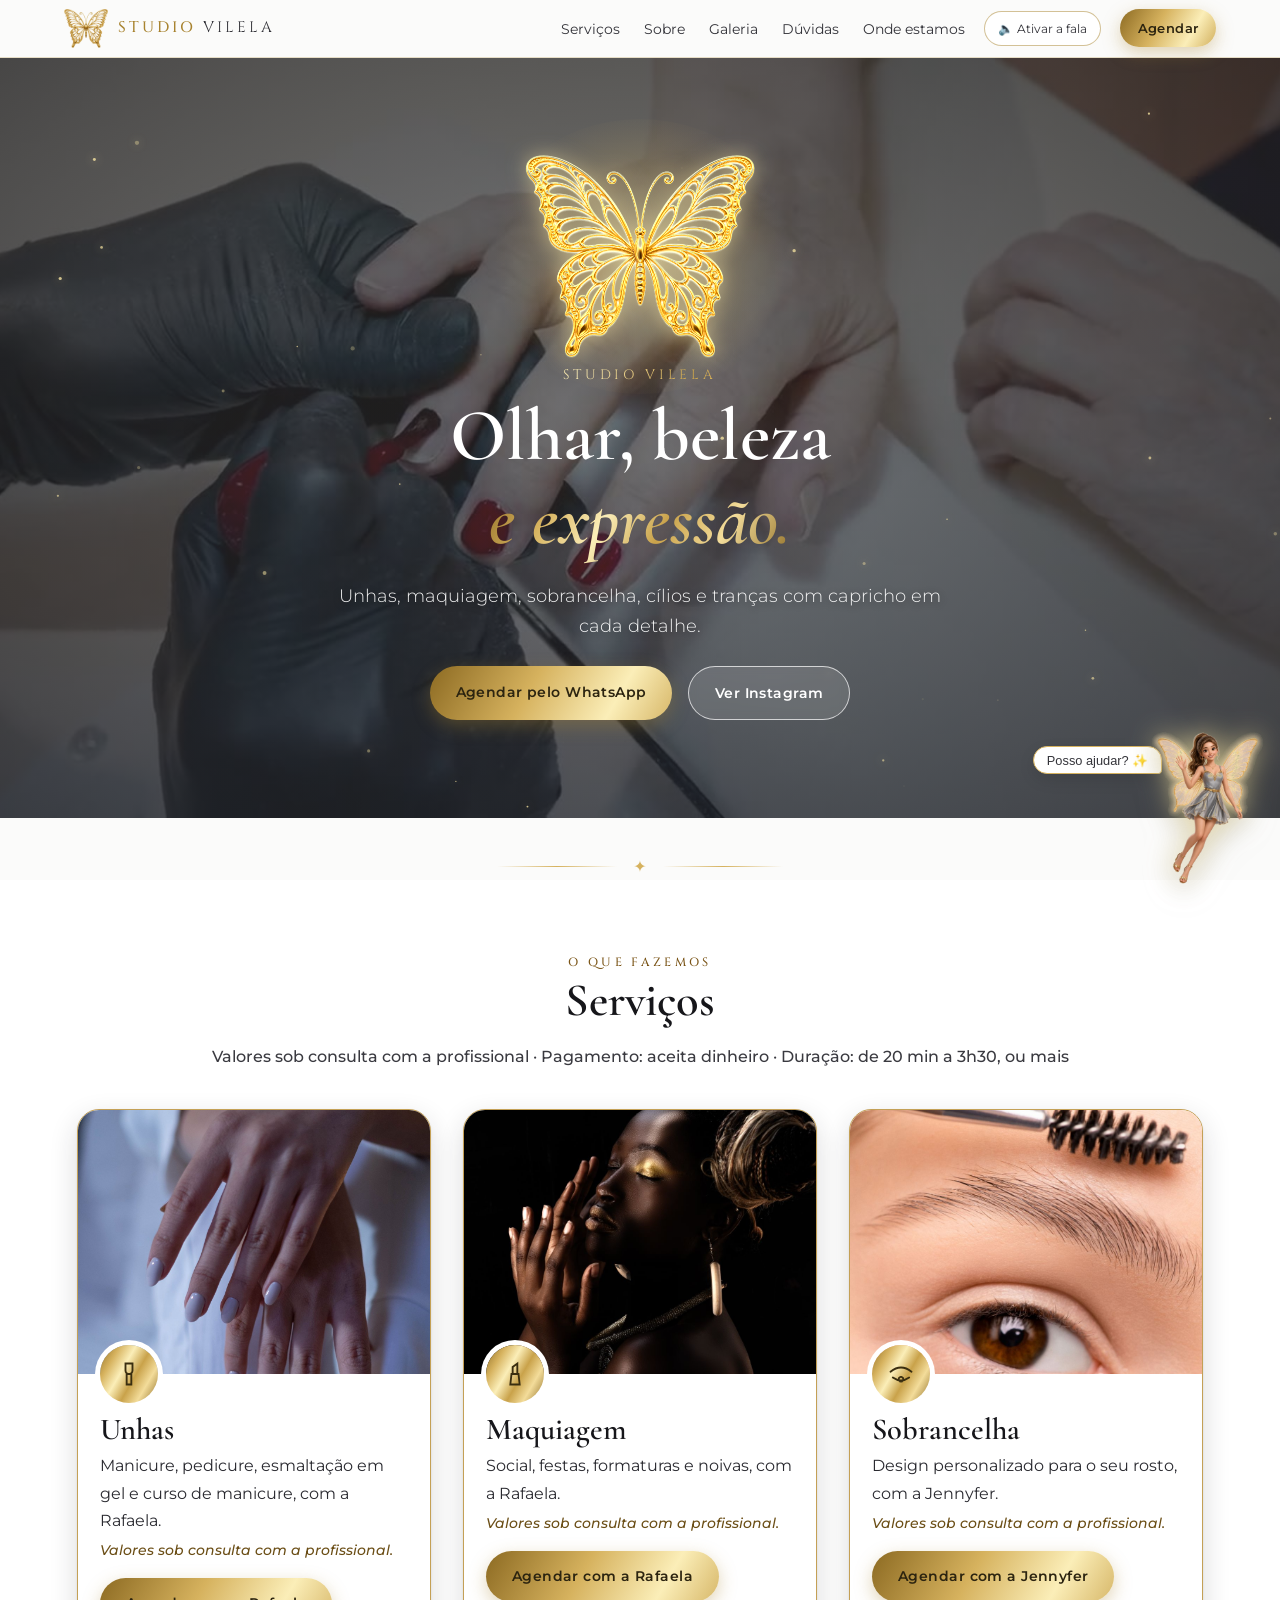
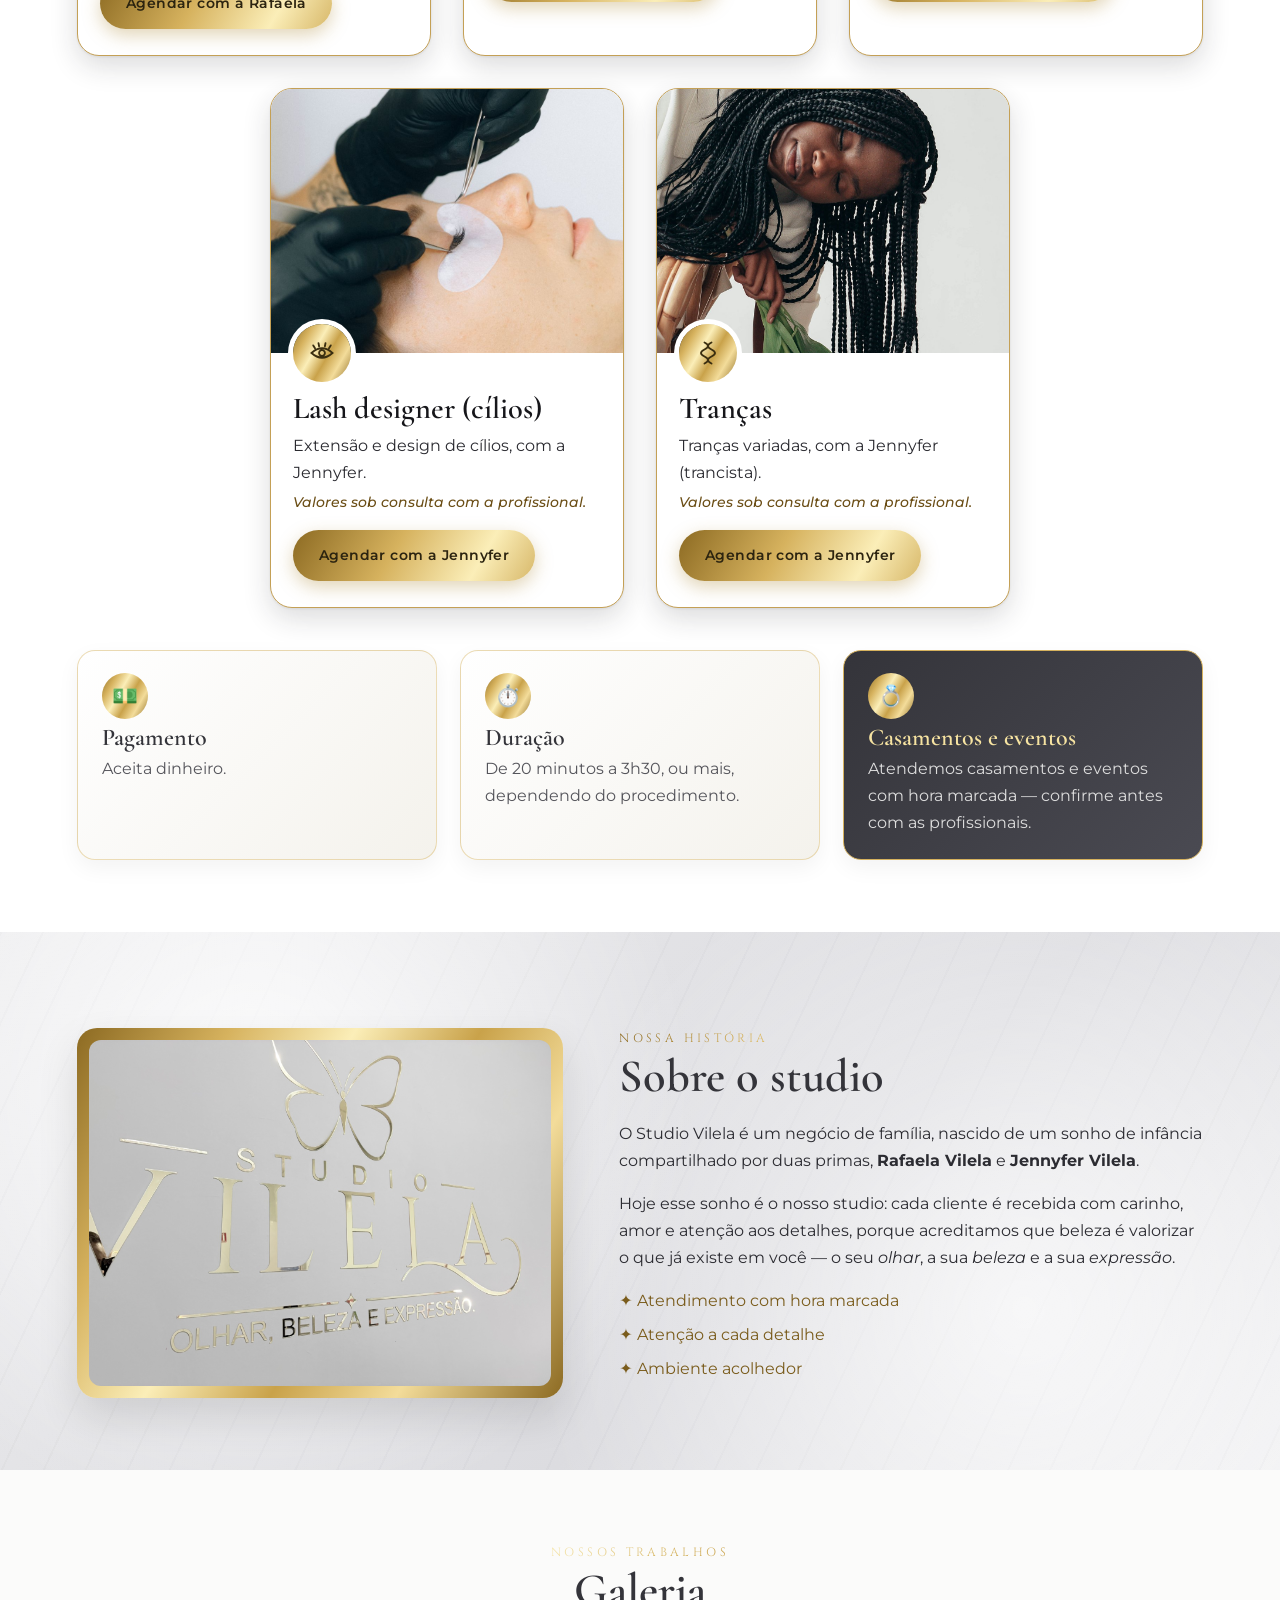
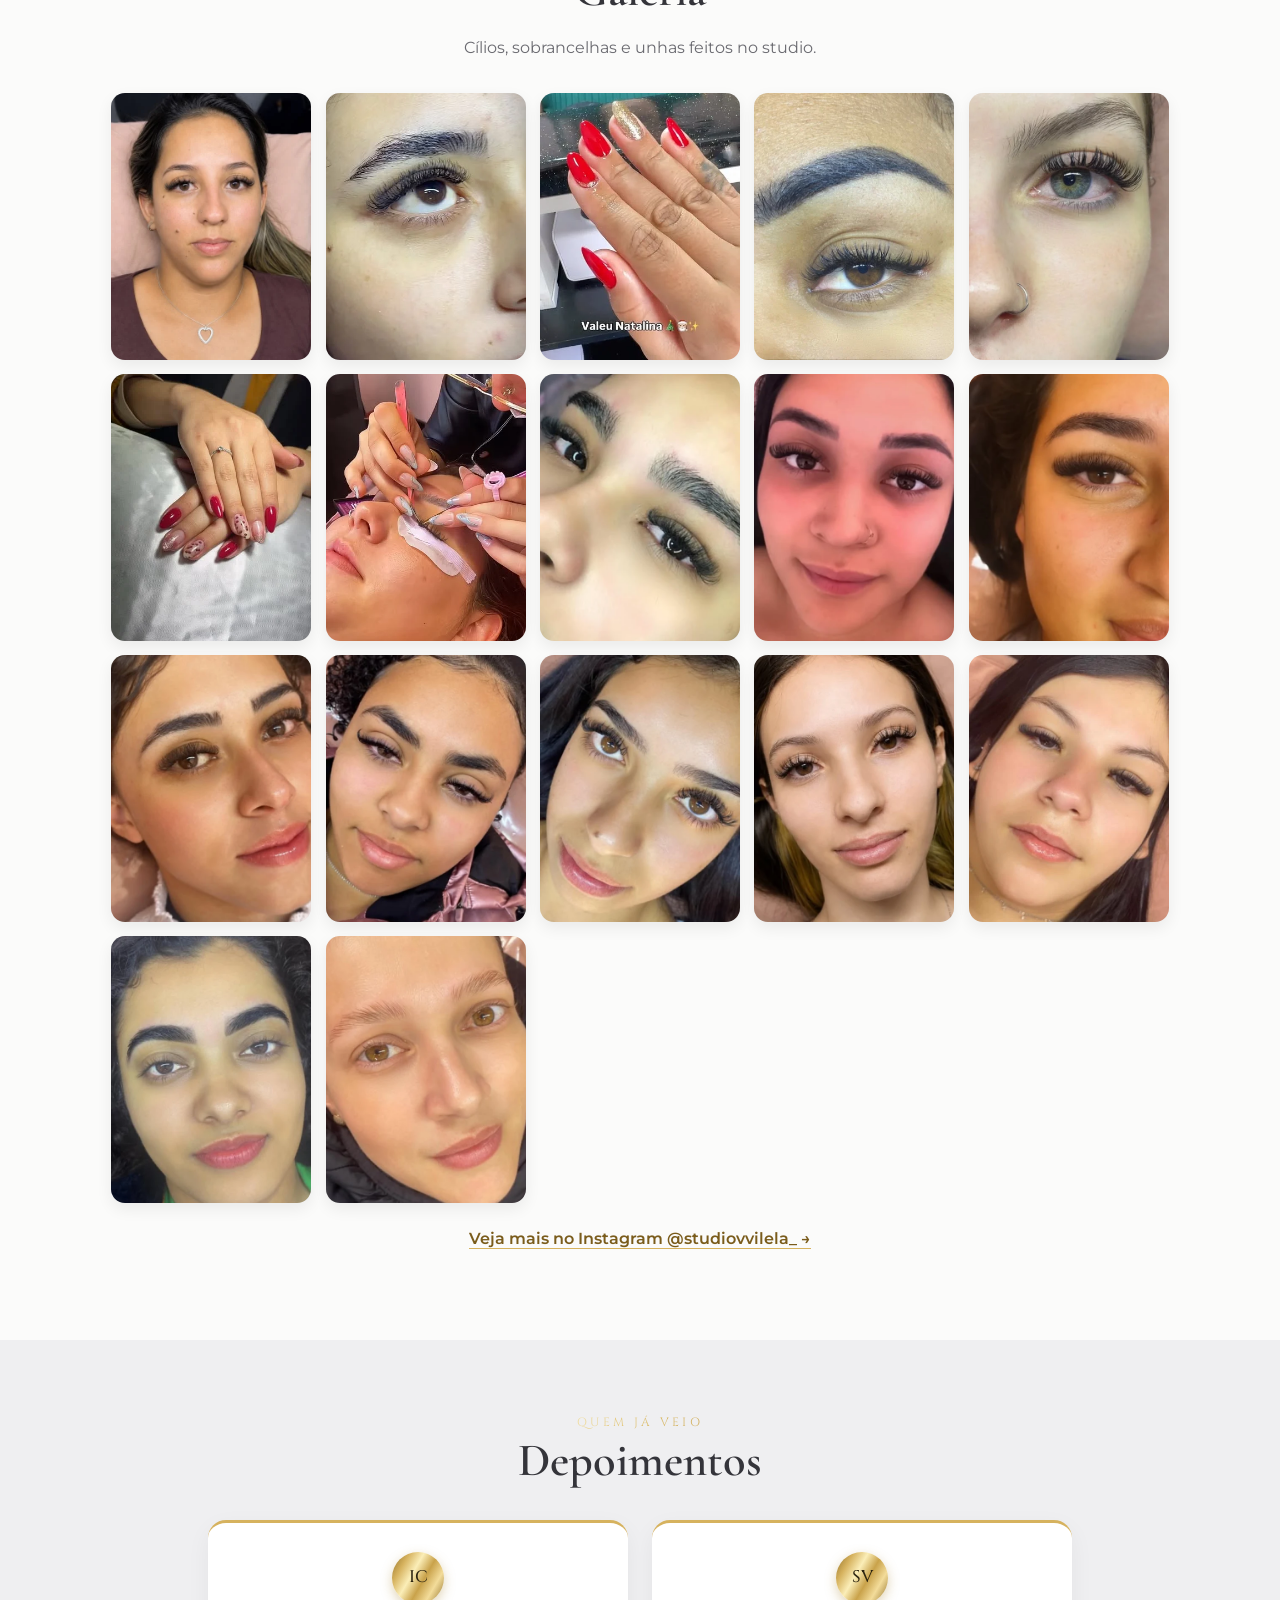
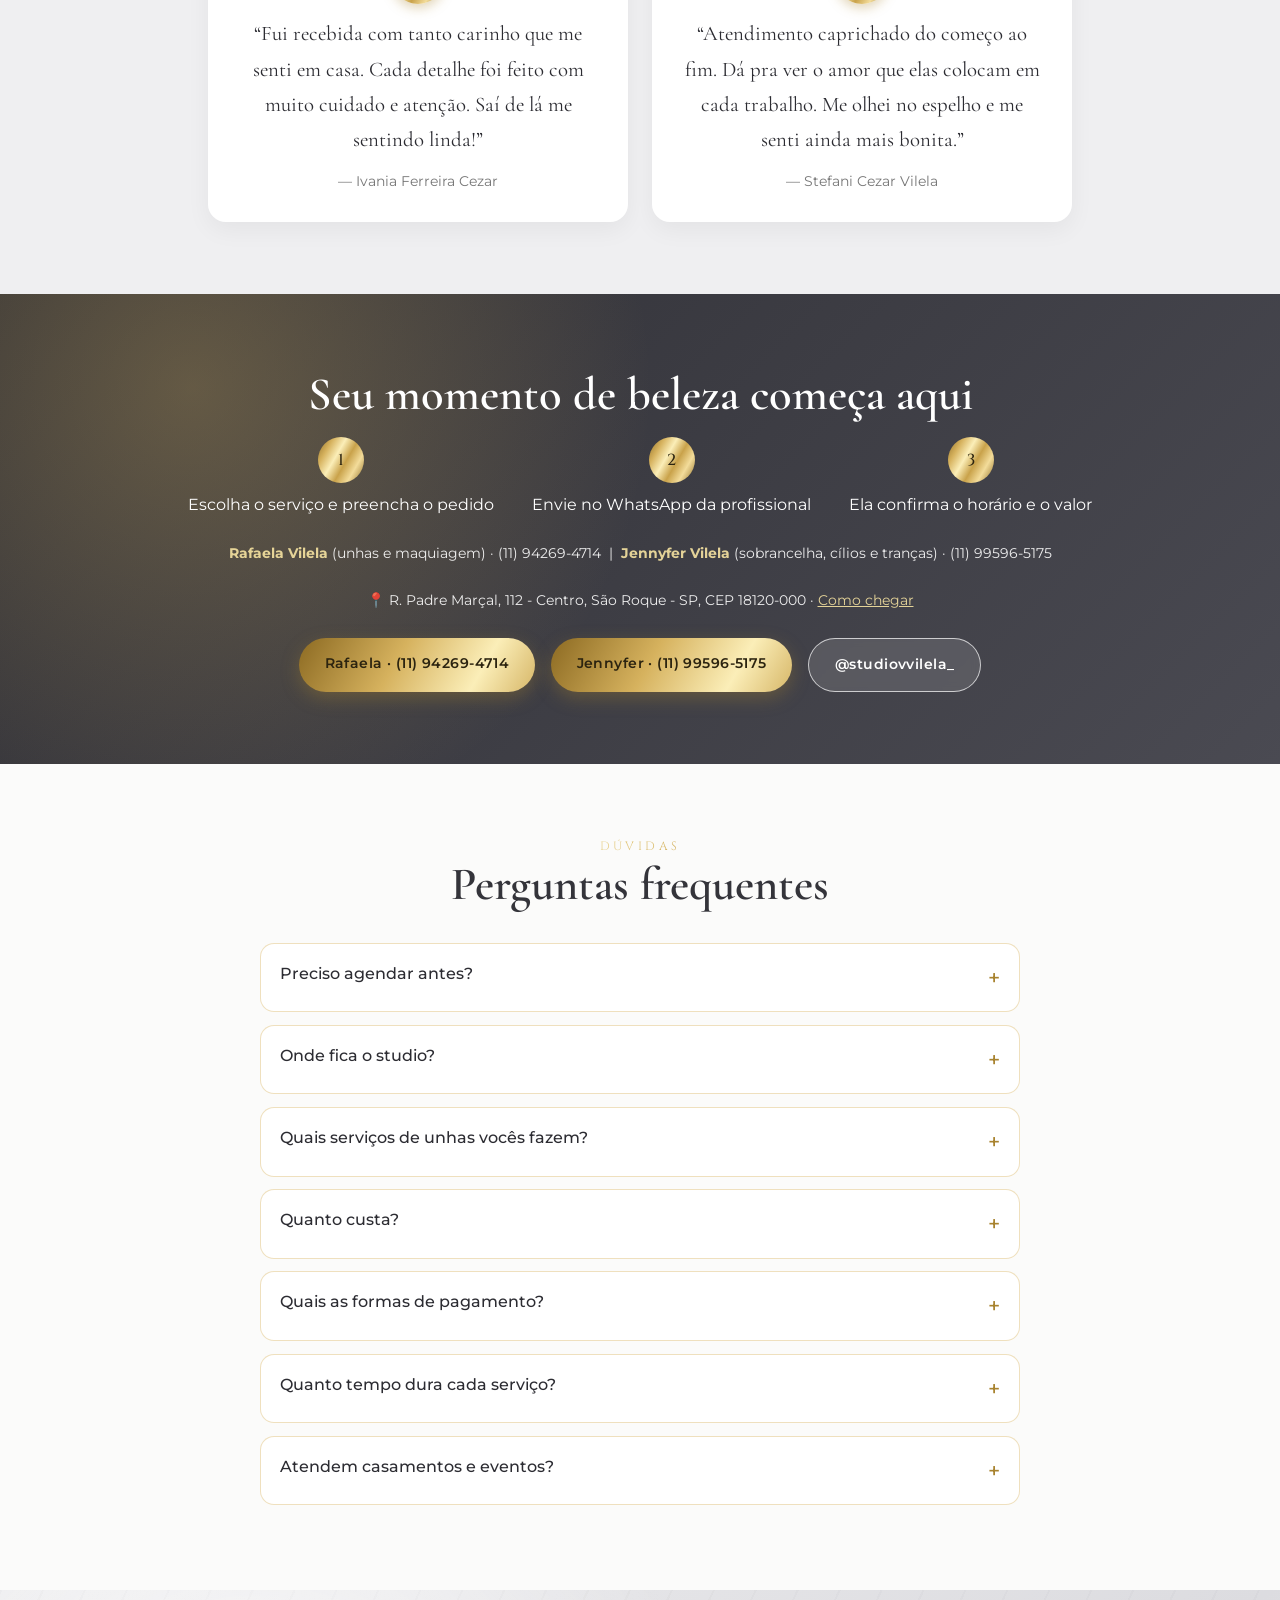
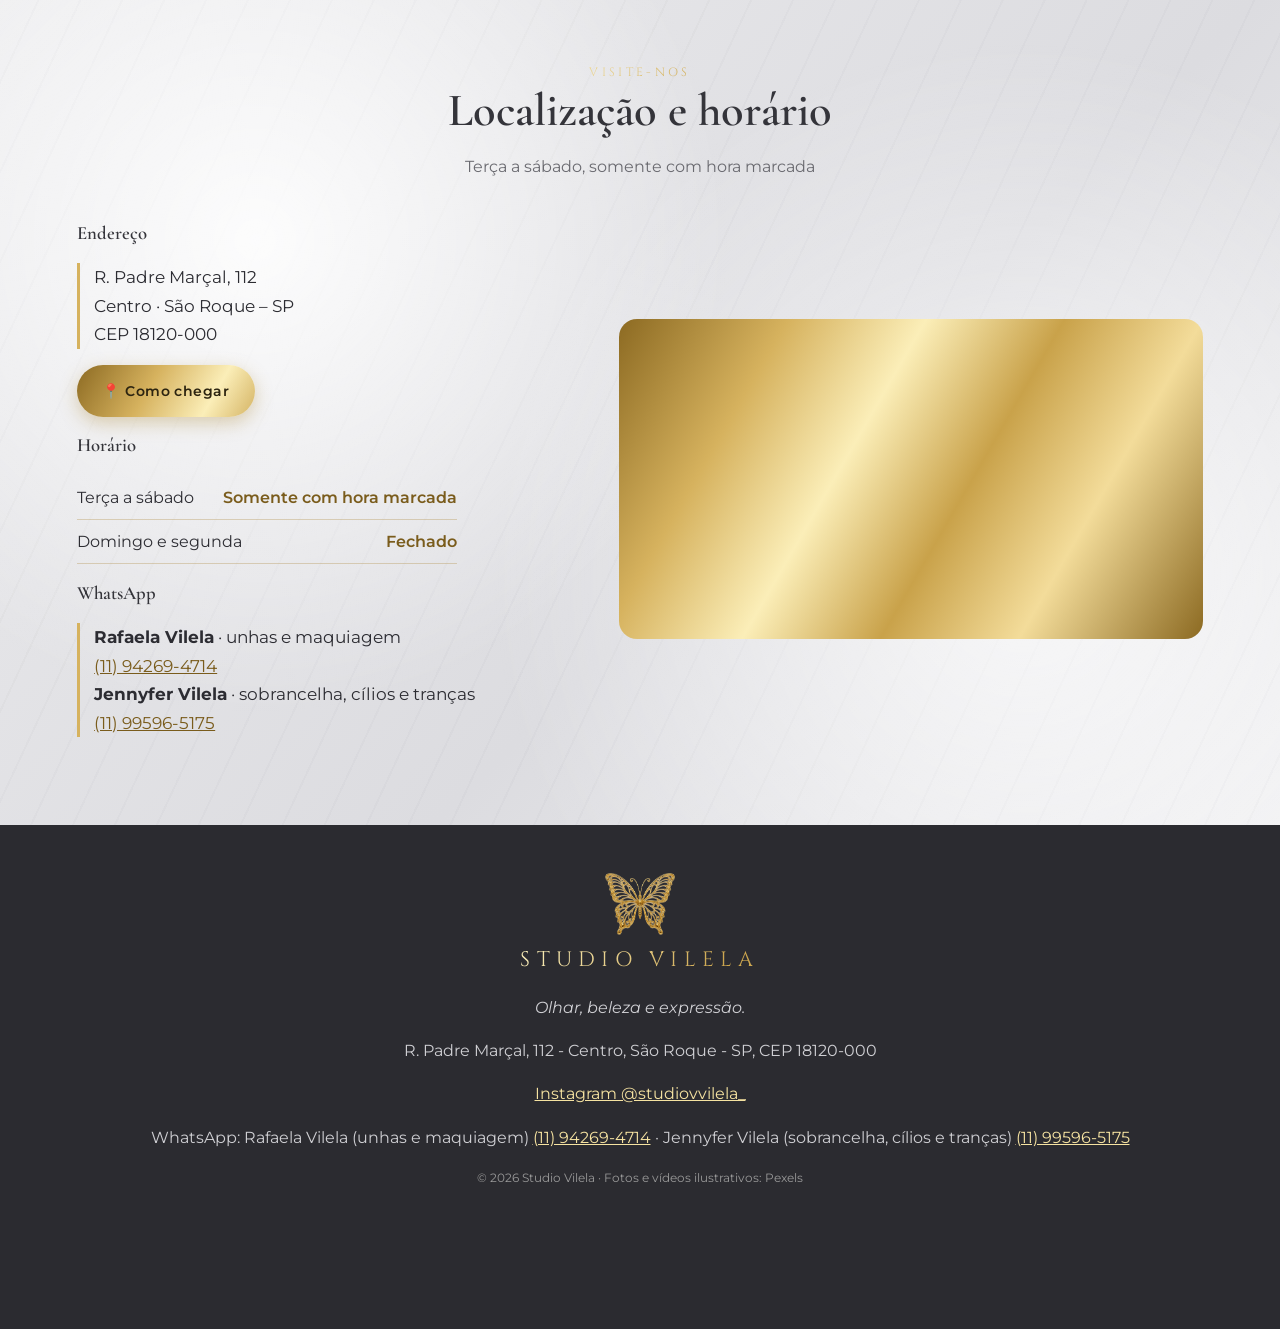
==== index.html @ 2284654c "Troca a foto do card de Tranças para um cabelão de box braids A foto anterior quase mostrava as tran" ====
<!doctype html><html lang="pt-BR"><head><meta charset="utf-8"><meta name="viewport" content="width=device-width,initial-scale=1"><title>Studio Vilela · Unhas, Maquiagem, Sobrancelha, Cílios e Tranças</title><meta name="description" content="Studio Vilela: unhas, maquiagem e design de sobrancelha. Olhar, beleza e expressão."><meta name="theme-color" content="#3a3a40"><link rel="icon" href="favicon.svg"><link rel="preconnect" href="https://fonts.googleapis.com"><link href="https://fonts.googleapis.com/css2?family=Cinzel:wght@400;500&family=Cormorant+Garamond:ital,wght@0,500;0,600;1,500&family=Montserrat:wght@300;400;500;600&display=swap" rel="stylesheet"><link rel="stylesheet" href="style.css?v=20261122-10"></head><body>
<a class="pular" href="#conteudo">Pular para o conteúdo</a>
<header class="topo"><a href="#inicio" class="marca" aria-label="Studio Vilela, início"><img src="img/borboleta.webp" alt="" width="44" height="39"><span><b>STUDIO</b> VILELA</span></a>
<nav aria-label="Principal"><button class="menu-btn" aria-expanded="false" aria-controls="menu">Menu</button><ul id="menu"><li><a href="#servicos">Serviços</a></li><li><a href="#sobre">Sobre</a></li><li><a href="#galeria">Galeria</a></li><li><a href="#faq">Dúvidas</a></li><li><a href="#local">Onde estamos</a></li></ul></nav>
<button id="fala-btn" class="fala-btn" aria-pressed="false" title="Liga a voz da Vily, que lê e guia você pelo site">🔈 <span>Ativar a fala</span></button>
<a class="btn ouro mini-cta" href="#agendar">Agendar</a></header>
<div id="voz-bar" class="voz-bar" hidden role="region" aria-label="Guia por voz"><div class="voz-in"><div class="voz-linha"><button type="button" id="voz-off" aria-label="Primeiro botão, em cima à esquerda. Desativar a fala.">1. Desativar a fala</button><button type="button" id="voz-rep" class="voz-sec" aria-label="Ao lado do primeiro, em cima à direita. Ouvir de novo.">🔁 Ouvir de novo</button></div><button type="button" id="voz-ant" class="voz-sec" aria-label="Segundo botão, embaixo dos dois de cima. Anterior.">2. ◀ Anterior</button><button type="button" id="voz-prox" aria-label="Terceiro botão, embaixo do Anterior. Próximo.">3. Próximo ▶</button><p id="voz-txt" aria-live="polite">Toque em Próximo para começar.</p><p id="voz-aviso" class="voz-aviso" hidden>Não está saindo som? Tire o iPhone do modo silencioso e aumente o volume.</p></div></div>
<div id="guia-seta" class="guia-seta" hidden aria-hidden="true"></div>
<main id="conteudo">
<section id="inicio" class="hero" data-fala><video class="hero-vid" autoplay muted loop playsinline preload="metadata" poster="video/hero-poster.jpg" aria-hidden="true"><source src="video/hero.mp4" type="video/mp4"></video><div class="hero-veu"></div><canvas class="brilhos" aria-hidden="true"></canvas>
<div class="hero-txt"><div class="borb" aria-hidden="true"><span class="borb-glow"></span><span class="asa asa-e"></span><span class="asa asa-d"></span></div><p class="kicker">Studio Vilela</p><h1>Olhar, beleza<br><em>e expressão.</em></h1><p class="lead">Unhas, maquiagem, sobrancelha, cílios e tranças com capricho em cada detalhe.</p><div class="botoes"><a class="btn ouro" href="#agendar">Agendar pelo WhatsApp</a><a class="btn vidro" href="https://www.instagram.com/studiovvilela_/" target="_blank" rel="noopener">Ver Instagram</a></div></div></section>
<div class="orn" aria-hidden="true"><span></span>✦<span></span></div>
<section id="servicos" class="sec" data-fala><p class="kicker rev">O que fazemos</p><h2 class="rev">Serviços</h2><p class="sub rev">Valores sob consulta com a profissional · Pagamento: aceita dinheiro · Duração: de 20 min a 3h30, ou mais</p><div class="cards">
<article class="card rev"><div class="card-img"><img src="img/unhas-gel.jpg" alt="Mãos com esmaltação em gel milky, unhas ovais médias e bem feitas (foto ilustrativa)" loading="lazy"></div><div class="ico" aria-hidden="true"><svg viewBox="0 0 24 24"><path d="M9 3h6v6a3 3 0 0 1-6 0Z M10 11v10h4V11"/></svg></div><h3>Unhas</h3><p>Manicure, pedicure, esmaltação em gel e curso de manicure, com a Rafaela. <span class="valor">Valores sob consulta com a profissional.</span></p><a class="btn ouro js-wa" data-servico="unhas" data-msg="Olá, Rafaela! Tudo bem? Vim pelo site do Studio Vilela e gostaria de agendar unhas, por favor." href="#fada-agendar">Agendar com a Rafaela</a></article>
<article class="card rev"><div class="card-img"><img src="img/make.jpg" alt="Maquiagem com tons dourados (foto ilustrativa)" loading="lazy"></div><div class="ico" aria-hidden="true"><svg viewBox="0 0 24 24"><path d="M8 21h8l-1-9H9Z M10 12V6l4-3v9"/></svg></div><h3>Maquiagem</h3><p>Social, festas, formaturas e noivas, com a Rafaela. <span class="valor">Valores sob consulta com a profissional.</span></p><a class="btn ouro js-wa" data-servico="make" data-msg="Olá, Rafaela! Tudo bem? Vim pelo site do Studio Vilela e gostaria de agendar maquiagem, por favor." href="#fada-agendar">Agendar com a Rafaela</a></article>
<article class="card rev"><div class="card-img"><img src="img/sobrancelha-design.jpg" alt="Sobrancelha natural bem desenhada sendo penteada com escovinha (foto ilustrativa)" loading="lazy"></div><div class="ico" aria-hidden="true"><svg viewBox="0 0 24 24"><path d="M3 10q9-7 18 0 M5 15q7 5 14 0 M12 14.5a2 2 0 1 0 .01 0"/></svg></div><h3>Sobrancelha</h3><p>Design personalizado para o seu rosto, com a Jennyfer. <span class="valor">Valores sob consulta com a profissional.</span></p><a class="btn ouro js-wa" data-servico="sobr" data-quem="jen" data-msg="Olá, Jennyfer! Tudo bem? Vim pelo site do Studio Vilela e gostaria de agendar design de sobrancelha, por favor." href="#fada-agendar">Agendar com a Jennyfer</a></article>
<article class="card rev"><div class="card-img"><img src="img/cilios.jpg" alt="Aplicação de extensão de cílios (foto ilustrativa)" loading="lazy"></div><div class="ico" aria-hidden="true"><svg viewBox="0 0 24 24"><path d="M3 12q9-8 18 0q-9 8-18 0Z M12 9.5a2.5 2.5 0 1 0 .01 0 M6 8 4.5 5.5M9.5 6.2 9 3.5M14.5 6.2 15 3.5M18 8l1.5-2.5"/></svg></div><h3>Lash designer (cílios)</h3><p>Extensão e design de cílios, com a Jennyfer. <span class="valor">Valores sob consulta com a profissional.</span></p><a class="btn ouro js-wa" data-servico="cilios" data-quem="jen" data-msg="Olá, Jennyfer! Tudo bem? Vim pelo site do Studio Vilela e gostaria de agendar cílios (lash), por favor." href="#fada-agendar">Agendar com a Jennyfer</a></article>
<article class="card rev"><div class="card-img"><img src="img/trancas-box.jpg" alt="Cabelão de tranças longas e volumosas, tipo box braids (foto ilustrativa)" loading="lazy"></div><div class="ico" aria-hidden="true"><svg viewBox="0 0 24 24"><path d="M9 3q6 3 0 6q-6 3 0 6q6 3 0 6 M15 3q-6 3 0 6q6 3 0 6q-6 3 0 6"/></svg></div><h3>Tranças</h3><p>Tranças variadas, com a Jennyfer (trancista). <span class="valor">Valores sob consulta com a profissional.</span></p><a class="btn ouro js-wa" data-servico="trancas" data-quem="jen" data-msg="Olá, Jennyfer! Tudo bem? Vim pelo site do Studio Vilela e gostaria de agendar tranças, por favor." href="#fada-agendar">Agendar com a Jennyfer</a></article></div><div class="infos" id="infos"><div class="info rev"><span class="info-ico" aria-hidden="true">💵</span><h3>Pagamento</h3><p>Aceita dinheiro.</p></div><div class="info rev"><span class="info-ico" aria-hidden="true">⏱️</span><h3>Duração</h3><p>De 20 minutos a 3h30, ou mais, dependendo do procedimento.</p></div><div class="info rev destaque"><span class="info-ico" aria-hidden="true">💍</span><h3>Casamentos e eventos</h3><p>Atendemos casamentos e eventos com hora marcada — confirme antes com as profissionais.</p></div></div></section>
<section id="sobre" class="sec marmore" data-fala><div class="duo"><figure class="rev moldura"><img src="logo-foto.jpg" alt="Logo do Studio Vilela em acrílico espelhado dourado na parede do studio" loading="lazy"></figure><div class="rev"><p class="kicker">Nossa história</p><h2>Sobre o studio</h2><p>O Studio Vilela é um negócio de família, nascido de um sonho de infância compartilhado por duas primas, <b>Rafaela Vilela</b> e <b>Jennyfer Vilela</b>.</p><p>Hoje esse sonho é o nosso studio: cada cliente é recebida com carinho, amor e atenção aos detalhes, porque acreditamos que beleza é valorizar o que já existe em você — o seu <em>olhar</em>, a sua <em>beleza</em> e a sua <em>expressão</em>.</p><ul class="selos"><li>✦ Atendimento com hora marcada</li><li>✦ Atenção a cada detalhe</li><li>✦ Ambiente acolhedor</li></ul></div></div></section>
<section id="galeria" class="sec" data-fala><p class="kicker rev">Nossos trabalhos</p><h2 class="rev">Galeria</h2><p class="sub rev">Cílios, sobrancelhas e unhas feitos no studio.</p><div class="galeria2"><button class="g2 rev" data-src="img/trabalhos/01.webp"><img src="img/trabalhos/01.webp" alt="Cliente com extensão de cílios feita no Studio Vilela" loading="lazy" width="480" height="640"></button><button class="g2 rev" data-src="img/trabalhos/02.webp"><img src="img/trabalhos/02.webp" alt="Sobrancelha desenhada e cílios, trabalho do Studio Vilela" loading="lazy" width="360" height="640"></button><button class="g2 rev" data-src="img/trabalhos/03.webp"><img src="img/trabalhos/03.webp" alt="Unhas longas vermelhas com detalhe decorado, trabalho do Studio Vilela" loading="lazy" width="360" height="640"></button><button class="g2 rev" data-src="img/trabalhos/04.webp"><img src="img/trabalhos/04.webp" alt="Design de sobrancelha e cílios em close, trabalho do Studio Vilela" loading="lazy" width="535" height="640"></button><button class="g2 rev" data-src="img/trabalhos/05.webp"><img src="img/trabalhos/05.webp" alt="Close de olho com extensão de cílios, trabalho do Studio Vilela" loading="lazy" width="480" height="640"></button><button class="g2 rev" data-src="img/trabalhos/06.webp"><img src="img/trabalhos/06.webp" alt="Unhas vermelhas e decoradas em tom nude, trabalho do Studio Vilela" loading="lazy" width="361" height="640"></button><button class="g2 rev" data-src="img/trabalhos/07.webp"><img src="img/trabalhos/07.webp" alt="Aplicação de extensão de cílios no Studio Vilela" loading="lazy" width="361" height="640"></button><button class="g2 rev" data-src="img/trabalhos/08.webp"><img src="img/trabalhos/08.webp" alt="Close de sobrancelha e cílios, trabalho do Studio Vilela" loading="lazy" width="472" height="635"></button><button class="g2 rev" data-src="img/trabalhos/09.webp"><img src="img/trabalhos/09.webp" alt="Cliente com cílios e sobrancelha feitos no studio" loading="lazy" width="476" height="635"></button><button class="g2 rev" data-src="img/trabalhos/10.webp"><img src="img/trabalhos/10.webp" alt="Close de extensão de cílios, trabalho do Studio Vilela" loading="lazy" width="472" height="638"></button><button class="g2 rev" data-src="img/trabalhos/11.webp"><img src="img/trabalhos/11.webp" alt="Cliente com sobrancelha e cílios feitos no studio" loading="lazy" width="472" height="637"></button><button class="g2 rev" data-src="img/trabalhos/12.webp"><img src="img/trabalhos/12.webp" alt="Cliente com extensão de cílios feita no studio" loading="lazy" width="472" height="638"></button><button class="g2 rev" data-src="img/trabalhos/13.webp"><img src="img/trabalhos/13.webp" alt="Cliente com cílios e sobrancelha, resultado do studio" loading="lazy" width="472" height="638"></button><button class="g2 rev" data-src="img/trabalhos/14.webp"><img src="img/trabalhos/14.webp" alt="Cliente com extensão de cílios, resultado do studio" loading="lazy" width="476" height="631"></button><button class="g2 rev" data-src="img/trabalhos/15.webp"><img src="img/trabalhos/15.webp" alt="Cliente com cílios feitos no Studio Vilela" loading="lazy" width="472" height="638"></button><button class="g2 rev" data-src="img/trabalhos/16.webp"><img src="img/trabalhos/16.webp" alt="Cliente com design de sobrancelha feito no studio" loading="lazy" width="472" height="638"></button><button class="g2 rev" data-src="img/trabalhos/17.webp"><img src="img/trabalhos/17.webp" alt="Cliente com sobrancelha e cílios naturais feitos no studio" loading="lazy" width="472" height="638"></button></div><p class="rev ver-mais"><a href="https://www.instagram.com/studiovvilela_/" target="_blank" rel="noopener">Veja mais no Instagram @studiovvilela_ →</a></p></section>
<dialog id="lightbox" aria-label="Foto ampliada"><button class="lb-x" aria-label="Fechar">×</button><img alt=""></dialog>
<section id="depoimentos" class="sec cinza" data-fala><p class="kicker rev">Quem já veio</p><h2 class="rev">Depoimentos</h2><div class="depo depo2"><blockquote class="rev"><span class="ini" aria-hidden="true">IC</span>“Fui recebida com tanto carinho que me senti em casa. Cada detalhe foi feito com muito cuidado e atenção. Saí de lá me sentindo linda!”<cite>— Ivania Ferreira Cezar</cite></blockquote><blockquote class="rev"><span class="ini" aria-hidden="true">SV</span>“Atendimento caprichado do começo ao fim. Dá pra ver o amor que elas colocam em cada trabalho. Me olhei no espelho e me senti ainda mais bonita.”<cite>— Stefani Cezar Vilela</cite></blockquote></div></section>
<section id="agendar" class="cta" data-fala><div class="rev"><h2>Seu momento de beleza começa aqui</h2><ol class="passos"><li>Escolha o serviço e preencha o pedido</li><li>Envie no WhatsApp da profissional</li><li>Ela confirma o horário e o valor</li></ol><p class="cta-end"><b>Rafaela Vilela</b> (unhas e maquiagem) · (11) 94269-4714 &nbsp;|&nbsp; <b>Jennyfer Vilela</b> (sobrancelha, cílios e tranças) · (11) 99596-5175</p><p class="cta-end">📍 R. Padre Marçal, 112 - Centro, São Roque - SP, CEP 18120-000 · <a href="https://www.google.com/maps/search/?api=1&query=R.%20Padre%20Mar%C3%A7al%2C%20112%20-%20Centro%2C%20S%C3%A3o%20Roque%20-%20SP%2C%2018120-000%2C%20Brasil" target="_blank" rel="noopener">Como chegar</a></p><div class="botoes"><a class="btn ouro js-wa" data-quem="raf" data-msg="Olá, Rafaela! Tudo bem? Vim pelo site do Studio Vilela e gostaria de agendar um horário, por favor." href="#fada-agendar">Rafaela · (11) 94269-4714</a><a class="btn ouro js-wa" data-quem="jen" data-msg="Olá, Jennyfer! Tudo bem? Vim pelo site do Studio Vilela e gostaria de agendar um horário, por favor." href="#fada-agendar">Jennyfer · (11) 99596-5175</a><a class="btn vidro" href="https://www.instagram.com/studiovvilela_/" target="_blank" rel="noopener">@studiovvilela_</a></div></div></section>
<section id="faq" class="sec" data-fala><p class="kicker rev">Dúvidas</p><h2 class="rev">Perguntas frequentes</h2><div class="faq rev">
<details><summary>Preciso agendar antes?</summary><p>Sim. De terça a sábado, somente com hora marcada (domingo e segunda fechado). Chame no WhatsApp: Rafaela (11) 94269-4714 para unhas e maquiagem, ou Jennyfer (11) 99596-5175 para sobrancelha, cílios e tranças. Ou pelo Instagram.</p></details>
<details><summary>Onde fica o studio?</summary><p>R. Padre Marçal, 112 - Centro, São Roque - SP, CEP 18120-000. <a href="https://www.google.com/maps/search/?api=1&query=R.%20Padre%20Mar%C3%A7al%2C%20112%20-%20Centro%2C%20S%C3%A3o%20Roque%20-%20SP%2C%2018120-000%2C%20Brasil" target="_blank" rel="noopener">Como chegar</a></p></details><details><summary>Quais serviços de unhas vocês fazem?</summary><p>A Rafaela faz manicure, pedicure, esmaltação em gel e curso de manicure. Valores sob consulta com a profissional. WhatsApp: (11) 94269-4714.</p></details><details><summary>Quanto custa?</summary><p>Valores sob consulta com a profissional. Rafaela (11) 94269-4714 para unhas e maquiagem; Jennyfer (11) 99596-5175 para sobrancelha, cílios e tranças.</p></details><details><summary>Quais as formas de pagamento?</summary><p>Aceita dinheiro (pagamento somente em dinheiro).</p></details>
<details><summary>Quanto tempo dura cada serviço?</summary><p>Varia de 20 minutos a 3h30, ou mais, dependendo do procedimento.</p></details>
<details><summary>Atendem casamentos e eventos?</summary><p>Atendemos casamentos e eventos com hora marcada — confirme antes com as profissionais. Rafaela (11) 94269-4714 para unhas e maquiagem; Jennyfer (11) 99596-5175 para sobrancelha, cílios e tranças.</p></details></div></section>
<section id="local" class="sec marmore" data-fala><p class="kicker rev">Visite-nos</p><h2 class="rev">Localização e horário</h2><p class="sub rev">Terça a sábado, somente com hora marcada</p><div class="duo"><div class="rev"><h3>Endereço</h3><address class="end">R. Padre Marçal, 112<br>Centro · São Roque – SP<br>CEP 18120-000</address><a class="btn ouro" href="https://www.google.com/maps/search/?api=1&query=R.%20Padre%20Mar%C3%A7al%2C%20112%20-%20Centro%2C%20S%C3%A3o%20Roque%20-%20SP%2C%2018120-000%2C%20Brasil" target="_blank" rel="noopener">📍 Como chegar</a><h3>Horário</h3><ul class="horas"><li><span>Terça a sábado</span><b>Somente com hora marcada</b></li><li><span>Domingo e segunda</span><b>Fechado</b></li></ul><h3>WhatsApp</h3><p class="end"><b>Rafaela Vilela</b> · unhas e maquiagem<br><a href="https://wa.me/5511942694714" target="_blank" rel="noopener">(11) 94269-4714</a><br><b>Jennyfer Vilela</b> · sobrancelha, cílios e tranças<br><a href="https://wa.me/5511995965175" target="_blank" rel="noopener">(11) 99596-5175</a></p></div><div class="mapa rev"><iframe title="Mapa: Studio Vilela, R. Padre Marçal, 112 - Centro, São Roque - SP" src="https://www.google.com/maps?q=R.%20Padre%20Mar%C3%A7al%2C%20112%20-%20Centro%2C%20S%C3%A3o%20Roque%20-%20SP%2C%2018120-000%2C%20Brasil&output=embed" loading="lazy" referrerpolicy="no-referrer-when-downgrade" allowfullscreen></iframe></div></div></section>
</main>
<footer data-fala><img src="img/borboleta.webp" alt="" width="70"><p class="f-marca">STUDIO VILELA</p><p><em>Olhar, beleza e expressão.</em></p><p>R. Padre Marçal, 112 - Centro, São Roque - SP, CEP 18120-000</p><p><a href="https://www.instagram.com/studiovvilela_/" target="_blank" rel="noopener">Instagram @studiovvilela_</a> </p><p>WhatsApp: Rafaela Vilela (unhas e maquiagem) <a href="https://wa.me/5511942694714" target="_blank" rel="noopener">(11) 94269-4714</a> · Jennyfer Vilela (sobrancelha, cílios e tranças) <a href="https://wa.me/5511995965175" target="_blank" rel="noopener">(11) 99596-5175</a></p><p class="mini">© 2026 Studio Vilela · Fotos e vídeos ilustrativos: Pexels</p></footer>
<div class="fada" id="fada"><div class="fada-painel" id="fada-painel" role="dialog" aria-label="Assistente Vily" hidden><div class="fp-topo"><img src="img/fada-avatar.webp" alt="" width="40" height="40"><strong>Oi! Eu sou a Vily</strong><button id="fada-fechar" aria-label="Fechar assistente">×</button></div><p id="fada-txt" aria-live="polite">Como posso te ajudar?</p><div class="fp-botoes" id="fada-botoes"></div></div><button class="fada-btn" id="fada-btn" aria-expanded="false" aria-controls="fada-painel"><span class="balao">Posso ajudar? ✨</span><img src="img/fada.webp" alt="" width="120" height="162"><span class="sr">Abrir assistente Vily</span></button></div>
<div id="voos" class="voos" hidden aria-hidden="true"></div>
<script src="app.js?v=20261122-10"></script></body></html>
---- style.css ----
:root{--o1:#f6e3a1;--o2:#d6b25e;--o3:#a8832f;--o4:#7a5c1c;--foil:linear-gradient(120deg,#8c6a22 0%,#d6b25e 22%,#fbeeb8 40%,#c9a24a 58%,#f3dc9a 76%,#8c6a22 100%);--esc:#34343a;--cinza:#efeff1;--txt:#2c2c32}
*{box-sizing:border-box}html{scroll-behavior:smooth}body{margin:0;font-family:Montserrat,system-ui,sans-serif;font-weight:400;color:var(--txt);background:#fbfbfa;line-height:1.7}
h1,h2,h3{font-family:"Cormorant Garamond",Georgia,serif;font-weight:600;color:var(--esc);line-height:1.15}h2{font-size:clamp(2rem,4vw,2.9rem);margin:.1rem 0 .4rem}
.kicker{font-family:Cinzel,serif;letter-spacing:.28em;text-transform:uppercase;font-size:.75rem;margin:0;background:var(--foil);-webkit-background-clip:text;background-clip:text;color:transparent}
img{max-width:100%;display:block}a{color:var(--o4)}.ph{background:#fff6dc;border:1px dashed var(--o3);padding:0 .3em;border-radius:4px;color:#6b5420}
.pular{position:absolute;left:-999px}.pular:focus{left:1rem;top:1rem;background:#fff;padding:.5rem;z-index:99}.sr{position:absolute;width:1px;height:1px;overflow:hidden;clip:rect(0 0 0 0)}
:focus-visible{outline:3px solid var(--o2);outline-offset:3px}
.topo{position:sticky;top:0;z-index:30;display:flex;align-items:center;gap:1.2rem;padding:.55rem 5%;background:rgba(251,251,250,.88);backdrop-filter:blur(10px);border-bottom:1px solid rgba(168,131,47,.25)}
.marca{display:flex;align-items:center;gap:.6rem;text-decoration:none;margin-right:auto;font-family:Cinzel,serif;letter-spacing:.2em;color:var(--esc);font-size:.95rem}.marca b{font-weight:500;color:var(--o3)}
.topo ul{display:flex;gap:1.5rem;list-style:none;margin:0;padding:0}.topo nav a{text-decoration:none;color:var(--esc);font-size:.88rem;position:relative}.topo nav a::after{content:"";position:absolute;left:0;bottom:-3px;height:1px;width:0;background:var(--o2);transition:.3s}.topo nav a:hover::after{width:100%}.menu-btn{display:none}
.fala-btn{font:inherit;font-size:.78rem;border:1px solid rgba(168,131,47,.5);background:#fff;border-radius:30px;padding:.35rem .8rem;cursor:pointer;color:var(--esc)}.fala-btn[aria-pressed=true]{background:var(--foil);color:#2c2410;border-color:transparent}
.btn{display:inline-block;padding:.85rem 1.6rem;border-radius:40px;text-decoration:none;font-weight:600;font-size:.9rem;letter-spacing:.03em;transition:transform .25s,box-shadow .25s,filter .25s}.btn:hover{transform:translateY(-2px)}
.ouro{background:var(--foil);background-size:200% 100%;color:#2c2410;box-shadow:0 6px 18px rgba(168,131,47,.35)}.ouro:hover{background-position:100% 0;box-shadow:0 10px 26px rgba(168,131,47,.5)}.mini-cta{padding:.5rem 1.1rem;font-size:.82rem}
.vidro{border:1px solid rgba(255,255,255,.7);color:#fff;background:rgba(255,255,255,.12);backdrop-filter:blur(4px)}
.hero{position:relative;min-height:88vh;display:grid;place-items:center;text-align:center;overflow:hidden;color:#fff;background:#3a3a40 url(video/hero-poster.jpg) center/cover}
.hero-vid,.hero-veu,.brilhos{position:absolute;inset:0;width:100%;height:100%}.hero-vid{object-fit:cover}.hero-veu{background:radial-gradient(ellipse at center,rgba(40,40,46,.55),rgba(30,30,34,.82)),linear-gradient(180deg,rgba(168,131,47,.18),rgba(60,60,66,.35))}
.hero-txt{position:relative;padding:2rem 5%;max-width:760px}.hero-borb{width:min(230px,52vw);margin:0 auto .4rem;filter:drop-shadow(0 6px 22px rgba(246,227,161,.45));animation:flutua 6s ease-in-out infinite}
.hero h1{color:#fff;font-size:clamp(2.6rem,6.5vw,4.6rem);margin:.4rem 0}.hero h1 em{background:var(--foil);-webkit-background-clip:text;background-clip:text;color:transparent}.lead{font-size:1.1rem;font-weight:300;opacity:.92}.hero .kicker{font-size:.85rem}
.botoes{display:flex;gap:1rem;flex-wrap:wrap;justify-content:center;margin-top:1.6rem}
.orn{display:flex;align-items:center;justify-content:center;gap:1rem;color:var(--o2);padding:2.2rem 0 0}.orn span{height:1px;width:120px;background:linear-gradient(90deg,transparent,var(--o2),transparent)}
.sec{padding:4.5rem 6%;text-align:center}.sub{color:#6a6a70}.cinza{background:var(--cinza)}
.marmore{background:radial-gradient(circle at 20% 30%,rgba(255,255,255,.9),transparent 40%),radial-gradient(circle at 80% 70%,rgba(255,255,255,.7),transparent 45%),repeating-linear-gradient(115deg,rgba(150,150,158,.06) 0 2px,transparent 2px 38px),linear-gradient(135deg,#ececee,#dcdce0 60%,#efeff1)}
.cards{display:grid;grid-template-columns:repeat(3,1fr);gap:2rem;margin-top:2.4rem;text-align:left}
.card{position:relative;background:#fff;border-radius:22px;overflow:hidden;padding-bottom:1.6rem;box-shadow:0 10px 30px rgba(40,40,50,.07);border:1px solid rgba(214,178,94,.35);transition:transform .35s,box-shadow .35s}.card:hover{transform:translateY(-6px);box-shadow:0 20px 44px rgba(168,131,47,.22)}
.card-img{overflow:hidden;aspect-ratio:4/3}.card-img img{width:100%;height:100%;object-fit:cover;transition:transform .6s}.card:hover .card-img img{transform:scale(1.07)}
.ico{width:58px;height:58px;border-radius:50%;background:var(--foil);display:grid;place-items:center;margin:-29px 0 0 1.4rem;position:relative;box-shadow:0 0 0 5px #fff}.ico svg{width:28px;height:28px;fill:none;stroke:#3a2e10;stroke-width:1.6;stroke-linecap:round}
.card h3{font-size:1.9rem;margin:.6rem 1.4rem 0}.card p{margin:.3rem 1.4rem 1rem;color:#55555b}.card .btn{margin-left:1.4rem}
.duo{display:grid;grid-template-columns:1fr 1.2fr;gap:3.5rem;align-items:center;text-align:left;margin-top:1.5rem}
.moldura{margin:0;padding:12px;background:var(--foil);border-radius:20px;box-shadow:0 18px 40px rgba(0,0,0,.12)}.moldura img{border-radius:12px}
.selos{list-style:none;padding:0;display:grid;gap:.4rem;color:var(--o4)}
.galeria{display:grid;grid-template-columns:repeat(4,1fr);grid-auto-rows:220px;gap:1rem;margin-top:2rem}.g{padding:0;border:0;border-radius:16px;overflow:hidden;cursor:zoom-in;position:relative}.g.alta{grid-row:span 2}.g:first-child{grid-column:span 2}.g img{width:100%;height:100%;object-fit:cover;transition:transform .6s,filter .4s}.g:hover img{transform:scale(1.06);filter:brightness(1.08)}.g::after{content:"";position:absolute;inset:0;border:2px solid transparent;border-radius:16px;transition:.3s}.g:hover::after{border-color:var(--o1)}
dialog{border:0;padding:0;background:transparent;max-width:92vw}dialog::backdrop{background:rgba(25,25,28,.88)}dialog img{max-height:86vh;border-radius:12px;border:3px solid var(--o2)}.lb-x{position:absolute;top:8px;right:8px;width:40px;height:40px;border-radius:50%;border:0;background:#fff;font-size:1.4rem;cursor:pointer}
.depo{display:grid;grid-template-columns:repeat(3,1fr);gap:1.5rem;margin-top:2rem}blockquote{margin:0;background:#fff;border-radius:18px;padding:1.8rem;font-family:"Cormorant Garamond",serif;font-size:1.3rem;border-top:3px solid var(--o2);box-shadow:0 8px 24px rgba(0,0,0,.05)}cite{display:block;margin-top:.8rem;font-family:Montserrat;font-size:.85rem;font-style:normal;color:#777}
.cta{padding:4.5rem 6%;text-align:center;color:#fff;background:radial-gradient(circle at 15% 20%,rgba(214,178,94,.3),transparent 40%),linear-gradient(135deg,#2f2f35,#4a4a52)}.cta h2{color:#fff}
.passos{display:flex;justify-content:center;gap:2.4rem;padding:0;list-style:none;counter-reset:p;flex-wrap:wrap}.passos li{counter-increment:p}.passos li::before{content:counter(p);display:block;margin:0 auto .5rem;width:46px;height:46px;line-height:46px;border-radius:50%;background:var(--foil);color:#2c2410;font-family:Cinzel;font-weight:500}
.faq{max-width:760px;margin:2rem auto 0;text-align:left}details{background:#fff;border:1px solid rgba(214,178,94,.4);border-radius:14px;margin-bottom:.8rem;padding:0 1.2rem}summary{cursor:pointer;padding:1rem 0;font-weight:500;list-style:none;display:flex;justify-content:space-between}summary::after{content:"+";color:var(--o3);font-size:1.3rem;transition:.3s}details[open] summary::after{transform:rotate(45deg)}
.mapa{min-height:240px;border-radius:18px;background:repeating-linear-gradient(45deg,#e6e6e9 0 12px,#f2f2f4 12px 24px);display:grid;place-items:center;color:#777;border:1px solid rgba(214,178,94,.5)}
footer{background:#2b2b30;color:#cfcfd3;text-align:center;padding:3rem 5% 8rem}footer img{margin:0 auto}.f-marca{font-family:Cinzel;letter-spacing:.3em;background:var(--foil);-webkit-background-clip:text;background-clip:text;color:transparent;font-size:1.3rem;margin:.5rem 0 0}footer a{color:var(--o1)}.mini{font-size:.78rem;color:#999}
.rev{opacity:1;transform:none}.rev.aguarda{opacity:0;transform:translateY(26px);transition:opacity .7s ease,transform .7s ease}.rev.vis{opacity:1;transform:none}
@keyframes flutua{50%{transform:translateY(-10px) rotate(-1.5deg)}}
.fada{position:fixed;right:14px;bottom:10px;z-index:50;display:flex;align-items:flex-end;gap:8px}
.fada-btn{background:none;border:0;cursor:pointer;position:relative;padding:0}.fada-btn img{width:120px;height:auto;filter:drop-shadow(0 0 14px rgba(246,227,161,.8)) drop-shadow(0 8px 12px rgba(0,0,0,.18));animation:flutua 4s ease-in-out infinite}
.balao{position:absolute;right:104px;top:18px;background:#fff;border:1px solid var(--o2);border-radius:16px 16px 4px 16px;padding:.35rem .8rem;font-size:.8rem;white-space:nowrap;color:var(--esc);box-shadow:0 6px 16px rgba(0,0,0,.1)}.fada-btn[aria-expanded=true] .balao{display:none}
.fada-painel{width:310px;background:rgba(255,255,255,.97);border:1px solid var(--o2);border-radius:20px;padding:1rem;box-shadow:0 16px 40px rgba(0,0,0,.2);margin-bottom:30px}.fp-topo{display:flex;align-items:center;gap:.6rem;color:var(--esc)}.fp-topo img{border-radius:50%}.fp-topo strong{flex:1;font-family:"Cormorant Garamond";font-size:1.25rem}.fp-topo button{border:0;background:var(--cinza);width:30px;height:30px;border-radius:50%;font-size:1.2rem;cursor:pointer}
#fada-txt{font-size:.9rem;margin:.6rem 0 .8rem}.fp-botoes{display:grid;gap:.45rem}.fp-botoes button,.fp-botoes a{font:inherit;font-size:.86rem;text-align:left;padding:.55rem .85rem;border-radius:12px;border:1px solid #e6dbbd;background:#fcfaf3;color:var(--esc);cursor:pointer;text-decoration:none;transition:.2s}.fp-botoes button:hover,.fp-botoes a:hover{border-color:var(--o3);background:#fff7e2}.fp-botoes .wa{background:var(--foil);color:#2c2410;border:0;text-align:center;font-weight:600}
.falando{outline:2px dashed var(--o2);outline-offset:4px}
@media(max-width:900px){.cards,.depo,.duo{grid-template-columns:1fr}.galeria{grid-template-columns:1fr 1fr;grid-auto-rows:160px}.topo nav{order:3}.menu-btn{display:block;background:none;border:1px solid var(--o3);border-radius:20px;padding:.35rem .8rem;font:inherit;font-size:.8rem}.topo ul{display:none;position:absolute;right:5%;top:100%;flex-direction:column;background:#fff;padding:1rem 1.4rem;border:1px solid #e5e2da;border-radius:14px;gap:.8rem}.topo ul.aberto{display:flex}.mini-cta,.marca span{display:none}.topo{gap:.6rem}
.hero{min-height:82vh}.fada-btn img{width:84px}.balao{display:none}.fada-painel{width:min(260px,calc(100vw - 110px));margin-bottom:12px;max-height:72vh;overflow:auto}}
@media(prefers-reduced-motion:reduce){*,*::before,*::after{animation:none!important;transition:none!important;scroll-behavior:auto!important}.rev{opacity:1;transform:none}.hero-vid,.brilhos{display:none}}

.hero-borb{filter:brightness(1.35) saturate(1.1) drop-shadow(0 0 18px rgba(246,227,161,.55))}
.hero-veu{background:radial-gradient(ellipse at center,rgba(40,40,46,.5),rgba(30,30,34,.78)),linear-gradient(180deg,rgba(168,131,47,.15),rgba(60,60,66,.3))}
.hero .lead{text-shadow:0 2px 10px rgba(0,0,0,.5)}
.hero{min-height:min(88vh,760px)}
@media(max-width:900px){.hero{min-height:min(82vh,700px)}}
/* brilho suave nas asas */
.fada-btn::after{content:"";position:absolute;left:0;right:0;bottom:0;aspect-ratio:700/960;pointer-events:none;-webkit-mask:url(img/fada.webp) center/contain no-repeat;mask:url(img/fada.webp) center/contain no-repeat;background:linear-gradient(115deg,transparent 35%,rgba(255,248,215,.75) 50%,transparent 65%) 0 0/250% 100%;mix-blend-mode:screen;animation:brilhoAsa 4.5s ease-in-out infinite,flutua 4s ease-in-out infinite}
@keyframes brilhoAsa{0%,30%{background-position:120% 0}70%,100%{background-position:-20% 0}}
@media(prefers-reduced-motion:reduce){.fada-btn::after{display:none}}
/* borboleta do hero batendo as asas */
.borb{position:relative;width:min(230px,52vw);aspect-ratio:900/792;margin:0 auto .4rem;perspective:700px;animation:flutua 6s ease-in-out infinite}
.asa{position:absolute;top:0;width:50%;height:100%;background:url(img/borboleta.webp) no-repeat;background-size:200% 100%;filter:brightness(1.35) saturate(1.1) drop-shadow(0 0 10px rgba(246,227,161,.6))}
.asa-e{left:0;background-position:left center;transform-origin:right center;animation:batE 1.6s ease-in-out infinite}
.asa-d{right:0;background-position:right center;transform-origin:left center;animation:batD 1.6s ease-in-out infinite}
@keyframes batE{0%,100%{transform:rotateY(0)}45%{transform:rotateY(58deg)}}
@keyframes batD{0%,100%{transform:rotateY(0)}45%{transform:rotateY(-58deg)}}
.borb-glow{position:absolute;inset:-18%;border-radius:50%;background:radial-gradient(circle,rgba(246,227,161,.55),rgba(214,178,94,.18) 45%,transparent 70%);animation:pulsa 3.2s ease-in-out infinite}
@keyframes pulsa{50%{opacity:.45;transform:scale(.92)}}
.faisca{position:absolute;left:50%;top:50%;width:5px;height:5px;border-radius:50%;background:#fff6cf;box-shadow:0 0 8px 2px rgba(246,227,161,.9);pointer-events:none;animation:faisca 1.8s ease-out forwards}
@keyframes faisca{from{opacity:1;transform:translate(-50%,-50%) scale(1)}to{opacity:0;transform:translate(var(--dx),var(--dy)) scale(.3)}}
@media(prefers-reduced-motion:reduce){.asa,.borb,.borb-glow{animation:none!important}.faisca{display:none}}
.end{font-style:normal;font-size:1.05rem;margin:.3rem 0 1rem;border-left:3px solid var(--o2);padding-left:.9rem}
.mapa{padding:6px;background:var(--foil);border:0;min-height:320px}.mapa iframe{width:100%;height:100%;min-height:308px;border:0;border-radius:13px;filter:grayscale(.35) sepia(.12)}
.cta-end{margin-top:1.4rem;font-size:.9rem;opacity:.9}.cta-end a{color:var(--o1)}
.horas{list-style:none;padding:0;margin:.3rem 0 1rem;max-width:380px}.horas li{display:flex;justify-content:space-between;gap:1rem;padding:.5rem 0;border-bottom:1px solid rgba(168,131,47,.3)}.horas b{font-weight:600;color:var(--o4)}
.cards{grid-template-columns:repeat(6,1fr)}.cards .card{grid-column:span 2}.cards .card:nth-child(4){grid-column:2/span 2}
@media(max-width:900px){.cards{grid-template-columns:1fr}.cards .card,.cards .card:nth-child(4){grid-column:auto}}
.cta-end b{color:var(--o1)}
.infos{display:grid;grid-template-columns:repeat(3,1fr);gap:1.4rem;margin-top:2.6rem;text-align:left}
.info{background:linear-gradient(135deg,#fff,#f4f2ec);border:1px solid rgba(214,178,94,.45);border-radius:18px;padding:1.4rem 1.5rem;box-shadow:0 8px 22px rgba(0,0,0,.05)}
.info h3{font-size:1.5rem;margin:.3rem 0 .2rem}.info p{margin:0;color:#55555b}.info-ico{display:inline-grid;place-items:center;width:46px;height:46px;border-radius:50%;background:var(--foil);font-size:1.3rem}
.info.destaque{background:linear-gradient(135deg,#34343a,#4a4a52);color:#eee;border-color:var(--o2)}.info.destaque h3{color:var(--o1)}.info.destaque p{color:#ddd}
@media(max-width:900px){.infos{grid-template-columns:1fr}}
.galeria2{display:grid;grid-template-columns:repeat(auto-fill,minmax(150px,200px));justify-content:center;gap:.9rem;margin-top:2rem}
.g2{padding:0;border:0;border-radius:14px;overflow:hidden;cursor:zoom-in;aspect-ratio:3/4;position:relative;background:#eee;box-shadow:0 6px 16px rgba(0,0,0,.07)}
.g2 img{width:100%;height:100%;object-fit:cover;transition:transform .5s}.g2:hover img{transform:scale(1.05)}.g2::after{content:"";position:absolute;inset:0;border:2px solid transparent;border-radius:14px;transition:.3s}.g2:hover::after{border-color:var(--o2)}
.ver-mais{margin-top:1.4rem}.ver-mais a{font-weight:600;text-decoration:none;border-bottom:1px solid var(--o2)}
dialog img{max-width:min(90vw,540px);max-height:86vh;width:auto}
@media(max-width:500px){.galeria2{grid-template-columns:repeat(2,1fr)}}
.valor{display:block;margin-top:.3rem;font-size:.85rem;color:var(--o4);font-style:italic}
.depo2{grid-template-columns:repeat(2,minmax(0,420px));justify-content:center}
.ini{display:grid;place-items:center;width:52px;height:52px;margin:0 auto .8rem;border-radius:50%;background:var(--foil);color:#2c2410;font-family:Cinzel,serif;font-size:1.05rem;font-weight:500;box-shadow:0 4px 12px rgba(168,131,47,.35)}
@media(max-width:900px){.depo2{grid-template-columns:1fr}}
/* guia por voz */
.fala-btn.ligada{background:var(--foil);color:#2c2410;border-color:transparent;box-shadow:0 0 0 3px rgba(214,178,94,.35)}
.voz-bar{position:sticky;top:var(--topo-h,57px);z-index:29;background:linear-gradient(135deg,#34343a,#4a4a52);border-bottom:2px solid var(--o2);color:#fff}
.voz-in{max-width:760px;margin:0 auto;padding:.6rem 1rem;display:grid;grid-template-columns:2fr 1fr 1fr;gap:.5rem;align-items:center}
.voz-linha{display:grid;grid-template-columns:1fr 1fr;gap:.5rem}
.voz-bar button{font:inherit;font-size:.88rem;font-weight:600;min-height:44px;border-radius:30px;border:0;background:var(--foil);color:#2c2410;cursor:pointer;padding:0 .8rem}
.voz-bar .voz-sec{background:transparent;border:1px solid var(--o1);color:#fff}
.voz-bar p{grid-column:1/-1;margin:0;font-size:.82rem;line-height:1.45;color:#eee}
.guia-atual{outline:3px solid var(--o2)!important;outline-offset:6px;border-radius:12px;box-shadow:0 0 0 8px rgba(214,178,94,.25);animation:guiaPulse 1.6s ease-in-out infinite;z-index:3}
@keyframes guiaPulse{0%,100%{box-shadow:0 0 0 6px rgba(214,178,94,.18)}50%{box-shadow:0 0 0 14px rgba(214,178,94,.45)}}
.guia-seta{position:fixed;z-index:40;width:28px;height:28px;pointer-events:none;filter:drop-shadow(0 2px 6px rgba(44,36,16,.35));transform:translate(-50%,-120%);background:transparent}
.guia-seta::before{content:"";display:block;width:0;height:0;border-left:14px solid transparent;border-right:14px solid transparent;border-top:18px solid var(--o2);animation:guiaSeta 1s ease-in-out infinite}
.guia-seta.abaixo{transform:translate(-50%,20%)}
.guia-seta.abaixo::before{border-top:0;border-bottom:18px solid var(--o2)}
@keyframes guiaSeta{0%,100%{transform:translateY(0)}50%{transform:translateY(6px)}}
.guia-seta.abaixo::before{animation-name:guiaSetaUp}
@keyframes guiaSetaUp{0%,100%{transform:translateY(0)}50%{transform:translateY(-6px)}}
@media(max-width:700px){.voz-in{grid-template-columns:1fr;padding:.5rem .75rem;gap:.4rem}.voz-bar button{min-height:42px;font-size:.82rem}.voz-bar p{font-size:.78rem}}

.voz-aviso{grid-column:1/-1;margin:0;font-size:.8rem;line-height:1.4;color:#f6e3a1}

/* borboletas suaves nas seções claras — atrás do conteúdo, sem luzes */
.voos{position:fixed;top:0;right:0;bottom:0;left:0;z-index:2;pointer-events:none;overflow:hidden}
.hero,.cta,footer{position:relative;z-index:3}
.sec>*{position:relative;z-index:3}
.voo{position:absolute;top:0;left:0;width:var(--s,48px);height:calc(var(--s,48px)*0.88);opacity:var(--o,.4);perspective:400px;-webkit-transform:translateZ(0);transform:translateZ(0)}
.voo-asa{position:absolute;top:0;width:50%;height:100%;background:url(img/borboleta.webp) no-repeat;background-size:200% 100%;-webkit-background-size:200% 100%}
.voo-asa.e{left:0;background-position:left center;-webkit-transform-origin:right center;transform-origin:right center;-webkit-animation:vooBatE 2.2s ease-in-out infinite;animation:vooBatE 2.2s ease-in-out infinite}
.voo-asa.d{right:0;background-position:right center;-webkit-transform-origin:left center;transform-origin:left center;-webkit-animation:vooBatD 2.2s ease-in-out infinite;animation:vooBatD 2.2s ease-in-out infinite}
.voo.prata .voo-asa{filter:grayscale(.35) brightness(.95)}
@-webkit-keyframes vooBatE{0%,100%{-webkit-transform:rotateY(0);transform:rotateY(0)}45%{-webkit-transform:rotateY(50deg);transform:rotateY(50deg)}}
@keyframes vooBatE{0%,100%{-webkit-transform:rotateY(0);transform:rotateY(0)}45%{-webkit-transform:rotateY(50deg);transform:rotateY(50deg)}}
@-webkit-keyframes vooBatD{0%,100%{-webkit-transform:rotateY(0);transform:rotateY(0)}45%{-webkit-transform:rotateY(-50deg);transform:rotateY(-50deg)}}
@keyframes vooBatD{0%,100%{-webkit-transform:rotateY(0);transform:rotateY(0)}45%{-webkit-transform:rotateY(-50deg);transform:rotateY(-50deg)}}
.voos.pausado .voo-asa{-webkit-animation-play-state:paused;animation-play-state:paused}
@media(prefers-reduced-motion:reduce){.voo-asa.e,.voo-asa.d{-webkit-animation:none!important;animation:none!important}.voos.lento .voo-asa{-webkit-animation:none!important;animation:none!important}}
#servicos{background:#fff}
#servicos .kicker{background:none;-webkit-background-clip:initial;background-clip:initial;-webkit-text-fill-color:#7a5416;color:#7a5416;font-weight:500}
#servicos h2{color:#16161a}
#servicos .sub{color:#3a3a40;font-weight:500}
#servicos .card{background:#fff;border:1.5px solid #c4a056;box-shadow:0 10px 28px rgba(32,32,40,.16),0 1px 3px rgba(32,32,40,.08)}
#servicos .card:hover{box-shadow:0 18px 40px rgba(122,92,28,.22)}
#servicos .card h3{color:#16161a}
#servicos .card p{color:#2a2a30}
#servicos .valor{color:#6b4e16;font-weight:500}
#servicos .card-img,#servicos .card-img img{opacity:1;filter:none;-webkit-filter:none}
#servicos .card-img::after,#servicos .card-img::before{content:none;display:none}

/* pedido de agendamento na Vily */
.fp-passo{font-family:Cinzel,serif;font-size:.68rem;letter-spacing:.16em;text-transform:uppercase;color:#8a6420;margin:0 0 .35rem}
.fp-form{display:grid;gap:.55rem}
.fp-form input[type=text],.fp-form input[type=date],.fp-form input[type=time],.fp-form textarea{
  font:inherit;font-size:1rem;width:100%;padding:.65rem .8rem;border:1px solid #e6dbbd;border-radius:12px;background:#fff;color:#16161a;-webkit-appearance:none;appearance:none
}
.fp-form input:focus,.fp-form textarea:focus{outline:2px solid var(--o2);outline-offset:1px}
.fp-form textarea{min-height:64px;resize:vertical;line-height:1.45}
.fp-form label{font-size:.78rem;color:#3a3a40;text-align:left}
.fp-aviso,.fp-erro{font-size:.78rem;line-height:1.4;margin:0;text-align:left}
.fp-aviso{color:#5a5a62}
.fp-erro{color:#8a2c2c}
.fp-acoes{display:grid;grid-template-columns:1fr 1.2fr;gap:.4rem}
.fp-botoes button.fp-ok,.fp-botoes a.wa-envio{background-color:#c9a24a;background-image:var(--foil);background-size:200% 100%;color:#2c2410;border:0;text-align:center;font-weight:600;min-height:44px;display:flex;align-items:center;justify-content:center;text-decoration:none}
.fp-periodos{display:grid;grid-template-columns:1fr 1fr 1fr;gap:.35rem}
.fp-periodos button{text-align:center;min-height:42px}
.fp-periodos button[aria-pressed=true],.fp-botoes button.fp-sel{background-color:#c9a24a;background-image:var(--foil);background-size:200% 100%;border-color:transparent;color:#2c2410;font-weight:600}
.fp-resumo{background:#fff;border:1px solid #c4a056;border-radius:14px;padding:.7rem .85rem;text-align:left;box-shadow:0 6px 16px rgba(32,32,40,.08)}
.fp-resumo dl{margin:0}
.fp-resumo dt{color:#8a6420;font-size:.66rem;letter-spacing:.08em;text-transform:uppercase;margin-top:.32rem;font-weight:600}
.fp-resumo dt:first-child{margin-top:0}
.fp-resumo dd{margin:0;color:#16161a;font-size:.88rem}
.fp-nota{font-size:.76rem;line-height:1.4;color:#3a3a40;margin:.25rem 0 0;text-align:left}
.fp-envio-fixo{position:sticky;bottom:0;margin-top:.2rem;padding-top:.55rem;background:linear-gradient(180deg,rgba(255,255,255,0),#fff 28%);display:grid;gap:.4rem}
.fada-painel.pedido-aberto{width:340px;display:flex;flex-direction:column}
.fada-painel.pedido-aberto #fada-txt{flex:0 0 auto}
.fada-painel.pedido-aberto .fp-botoes{overflow:auto;min-height:0}
@media(max-width:900px){
  .fada-painel.pedido-aberto{position:fixed;left:10px;right:10px;bottom:70px;width:auto;max-width:none;margin:0;max-height:calc(100vh - 82px);overflow:hidden;z-index:51}
}
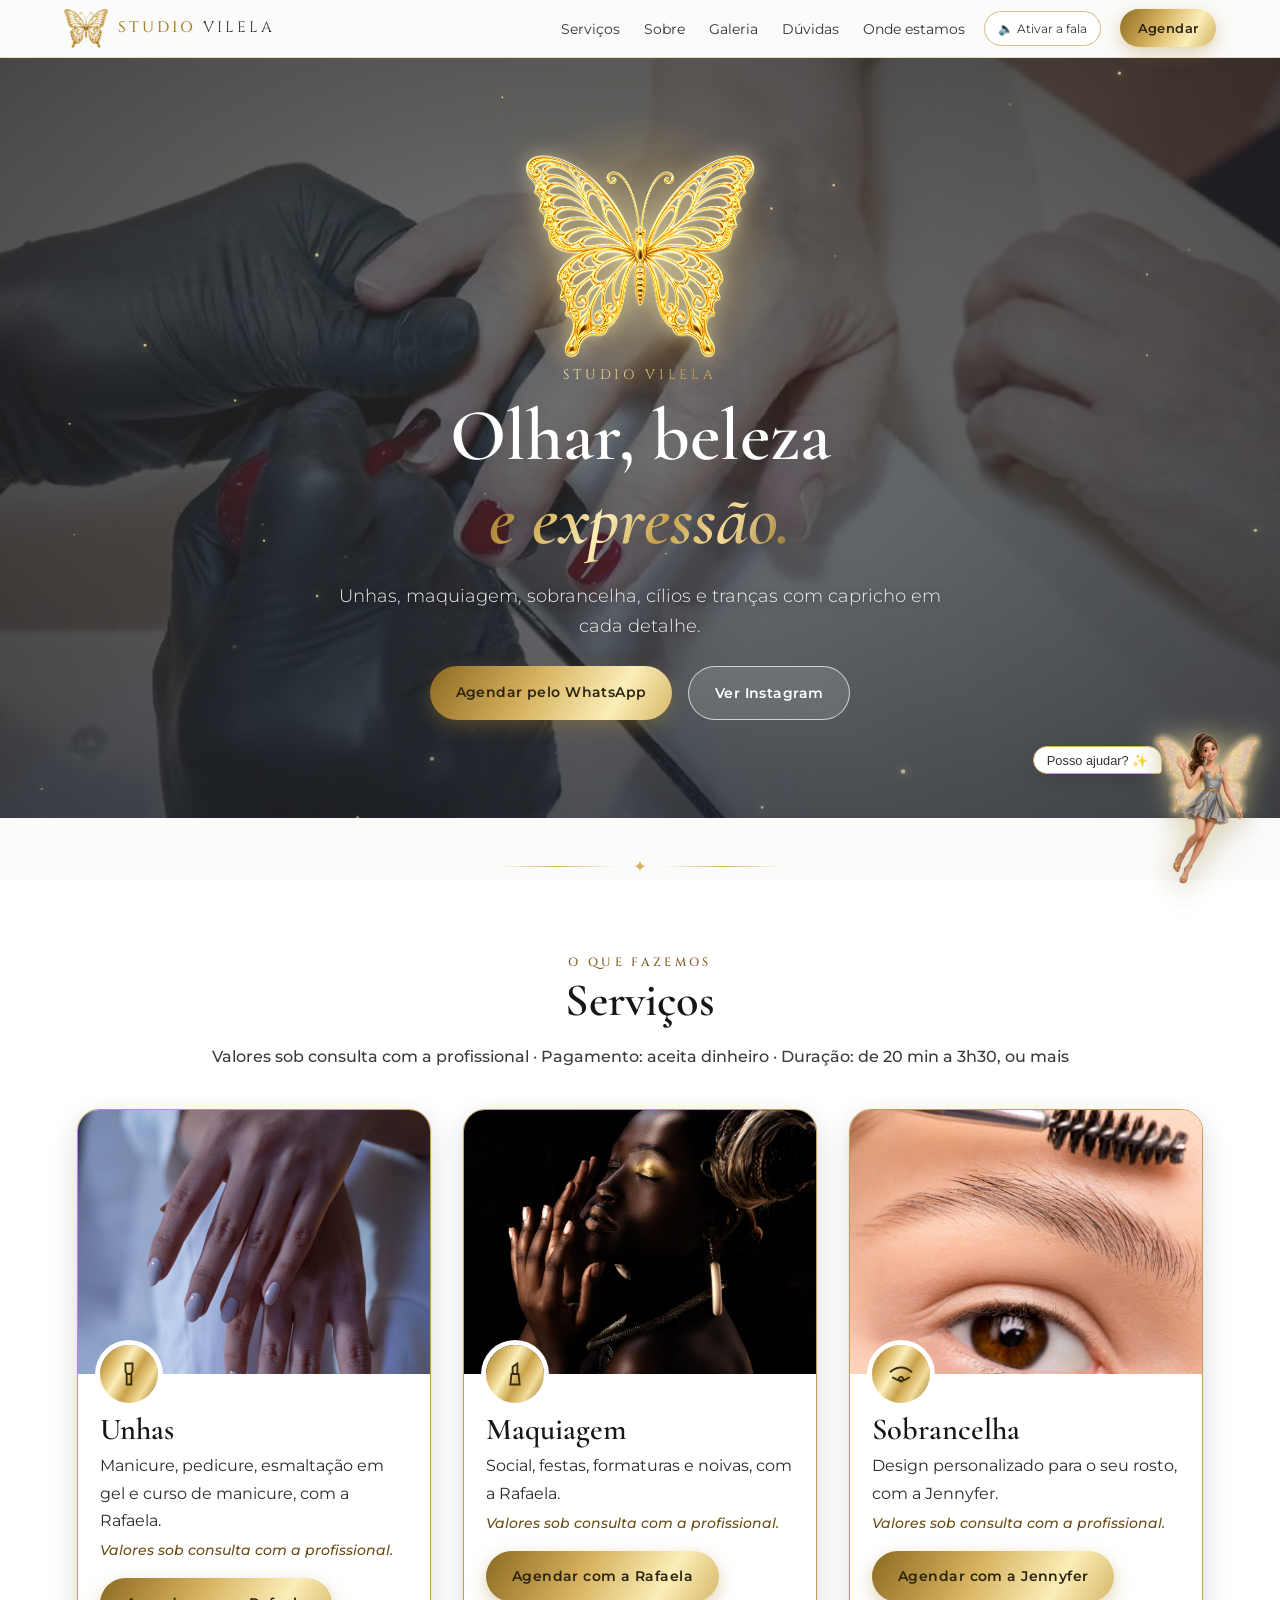
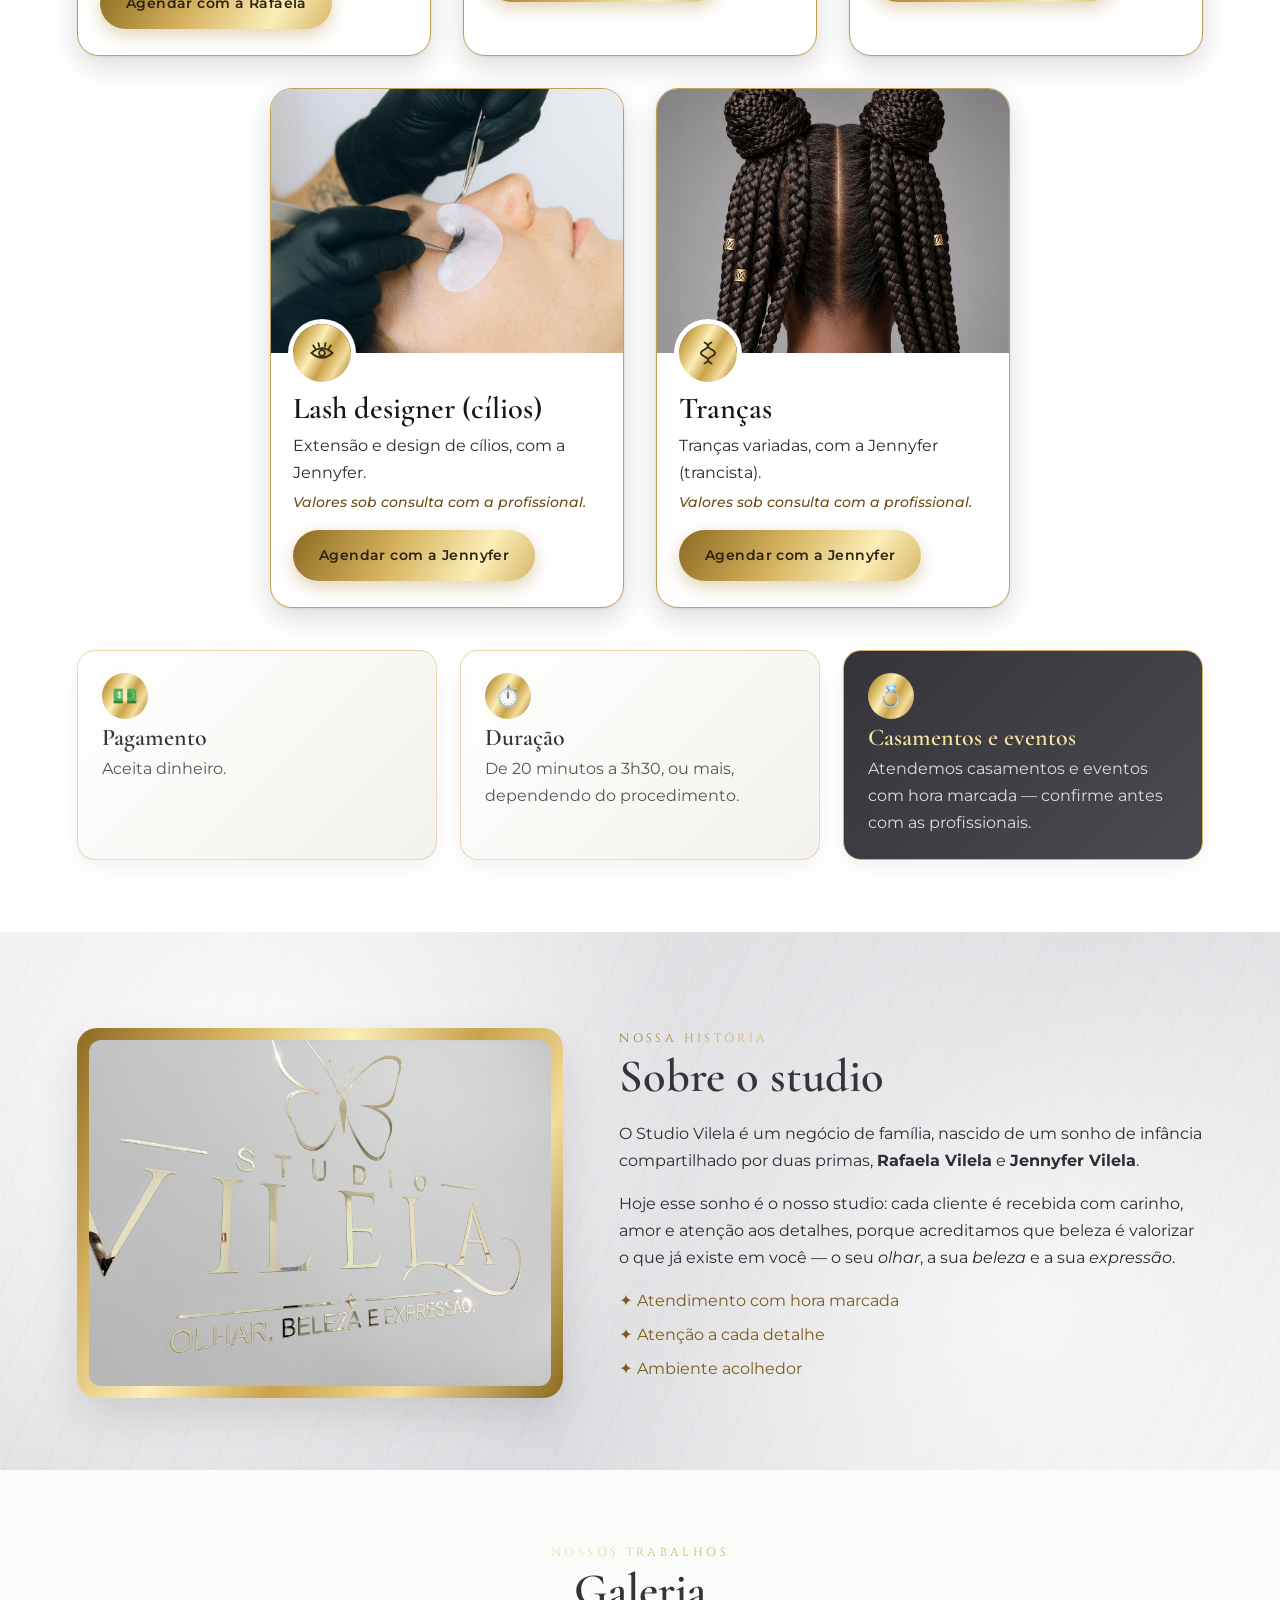
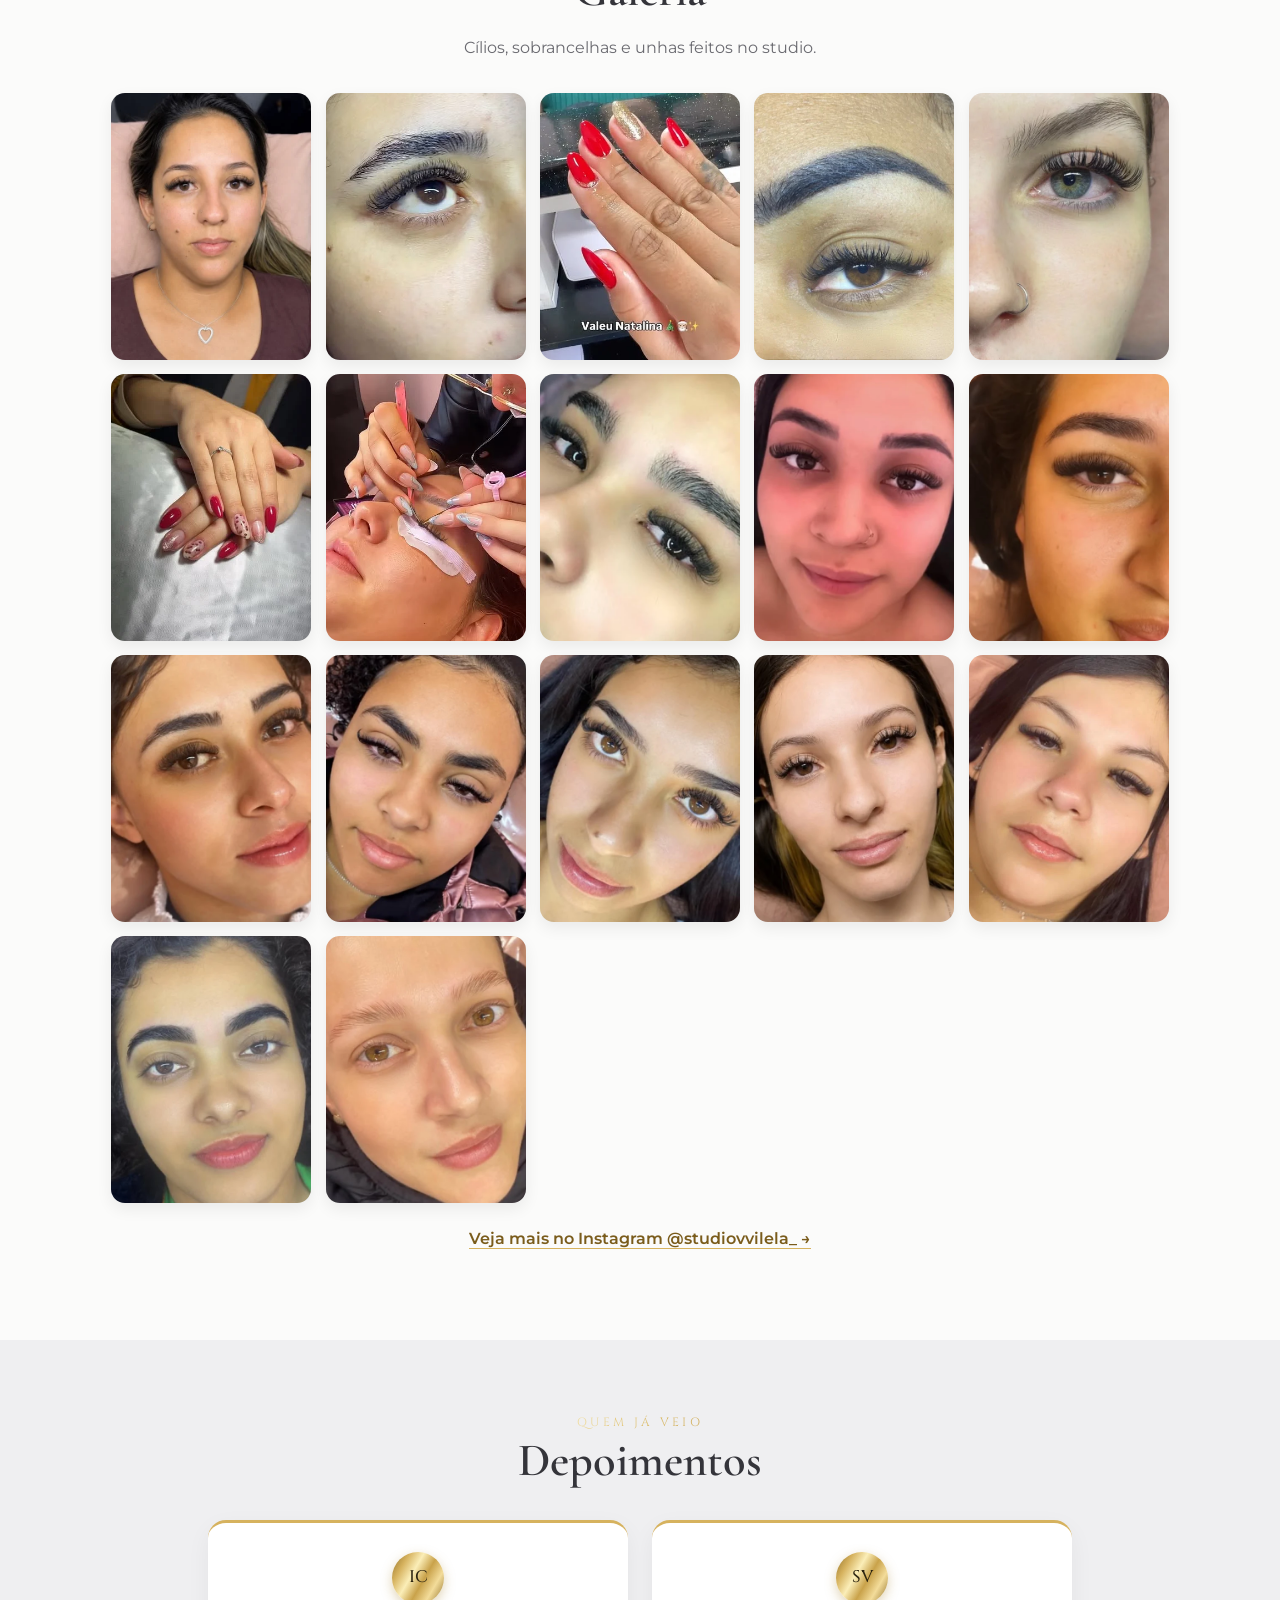
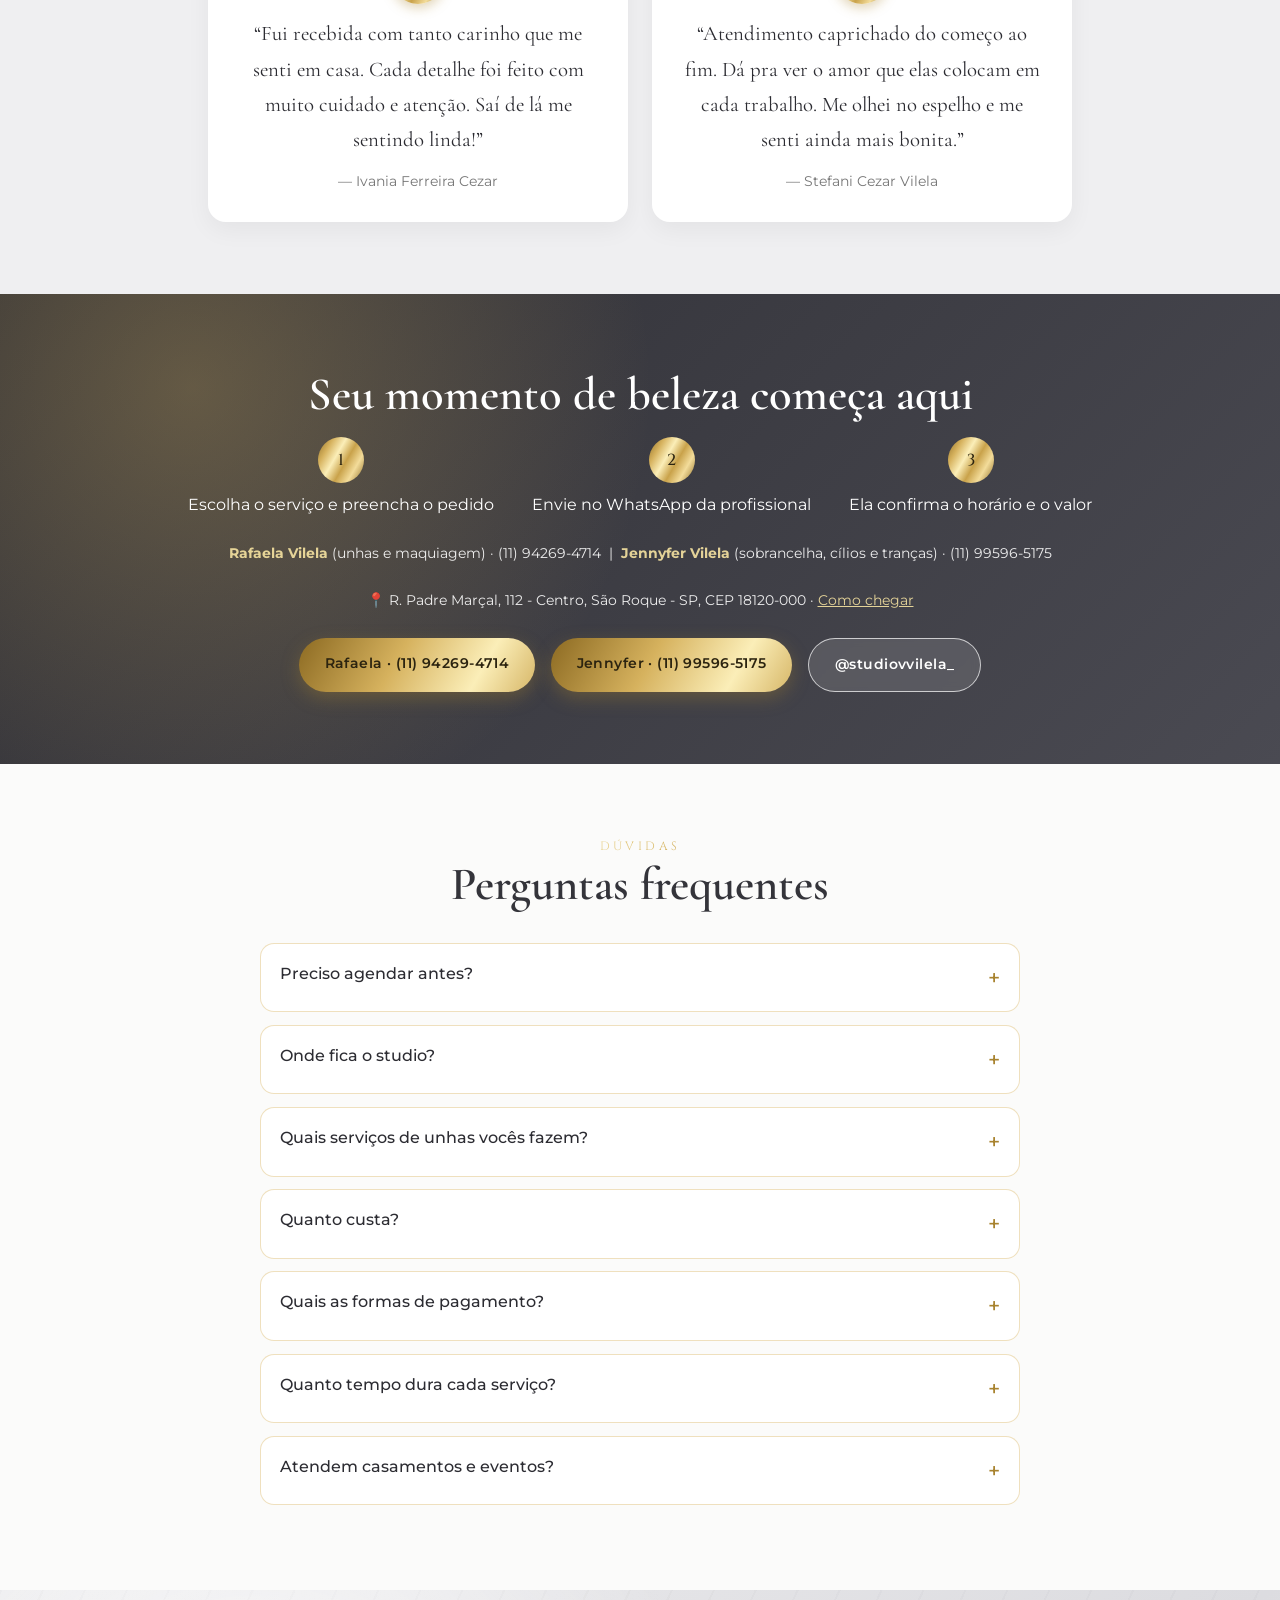
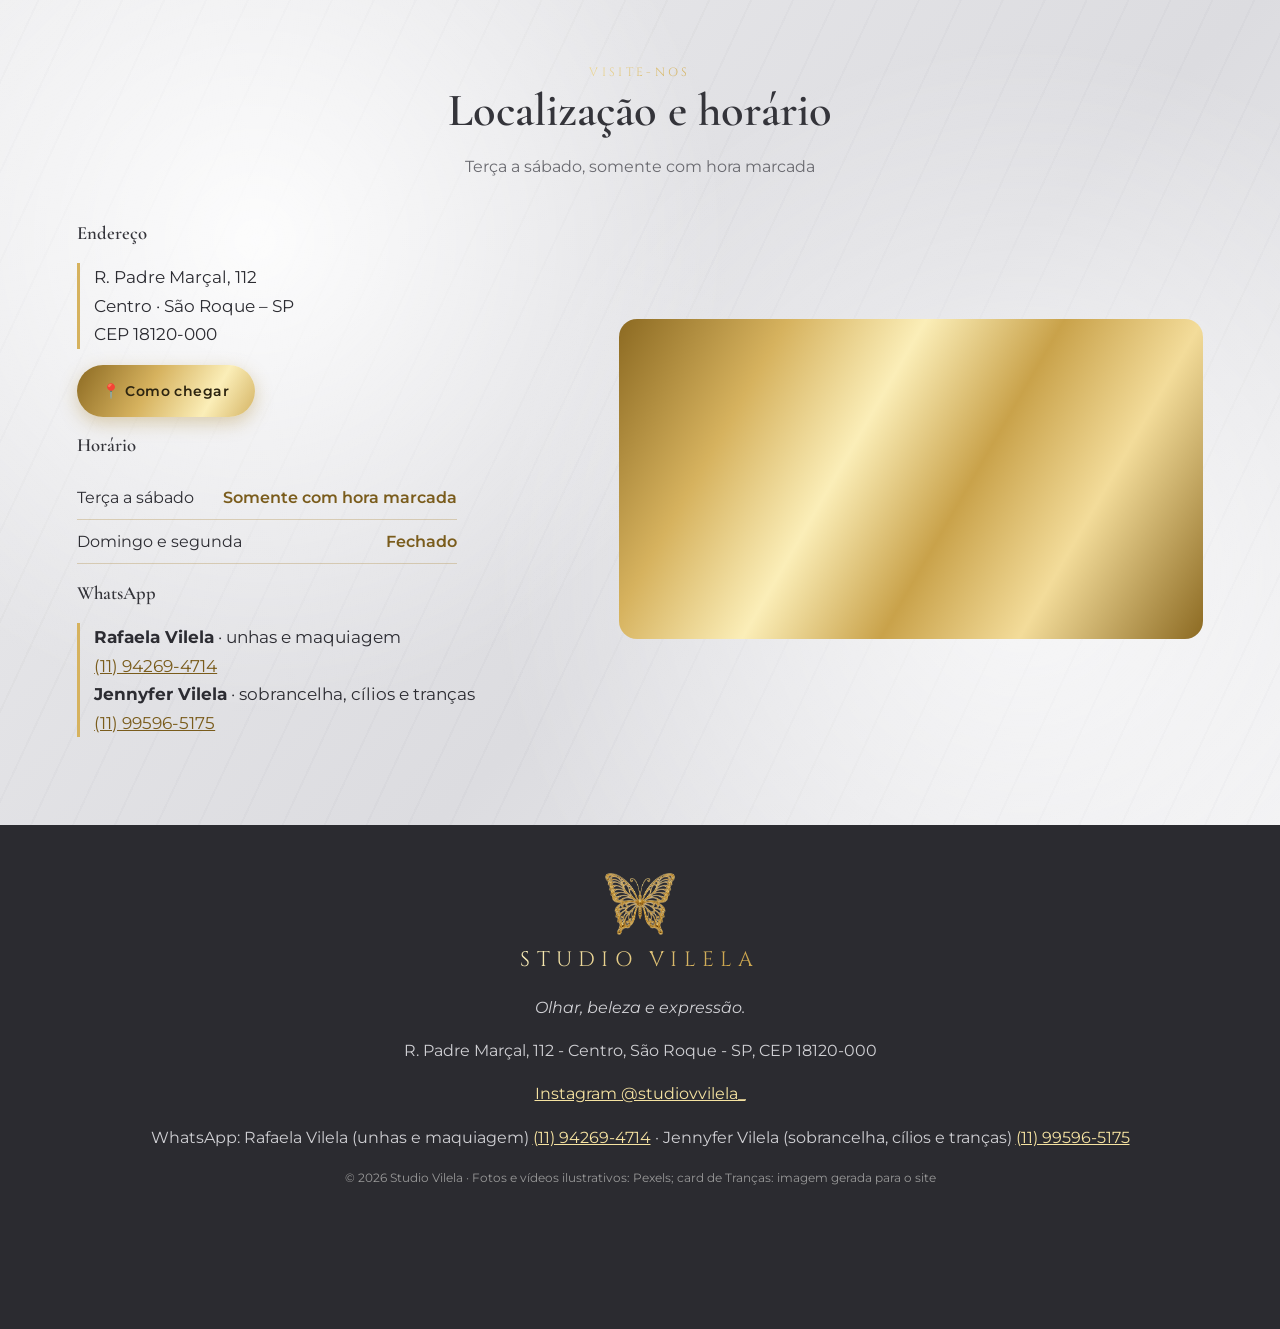
==== commit 070574ea: "Troca a foto do card de Tranças para coques trançados vistos de costas Não havia foto livre no Pexel" ====
--- a/index.html
+++ b/index.html
@@ -1,4 +1,4 @@
-<!doctype html><html lang="pt-BR"><head><meta charset="utf-8"><meta name="viewport" content="width=device-width,initial-scale=1"><title>Studio Vilela · Unhas, Maquiagem, Sobrancelha, Cílios e Tranças</title><meta name="description" content="Studio Vilela: unhas, maquiagem e design de sobrancelha. Olhar, beleza e expressão."><meta name="theme-color" content="#3a3a40"><link rel="icon" href="favicon.svg"><link rel="preconnect" href="https://fonts.googleapis.com"><link href="https://fonts.googleapis.com/css2?family=Cinzel:wght@400;500&family=Cormorant+Garamond:ital,wght@0,500;0,600;1,500&family=Montserrat:wght@300;400;500;600&display=swap" rel="stylesheet"><link rel="stylesheet" href="style.css?v=20261122-10"></head><body>
+<!doctype html><html lang="pt-BR"><head><meta charset="utf-8"><meta name="viewport" content="width=device-width,initial-scale=1"><title>Studio Vilela · Unhas, Maquiagem, Sobrancelha, Cílios e Tranças</title><meta name="description" content="Studio Vilela: unhas, maquiagem e design de sobrancelha. Olhar, beleza e expressão."><meta name="theme-color" content="#3a3a40"><link rel="icon" href="favicon.svg"><link rel="preconnect" href="https://fonts.googleapis.com"><link href="https://fonts.googleapis.com/css2?family=Cinzel:wght@400;500&family=Cormorant+Garamond:ital,wght@0,500;0,600;1,500&family=Montserrat:wght@300;400;500;600&display=swap" rel="stylesheet"><link rel="stylesheet" href="style.css?v=20261122-11"></head><body>
 <a class="pular" href="#conteudo">Pular para o conteúdo</a>
 <header class="topo"><a href="#inicio" class="marca" aria-label="Studio Vilela, início"><img src="img/borboleta.webp" alt="" width="44" height="39"><span><b>STUDIO</b> VILELA</span></a>
 <nav aria-label="Principal"><button class="menu-btn" aria-expanded="false" aria-controls="menu">Menu</button><ul id="menu"><li><a href="#servicos">Serviços</a></li><li><a href="#sobre">Sobre</a></li><li><a href="#galeria">Galeria</a></li><li><a href="#faq">Dúvidas</a></li><li><a href="#local">Onde estamos</a></li></ul></nav>
@@ -15,7 +15,7 @@
 <article class="card rev"><div class="card-img"><img src="img/make.jpg" alt="Maquiagem com tons dourados (foto ilustrativa)" loading="lazy"></div><div class="ico" aria-hidden="true"><svg viewBox="0 0 24 24"><path d="M8 21h8l-1-9H9Z M10 12V6l4-3v9"/></svg></div><h3>Maquiagem</h3><p>Social, festas, formaturas e noivas, com a Rafaela. <span class="valor">Valores sob consulta com a profissional.</span></p><a class="btn ouro js-wa" data-servico="make" data-msg="Olá, Rafaela! Tudo bem? Vim pelo site do Studio Vilela e gostaria de agendar maquiagem, por favor." href="#fada-agendar">Agendar com a Rafaela</a></article>
 <article class="card rev"><div class="card-img"><img src="img/sobrancelha-design.jpg" alt="Sobrancelha natural bem desenhada sendo penteada com escovinha (foto ilustrativa)" loading="lazy"></div><div class="ico" aria-hidden="true"><svg viewBox="0 0 24 24"><path d="M3 10q9-7 18 0 M5 15q7 5 14 0 M12 14.5a2 2 0 1 0 .01 0"/></svg></div><h3>Sobrancelha</h3><p>Design personalizado para o seu rosto, com a Jennyfer. <span class="valor">Valores sob consulta com a profissional.</span></p><a class="btn ouro js-wa" data-servico="sobr" data-quem="jen" data-msg="Olá, Jennyfer! Tudo bem? Vim pelo site do Studio Vilela e gostaria de agendar design de sobrancelha, por favor." href="#fada-agendar">Agendar com a Jennyfer</a></article>
 <article class="card rev"><div class="card-img"><img src="img/cilios.jpg" alt="Aplicação de extensão de cílios (foto ilustrativa)" loading="lazy"></div><div class="ico" aria-hidden="true"><svg viewBox="0 0 24 24"><path d="M3 12q9-8 18 0q-9 8-18 0Z M12 9.5a2.5 2.5 0 1 0 .01 0 M6 8 4.5 5.5M9.5 6.2 9 3.5M14.5 6.2 15 3.5M18 8l1.5-2.5"/></svg></div><h3>Lash designer (cílios)</h3><p>Extensão e design de cílios, com a Jennyfer. <span class="valor">Valores sob consulta com a profissional.</span></p><a class="btn ouro js-wa" data-servico="cilios" data-quem="jen" data-msg="Olá, Jennyfer! Tudo bem? Vim pelo site do Studio Vilela e gostaria de agendar cílios (lash), por favor." href="#fada-agendar">Agendar com a Jennyfer</a></article>
-<article class="card rev"><div class="card-img"><img src="img/trancas-box.jpg" alt="Cabelão de tranças longas e volumosas, tipo box braids (foto ilustrativa)" loading="lazy"></div><div class="ico" aria-hidden="true"><svg viewBox="0 0 24 24"><path d="M9 3q6 3 0 6q-6 3 0 6q6 3 0 6 M15 3q-6 3 0 6q6 3 0 6q-6 3 0 6"/></svg></div><h3>Tranças</h3><p>Tranças variadas, com a Jennyfer (trancista). <span class="valor">Valores sob consulta com a profissional.</span></p><a class="btn ouro js-wa" data-servico="trancas" data-quem="jen" data-msg="Olá, Jennyfer! Tudo bem? Vim pelo site do Studio Vilela e gostaria de agendar tranças, por favor." href="#fada-agendar">Agendar com a Jennyfer</a></article></div><div class="infos" id="infos"><div class="info rev"><span class="info-ico" aria-hidden="true">💵</span><h3>Pagamento</h3><p>Aceita dinheiro.</p></div><div class="info rev"><span class="info-ico" aria-hidden="true">⏱️</span><h3>Duração</h3><p>De 20 minutos a 3h30, ou mais, dependendo do procedimento.</p></div><div class="info rev destaque"><span class="info-ico" aria-hidden="true">💍</span><h3>Casamentos e eventos</h3><p>Atendemos casamentos e eventos com hora marcada — confirme antes com as profissionais.</p></div></div></section>
+<article class="card rev"><div class="card-img"><img src="img/trancas-box.jpg" alt="Vista de costas: dois coques trançados com tranças longas e grossas e detalhes dourados (foto ilustrativa)" loading="lazy"></div><div class="ico" aria-hidden="true"><svg viewBox="0 0 24 24"><path d="M9 3q6 3 0 6q-6 3 0 6q6 3 0 6 M15 3q-6 3 0 6q6 3 0 6q-6 3 0 6"/></svg></div><h3>Tranças</h3><p>Tranças variadas, com a Jennyfer (trancista). <span class="valor">Valores sob consulta com a profissional.</span></p><a class="btn ouro js-wa" data-servico="trancas" data-quem="jen" data-msg="Olá, Jennyfer! Tudo bem? Vim pelo site do Studio Vilela e gostaria de agendar tranças, por favor." href="#fada-agendar">Agendar com a Jennyfer</a></article></div><div class="infos" id="infos"><div class="info rev"><span class="info-ico" aria-hidden="true">💵</span><h3>Pagamento</h3><p>Aceita dinheiro.</p></div><div class="info rev"><span class="info-ico" aria-hidden="true">⏱️</span><h3>Duração</h3><p>De 20 minutos a 3h30, ou mais, dependendo do procedimento.</p></div><div class="info rev destaque"><span class="info-ico" aria-hidden="true">💍</span><h3>Casamentos e eventos</h3><p>Atendemos casamentos e eventos com hora marcada — confirme antes com as profissionais.</p></div></div></section>
 <section id="sobre" class="sec marmore" data-fala><div class="duo"><figure class="rev moldura"><img src="logo-foto.jpg" alt="Logo do Studio Vilela em acrílico espelhado dourado na parede do studio" loading="lazy"></figure><div class="rev"><p class="kicker">Nossa história</p><h2>Sobre o studio</h2><p>O Studio Vilela é um negócio de família, nascido de um sonho de infância compartilhado por duas primas, <b>Rafaela Vilela</b> e <b>Jennyfer Vilela</b>.</p><p>Hoje esse sonho é o nosso studio: cada cliente é recebida com carinho, amor e atenção aos detalhes, porque acreditamos que beleza é valorizar o que já existe em você — o seu <em>olhar</em>, a sua <em>beleza</em> e a sua <em>expressão</em>.</p><ul class="selos"><li>✦ Atendimento com hora marcada</li><li>✦ Atenção a cada detalhe</li><li>✦ Ambiente acolhedor</li></ul></div></div></section>
 <section id="galeria" class="sec" data-fala><p class="kicker rev">Nossos trabalhos</p><h2 class="rev">Galeria</h2><p class="sub rev">Cílios, sobrancelhas e unhas feitos no studio.</p><div class="galeria2"><button class="g2 rev" data-src="img/trabalhos/01.webp"><img src="img/trabalhos/01.webp" alt="Cliente com extensão de cílios feita no Studio Vilela" loading="lazy" width="480" height="640"></button><button class="g2 rev" data-src="img/trabalhos/02.webp"><img src="img/trabalhos/02.webp" alt="Sobrancelha desenhada e cílios, trabalho do Studio Vilela" loading="lazy" width="360" height="640"></button><button class="g2 rev" data-src="img/trabalhos/03.webp"><img src="img/trabalhos/03.webp" alt="Unhas longas vermelhas com detalhe decorado, trabalho do Studio Vilela" loading="lazy" width="360" height="640"></button><button class="g2 rev" data-src="img/trabalhos/04.webp"><img src="img/trabalhos/04.webp" alt="Design de sobrancelha e cílios em close, trabalho do Studio Vilela" loading="lazy" width="535" height="640"></button><button class="g2 rev" data-src="img/trabalhos/05.webp"><img src="img/trabalhos/05.webp" alt="Close de olho com extensão de cílios, trabalho do Studio Vilela" loading="lazy" width="480" height="640"></button><button class="g2 rev" data-src="img/trabalhos/06.webp"><img src="img/trabalhos/06.webp" alt="Unhas vermelhas e decoradas em tom nude, trabalho do Studio Vilela" loading="lazy" width="361" height="640"></button><button class="g2 rev" data-src="img/trabalhos/07.webp"><img src="img/trabalhos/07.webp" alt="Aplicação de extensão de cílios no Studio Vilela" loading="lazy" width="361" height="640"></button><button class="g2 rev" data-src="img/trabalhos/08.webp"><img src="img/trabalhos/08.webp" alt="Close de sobrancelha e cílios, trabalho do Studio Vilela" loading="lazy" width="472" height="635"></button><button class="g2 rev" data-src="img/trabalhos/09.webp"><img src="img/trabalhos/09.webp" alt="Cliente com cílios e sobrancelha feitos no studio" loading="lazy" width="476" height="635"></button><button class="g2 rev" data-src="img/trabalhos/10.webp"><img src="img/trabalhos/10.webp" alt="Close de extensão de cílios, trabalho do Studio Vilela" loading="lazy" width="472" height="638"></button><button class="g2 rev" data-src="img/trabalhos/11.webp"><img src="img/trabalhos/11.webp" alt="Cliente com sobrancelha e cílios feitos no studio" loading="lazy" width="472" height="637"></button><button class="g2 rev" data-src="img/trabalhos/12.webp"><img src="img/trabalhos/12.webp" alt="Cliente com extensão de cílios feita no studio" loading="lazy" width="472" height="638"></button><button class="g2 rev" data-src="img/trabalhos/13.webp"><img src="img/trabalhos/13.webp" alt="Cliente com cílios e sobrancelha, resultado do studio" loading="lazy" width="472" height="638"></button><button class="g2 rev" data-src="img/trabalhos/14.webp"><img src="img/trabalhos/14.webp" alt="Cliente com extensão de cílios, resultado do studio" loading="lazy" width="476" height="631"></button><button class="g2 rev" data-src="img/trabalhos/15.webp"><img src="img/trabalhos/15.webp" alt="Cliente com cílios feitos no Studio Vilela" loading="lazy" width="472" height="638"></button><button class="g2 rev" data-src="img/trabalhos/16.webp"><img src="img/trabalhos/16.webp" alt="Cliente com design de sobrancelha feito no studio" loading="lazy" width="472" height="638"></button><button class="g2 rev" data-src="img/trabalhos/17.webp"><img src="img/trabalhos/17.webp" alt="Cliente com sobrancelha e cílios naturais feitos no studio" loading="lazy" width="472" height="638"></button></div><p class="rev ver-mais"><a href="https://www.instagram.com/studiovvilela_/" target="_blank" rel="noopener">Veja mais no Instagram @studiovvilela_ →</a></p></section>
 <dialog id="lightbox" aria-label="Foto ampliada"><button class="lb-x" aria-label="Fechar">×</button><img alt=""></dialog>
@@ -28,7 +28,7 @@
 <details><summary>Atendem casamentos e eventos?</summary><p>Atendemos casamentos e eventos com hora marcada — confirme antes com as profissionais. Rafaela (11) 94269-4714 para unhas e maquiagem; Jennyfer (11) 99596-5175 para sobrancelha, cílios e tranças.</p></details></div></section>
 <section id="local" class="sec marmore" data-fala><p class="kicker rev">Visite-nos</p><h2 class="rev">Localização e horário</h2><p class="sub rev">Terça a sábado, somente com hora marcada</p><div class="duo"><div class="rev"><h3>Endereço</h3><address class="end">R. Padre Marçal, 112<br>Centro · São Roque – SP<br>CEP 18120-000</address><a class="btn ouro" href="https://www.google.com/maps/search/?api=1&query=R.%20Padre%20Mar%C3%A7al%2C%20112%20-%20Centro%2C%20S%C3%A3o%20Roque%20-%20SP%2C%2018120-000%2C%20Brasil" target="_blank" rel="noopener">📍 Como chegar</a><h3>Horário</h3><ul class="horas"><li><span>Terça a sábado</span><b>Somente com hora marcada</b></li><li><span>Domingo e segunda</span><b>Fechado</b></li></ul><h3>WhatsApp</h3><p class="end"><b>Rafaela Vilela</b> · unhas e maquiagem<br><a href="https://wa.me/5511942694714" target="_blank" rel="noopener">(11) 94269-4714</a><br><b>Jennyfer Vilela</b> · sobrancelha, cílios e tranças<br><a href="https://wa.me/5511995965175" target="_blank" rel="noopener">(11) 99596-5175</a></p></div><div class="mapa rev"><iframe title="Mapa: Studio Vilela, R. Padre Marçal, 112 - Centro, São Roque - SP" src="https://www.google.com/maps?q=R.%20Padre%20Mar%C3%A7al%2C%20112%20-%20Centro%2C%20S%C3%A3o%20Roque%20-%20SP%2C%2018120-000%2C%20Brasil&output=embed" loading="lazy" referrerpolicy="no-referrer-when-downgrade" allowfullscreen></iframe></div></div></section>
 </main>
-<footer data-fala><img src="img/borboleta.webp" alt="" width="70"><p class="f-marca">STUDIO VILELA</p><p><em>Olhar, beleza e expressão.</em></p><p>R. Padre Marçal, 112 - Centro, São Roque - SP, CEP 18120-000</p><p><a href="https://www.instagram.com/studiovvilela_/" target="_blank" rel="noopener">Instagram @studiovvilela_</a> </p><p>WhatsApp: Rafaela Vilela (unhas e maquiagem) <a href="https://wa.me/5511942694714" target="_blank" rel="noopener">(11) 94269-4714</a> · Jennyfer Vilela (sobrancelha, cílios e tranças) <a href="https://wa.me/5511995965175" target="_blank" rel="noopener">(11) 99596-5175</a></p><p class="mini">© 2026 Studio Vilela · Fotos e vídeos ilustrativos: Pexels</p></footer>
+<footer data-fala><img src="img/borboleta.webp" alt="" width="70"><p class="f-marca">STUDIO VILELA</p><p><em>Olhar, beleza e expressão.</em></p><p>R. Padre Marçal, 112 - Centro, São Roque - SP, CEP 18120-000</p><p><a href="https://www.instagram.com/studiovvilela_/" target="_blank" rel="noopener">Instagram @studiovvilela_</a> </p><p>WhatsApp: Rafaela Vilela (unhas e maquiagem) <a href="https://wa.me/5511942694714" target="_blank" rel="noopener">(11) 94269-4714</a> · Jennyfer Vilela (sobrancelha, cílios e tranças) <a href="https://wa.me/5511995965175" target="_blank" rel="noopener">(11) 99596-5175</a></p><p class="mini">© 2026 Studio Vilela · Fotos e vídeos ilustrativos: Pexels; card de Tranças: imagem gerada para o site</p></footer>
 <div class="fada" id="fada"><div class="fada-painel" id="fada-painel" role="dialog" aria-label="Assistente Vily" hidden><div class="fp-topo"><img src="img/fada-avatar.webp" alt="" width="40" height="40"><strong>Oi! Eu sou a Vily</strong><button id="fada-fechar" aria-label="Fechar assistente">×</button></div><p id="fada-txt" aria-live="polite">Como posso te ajudar?</p><div class="fp-botoes" id="fada-botoes"></div></div><button class="fada-btn" id="fada-btn" aria-expanded="false" aria-controls="fada-painel"><span class="balao">Posso ajudar? ✨</span><img src="img/fada.webp" alt="" width="120" height="162"><span class="sr">Abrir assistente Vily</span></button></div>
 <div id="voos" class="voos" hidden aria-hidden="true"></div>
-<script src="app.js?v=20261122-10"></script></body></html>
+<script src="app.js?v=20261122-11"></script></body></html>
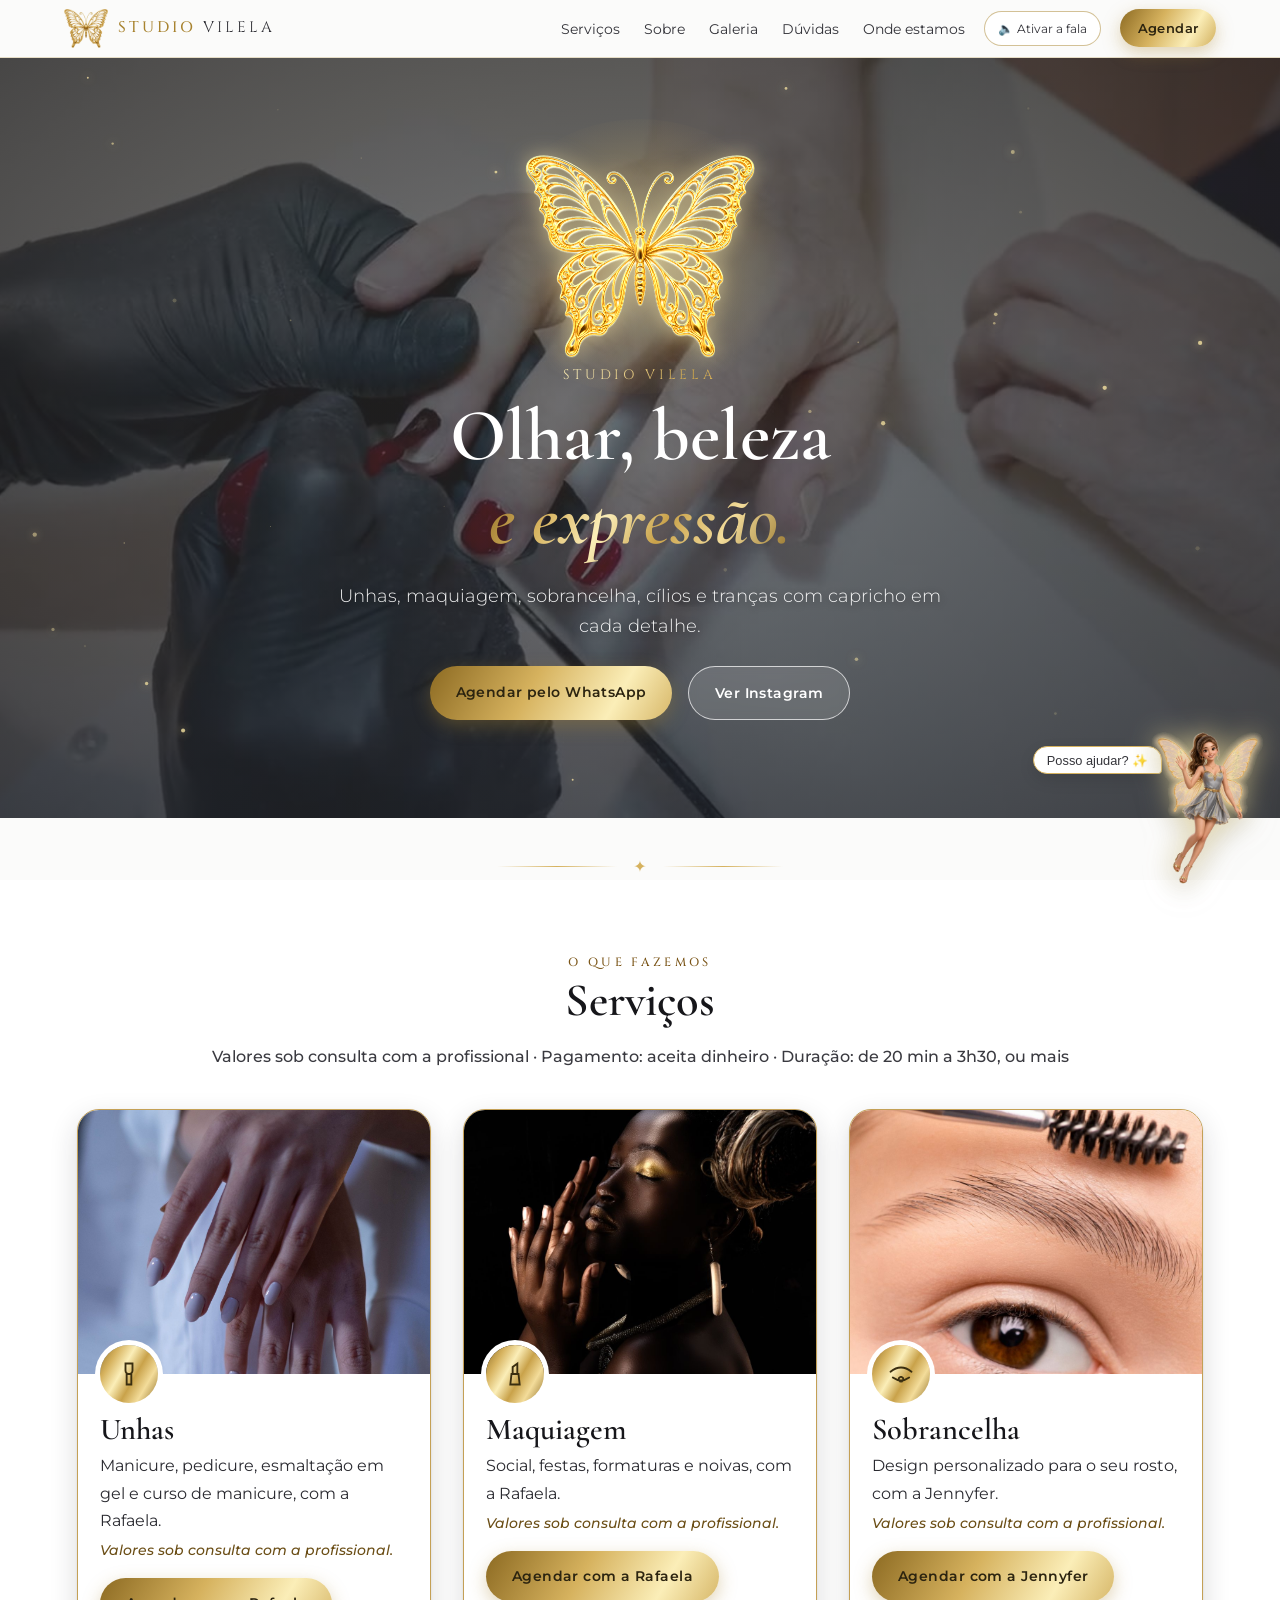
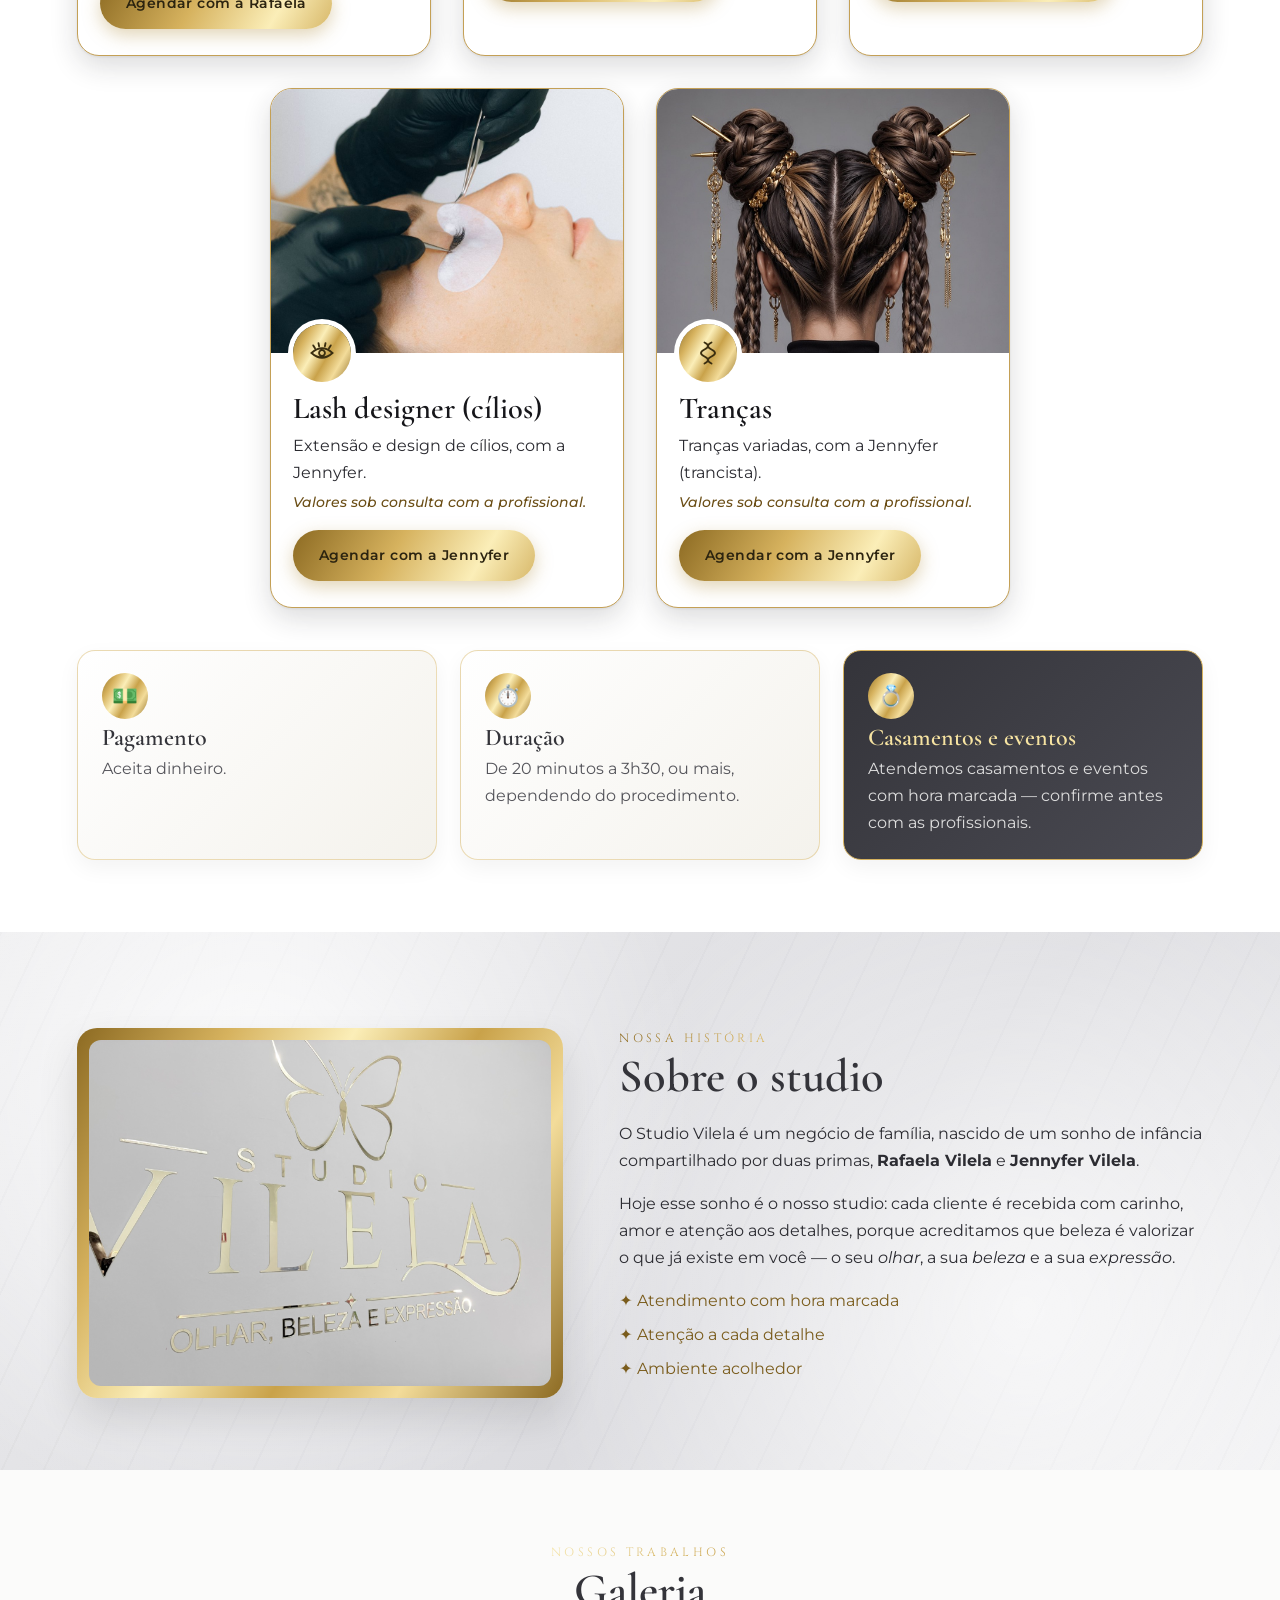
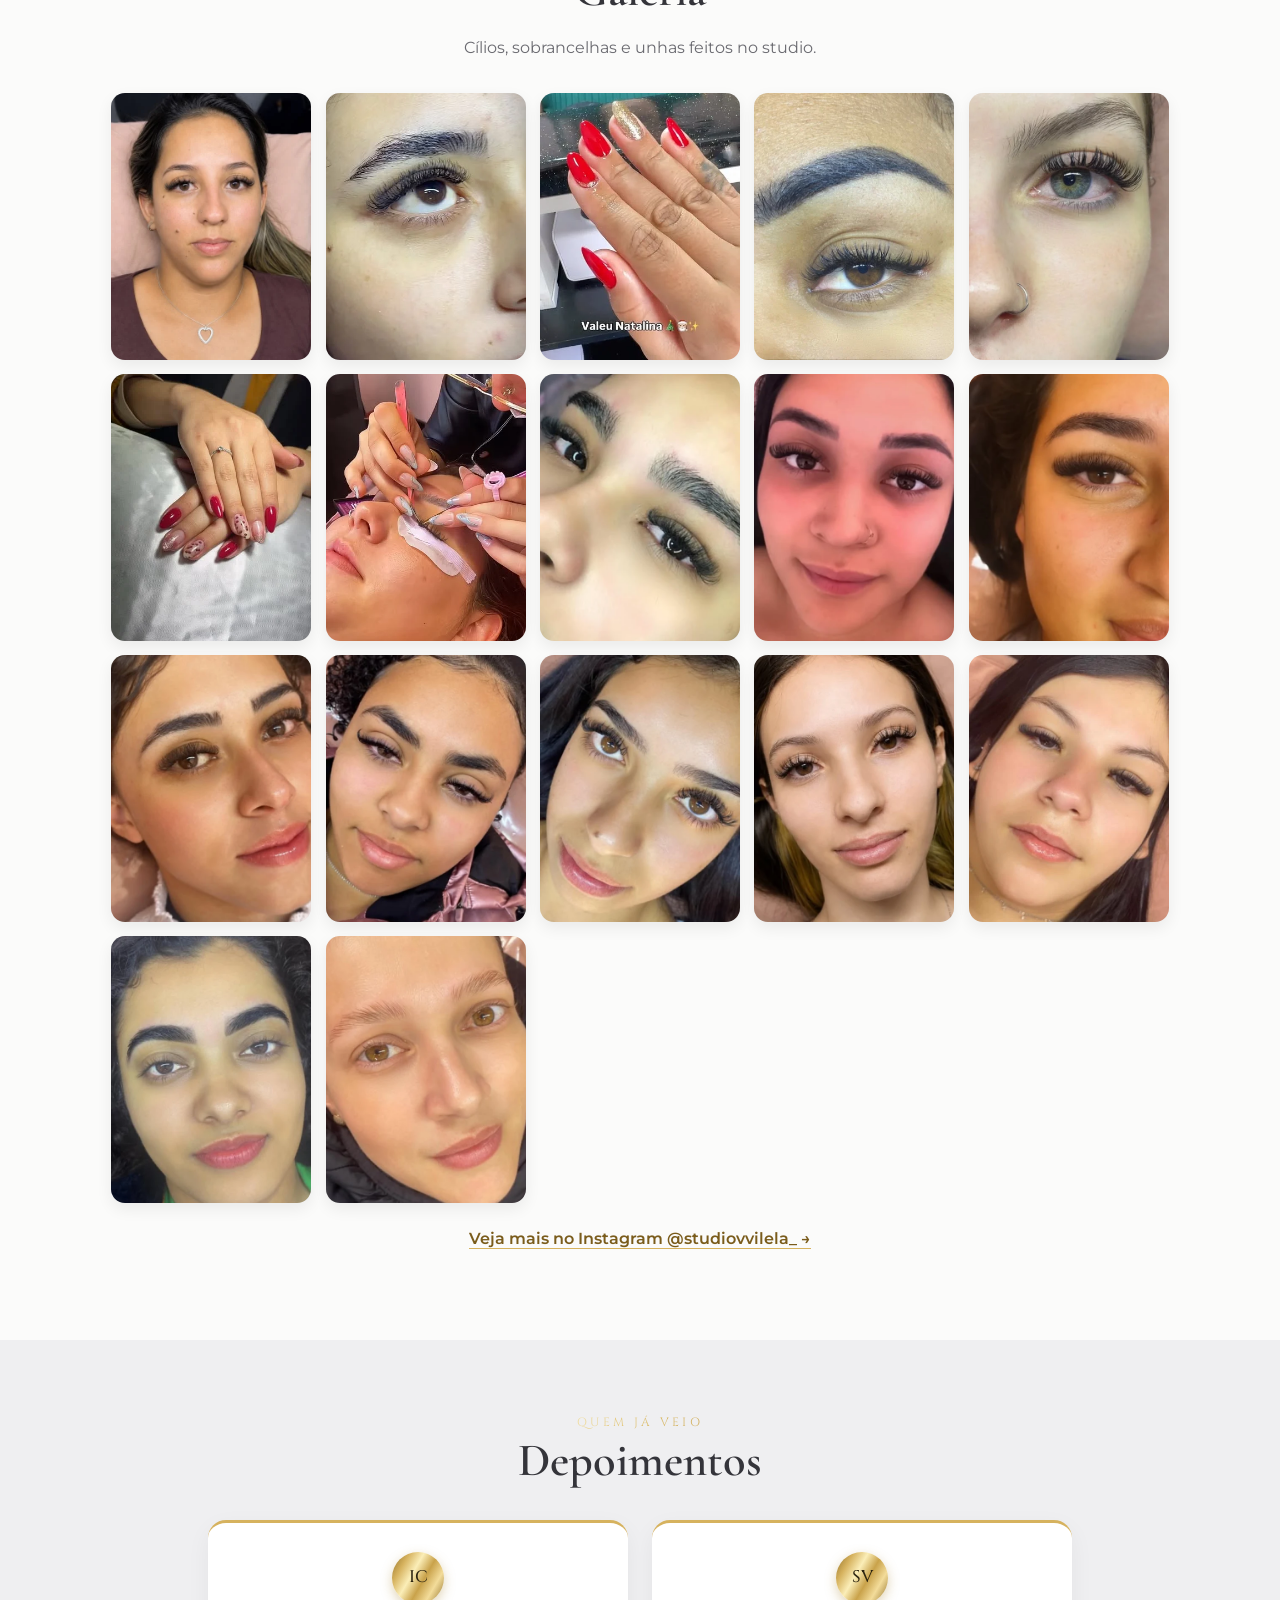
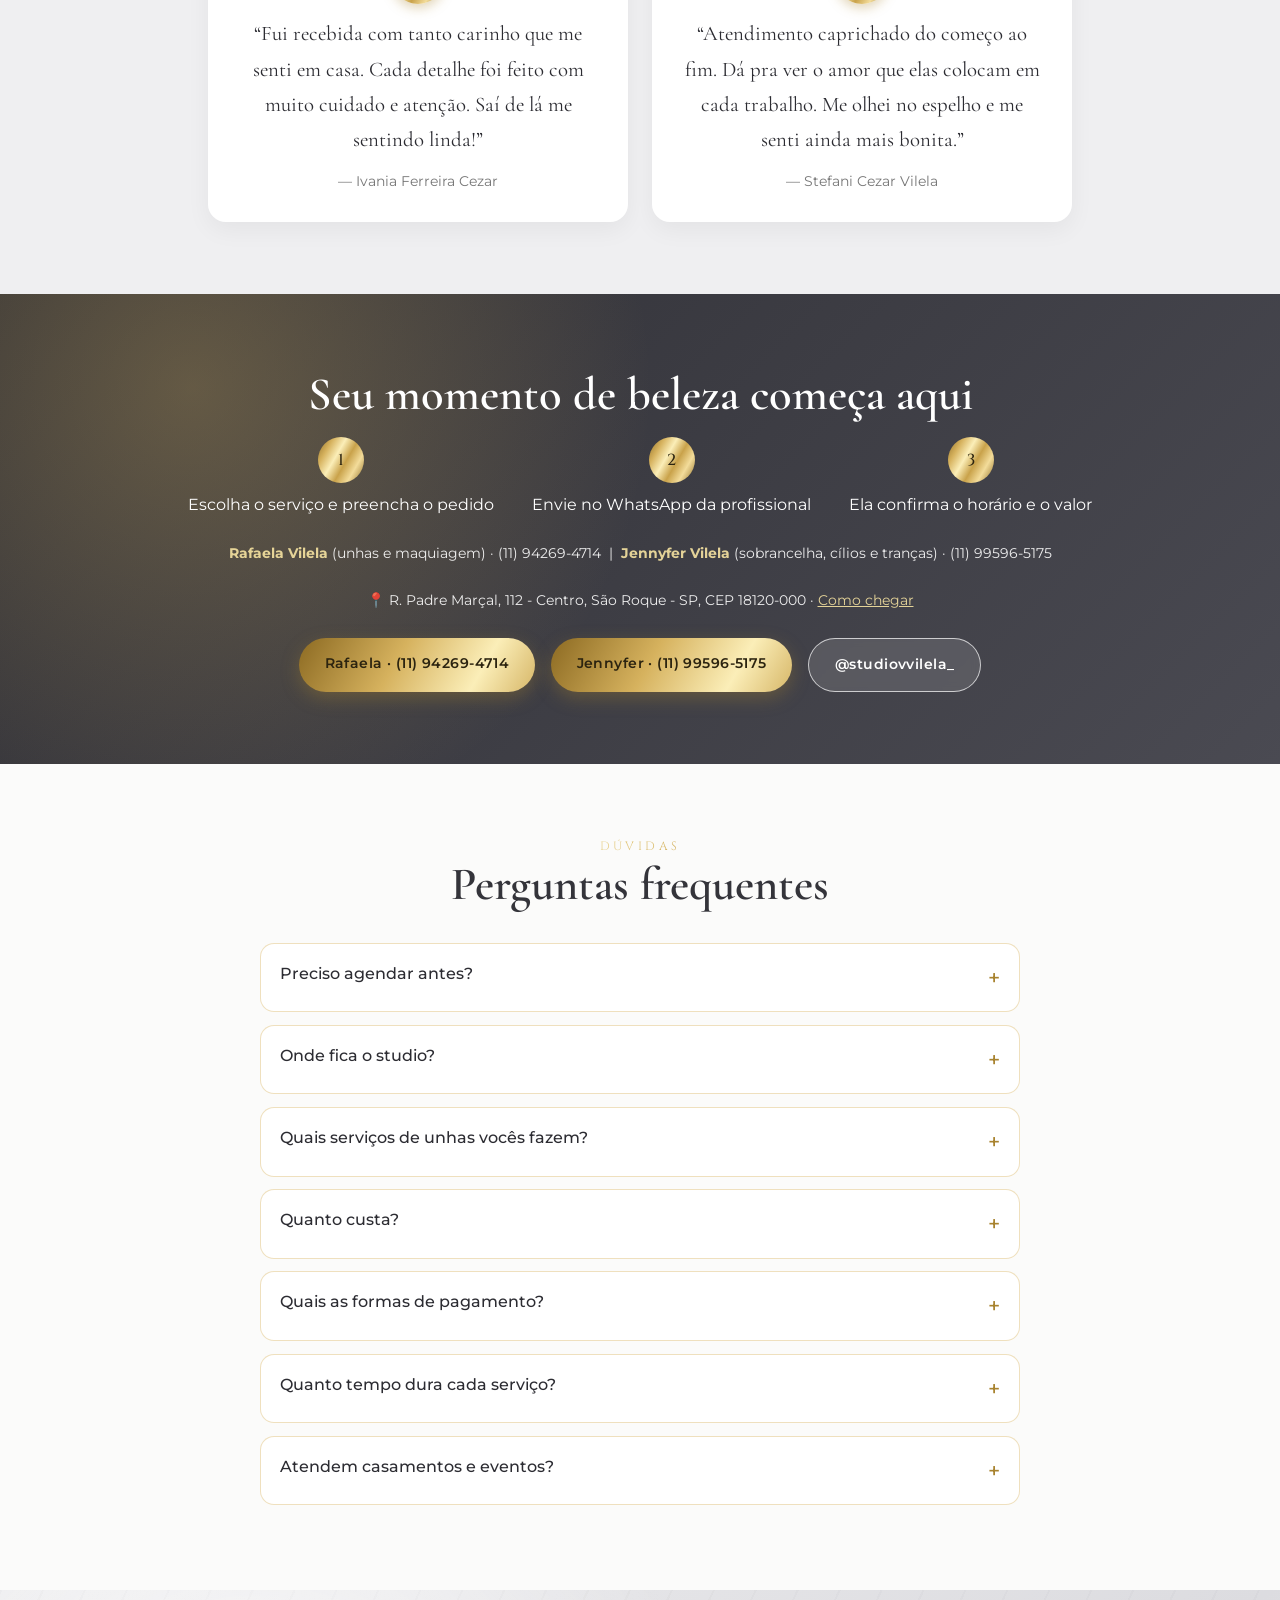
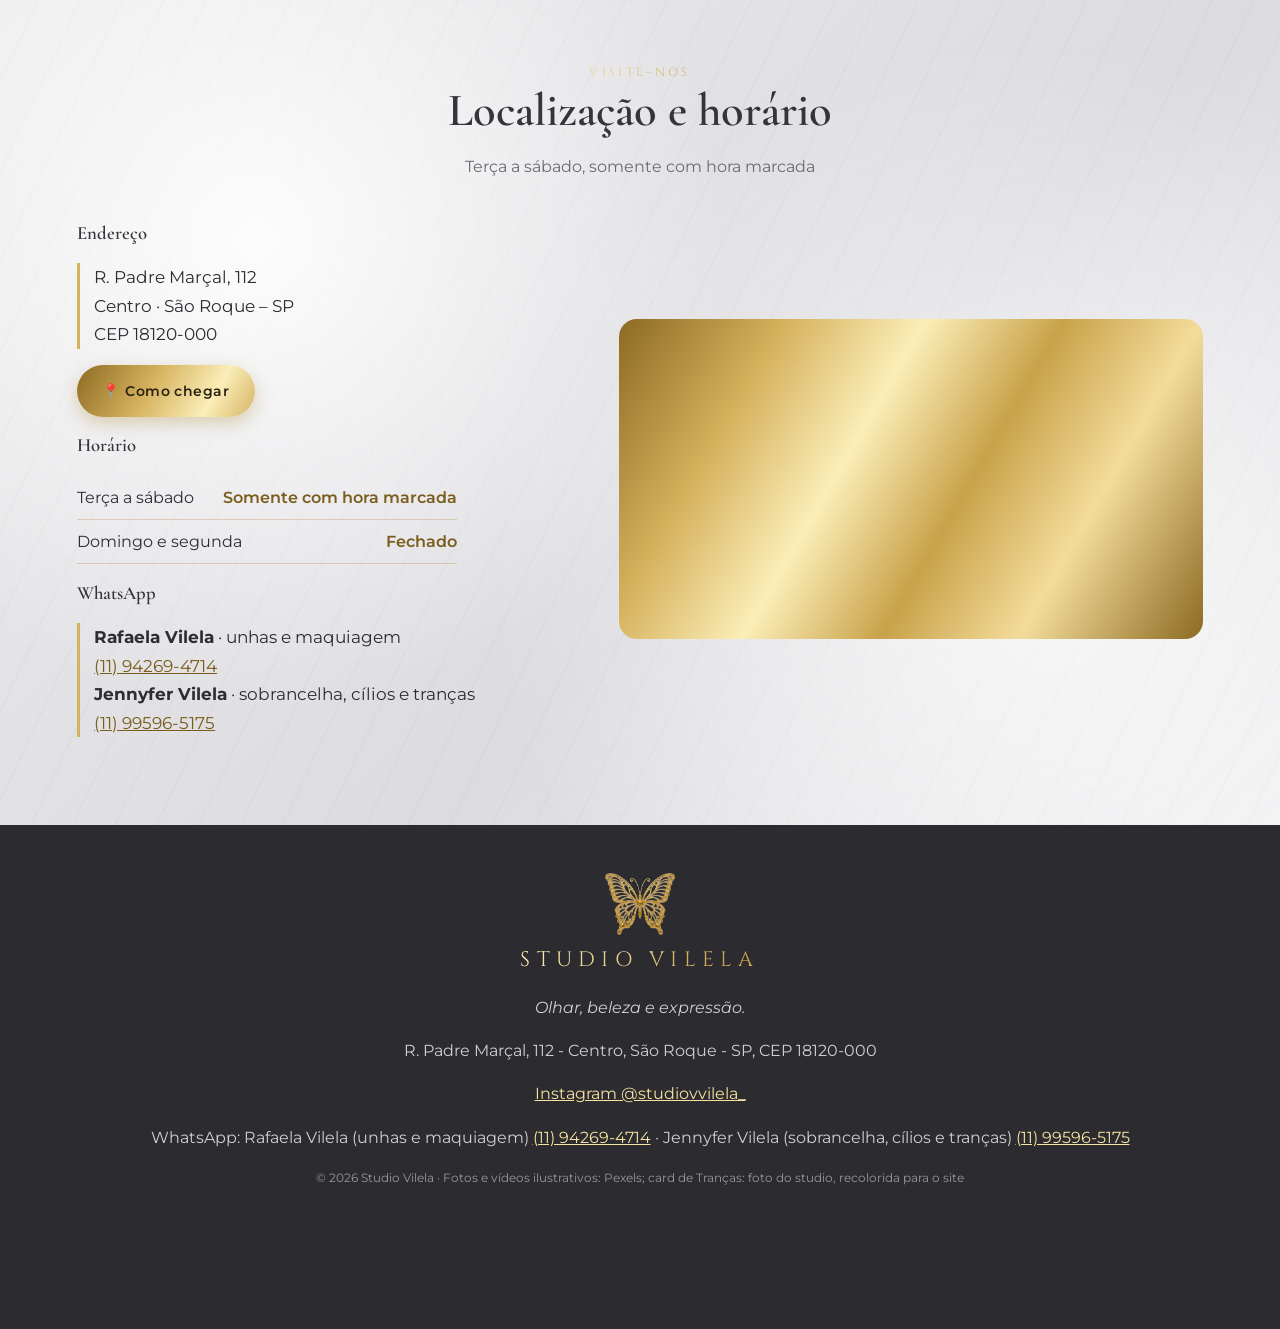
==== commit 2bb984e5: "Usa a foto de referência das Tranças, só com as cores ajustadas A composição é a mesma enviada pelo " ====
--- a/index.html
+++ b/index.html
@@ -1,4 +1,4 @@
-<!doctype html><html lang="pt-BR"><head><meta charset="utf-8"><meta name="viewport" content="width=device-width,initial-scale=1"><title>Studio Vilela · Unhas, Maquiagem, Sobrancelha, Cílios e Tranças</title><meta name="description" content="Studio Vilela: unhas, maquiagem e design de sobrancelha. Olhar, beleza e expressão."><meta name="theme-color" content="#3a3a40"><link rel="icon" href="favicon.svg"><link rel="preconnect" href="https://fonts.googleapis.com"><link href="https://fonts.googleapis.com/css2?family=Cinzel:wght@400;500&family=Cormorant+Garamond:ital,wght@0,500;0,600;1,500&family=Montserrat:wght@300;400;500;600&display=swap" rel="stylesheet"><link rel="stylesheet" href="style.css?v=20261122-11"></head><body>
+<!doctype html><html lang="pt-BR"><head><meta charset="utf-8"><meta name="viewport" content="width=device-width,initial-scale=1"><title>Studio Vilela · Unhas, Maquiagem, Sobrancelha, Cílios e Tranças</title><meta name="description" content="Studio Vilela: unhas, maquiagem e design de sobrancelha. Olhar, beleza e expressão."><meta name="theme-color" content="#3a3a40"><link rel="icon" href="favicon.svg"><link rel="preconnect" href="https://fonts.googleapis.com"><link href="https://fonts.googleapis.com/css2?family=Cinzel:wght@400;500&family=Cormorant+Garamond:ital,wght@0,500;0,600;1,500&family=Montserrat:wght@300;400;500;600&display=swap" rel="stylesheet"><link rel="stylesheet" href="style.css?v=20261122-12"></head><body>
 <a class="pular" href="#conteudo">Pular para o conteúdo</a>
 <header class="topo"><a href="#inicio" class="marca" aria-label="Studio Vilela, início"><img src="img/borboleta.webp" alt="" width="44" height="39"><span><b>STUDIO</b> VILELA</span></a>
 <nav aria-label="Principal"><button class="menu-btn" aria-expanded="false" aria-controls="menu">Menu</button><ul id="menu"><li><a href="#servicos">Serviços</a></li><li><a href="#sobre">Sobre</a></li><li><a href="#galeria">Galeria</a></li><li><a href="#faq">Dúvidas</a></li><li><a href="#local">Onde estamos</a></li></ul></nav>
@@ -15,7 +15,7 @@
 <article class="card rev"><div class="card-img"><img src="img/make.jpg" alt="Maquiagem com tons dourados (foto ilustrativa)" loading="lazy"></div><div class="ico" aria-hidden="true"><svg viewBox="0 0 24 24"><path d="M8 21h8l-1-9H9Z M10 12V6l4-3v9"/></svg></div><h3>Maquiagem</h3><p>Social, festas, formaturas e noivas, com a Rafaela. <span class="valor">Valores sob consulta com a profissional.</span></p><a class="btn ouro js-wa" data-servico="make" data-msg="Olá, Rafaela! Tudo bem? Vim pelo site do Studio Vilela e gostaria de agendar maquiagem, por favor." href="#fada-agendar">Agendar com a Rafaela</a></article>
 <article class="card rev"><div class="card-img"><img src="img/sobrancelha-design.jpg" alt="Sobrancelha natural bem desenhada sendo penteada com escovinha (foto ilustrativa)" loading="lazy"></div><div class="ico" aria-hidden="true"><svg viewBox="0 0 24 24"><path d="M3 10q9-7 18 0 M5 15q7 5 14 0 M12 14.5a2 2 0 1 0 .01 0"/></svg></div><h3>Sobrancelha</h3><p>Design personalizado para o seu rosto, com a Jennyfer. <span class="valor">Valores sob consulta com a profissional.</span></p><a class="btn ouro js-wa" data-servico="sobr" data-quem="jen" data-msg="Olá, Jennyfer! Tudo bem? Vim pelo site do Studio Vilela e gostaria de agendar design de sobrancelha, por favor." href="#fada-agendar">Agendar com a Jennyfer</a></article>
 <article class="card rev"><div class="card-img"><img src="img/cilios.jpg" alt="Aplicação de extensão de cílios (foto ilustrativa)" loading="lazy"></div><div class="ico" aria-hidden="true"><svg viewBox="0 0 24 24"><path d="M3 12q9-8 18 0q-9 8-18 0Z M12 9.5a2.5 2.5 0 1 0 .01 0 M6 8 4.5 5.5M9.5 6.2 9 3.5M14.5 6.2 15 3.5M18 8l1.5-2.5"/></svg></div><h3>Lash designer (cílios)</h3><p>Extensão e design de cílios, com a Jennyfer. <span class="valor">Valores sob consulta com a profissional.</span></p><a class="btn ouro js-wa" data-servico="cilios" data-quem="jen" data-msg="Olá, Jennyfer! Tudo bem? Vim pelo site do Studio Vilela e gostaria de agendar cílios (lash), por favor." href="#fada-agendar">Agendar com a Jennyfer</a></article>
-<article class="card rev"><div class="card-img"><img src="img/trancas-box.jpg" alt="Vista de costas: dois coques trançados com tranças longas e grossas e detalhes dourados (foto ilustrativa)" loading="lazy"></div><div class="ico" aria-hidden="true"><svg viewBox="0 0 24 24"><path d="M9 3q6 3 0 6q-6 3 0 6q6 3 0 6 M15 3q-6 3 0 6q6 3 0 6q-6 3 0 6"/></svg></div><h3>Tranças</h3><p>Tranças variadas, com a Jennyfer (trancista). <span class="valor">Valores sob consulta com a profissional.</span></p><a class="btn ouro js-wa" data-servico="trancas" data-quem="jen" data-msg="Olá, Jennyfer! Tudo bem? Vim pelo site do Studio Vilela e gostaria de agendar tranças, por favor." href="#fada-agendar">Agendar com a Jennyfer</a></article></div><div class="infos" id="infos"><div class="info rev"><span class="info-ico" aria-hidden="true">💵</span><h3>Pagamento</h3><p>Aceita dinheiro.</p></div><div class="info rev"><span class="info-ico" aria-hidden="true">⏱️</span><h3>Duração</h3><p>De 20 minutos a 3h30, ou mais, dependendo do procedimento.</p></div><div class="info rev destaque"><span class="info-ico" aria-hidden="true">💍</span><h3>Casamentos e eventos</h3><p>Atendemos casamentos e eventos com hora marcada — confirme antes com as profissionais.</p></div></div></section>
+<article class="card rev"><div class="card-img"><img src="img/trancas-box.jpg" alt="Vista de costas: dois coques trançados com tranças longas, mechas douradas e acessórios de ouro (foto ilustrativa)" loading="lazy"></div><div class="ico" aria-hidden="true"><svg viewBox="0 0 24 24"><path d="M9 3q6 3 0 6q-6 3 0 6q6 3 0 6 M15 3q-6 3 0 6q6 3 0 6q-6 3 0 6"/></svg></div><h3>Tranças</h3><p>Tranças variadas, com a Jennyfer (trancista). <span class="valor">Valores sob consulta com a profissional.</span></p><a class="btn ouro js-wa" data-servico="trancas" data-quem="jen" data-msg="Olá, Jennyfer! Tudo bem? Vim pelo site do Studio Vilela e gostaria de agendar tranças, por favor." href="#fada-agendar">Agendar com a Jennyfer</a></article></div><div class="infos" id="infos"><div class="info rev"><span class="info-ico" aria-hidden="true">💵</span><h3>Pagamento</h3><p>Aceita dinheiro.</p></div><div class="info rev"><span class="info-ico" aria-hidden="true">⏱️</span><h3>Duração</h3><p>De 20 minutos a 3h30, ou mais, dependendo do procedimento.</p></div><div class="info rev destaque"><span class="info-ico" aria-hidden="true">💍</span><h3>Casamentos e eventos</h3><p>Atendemos casamentos e eventos com hora marcada — confirme antes com as profissionais.</p></div></div></section>
 <section id="sobre" class="sec marmore" data-fala><div class="duo"><figure class="rev moldura"><img src="logo-foto.jpg" alt="Logo do Studio Vilela em acrílico espelhado dourado na parede do studio" loading="lazy"></figure><div class="rev"><p class="kicker">Nossa história</p><h2>Sobre o studio</h2><p>O Studio Vilela é um negócio de família, nascido de um sonho de infância compartilhado por duas primas, <b>Rafaela Vilela</b> e <b>Jennyfer Vilela</b>.</p><p>Hoje esse sonho é o nosso studio: cada cliente é recebida com carinho, amor e atenção aos detalhes, porque acreditamos que beleza é valorizar o que já existe em você — o seu <em>olhar</em>, a sua <em>beleza</em> e a sua <em>expressão</em>.</p><ul class="selos"><li>✦ Atendimento com hora marcada</li><li>✦ Atenção a cada detalhe</li><li>✦ Ambiente acolhedor</li></ul></div></div></section>
 <section id="galeria" class="sec" data-fala><p class="kicker rev">Nossos trabalhos</p><h2 class="rev">Galeria</h2><p class="sub rev">Cílios, sobrancelhas e unhas feitos no studio.</p><div class="galeria2"><button class="g2 rev" data-src="img/trabalhos/01.webp"><img src="img/trabalhos/01.webp" alt="Cliente com extensão de cílios feita no Studio Vilela" loading="lazy" width="480" height="640"></button><button class="g2 rev" data-src="img/trabalhos/02.webp"><img src="img/trabalhos/02.webp" alt="Sobrancelha desenhada e cílios, trabalho do Studio Vilela" loading="lazy" width="360" height="640"></button><button class="g2 rev" data-src="img/trabalhos/03.webp"><img src="img/trabalhos/03.webp" alt="Unhas longas vermelhas com detalhe decorado, trabalho do Studio Vilela" loading="lazy" width="360" height="640"></button><button class="g2 rev" data-src="img/trabalhos/04.webp"><img src="img/trabalhos/04.webp" alt="Design de sobrancelha e cílios em close, trabalho do Studio Vilela" loading="lazy" width="535" height="640"></button><button class="g2 rev" data-src="img/trabalhos/05.webp"><img src="img/trabalhos/05.webp" alt="Close de olho com extensão de cílios, trabalho do Studio Vilela" loading="lazy" width="480" height="640"></button><button class="g2 rev" data-src="img/trabalhos/06.webp"><img src="img/trabalhos/06.webp" alt="Unhas vermelhas e decoradas em tom nude, trabalho do Studio Vilela" loading="lazy" width="361" height="640"></button><button class="g2 rev" data-src="img/trabalhos/07.webp"><img src="img/trabalhos/07.webp" alt="Aplicação de extensão de cílios no Studio Vilela" loading="lazy" width="361" height="640"></button><button class="g2 rev" data-src="img/trabalhos/08.webp"><img src="img/trabalhos/08.webp" alt="Close de sobrancelha e cílios, trabalho do Studio Vilela" loading="lazy" width="472" height="635"></button><button class="g2 rev" data-src="img/trabalhos/09.webp"><img src="img/trabalhos/09.webp" alt="Cliente com cílios e sobrancelha feitos no studio" loading="lazy" width="476" height="635"></button><button class="g2 rev" data-src="img/trabalhos/10.webp"><img src="img/trabalhos/10.webp" alt="Close de extensão de cílios, trabalho do Studio Vilela" loading="lazy" width="472" height="638"></button><button class="g2 rev" data-src="img/trabalhos/11.webp"><img src="img/trabalhos/11.webp" alt="Cliente com sobrancelha e cílios feitos no studio" loading="lazy" width="472" height="637"></button><button class="g2 rev" data-src="img/trabalhos/12.webp"><img src="img/trabalhos/12.webp" alt="Cliente com extensão de cílios feita no studio" loading="lazy" width="472" height="638"></button><button class="g2 rev" data-src="img/trabalhos/13.webp"><img src="img/trabalhos/13.webp" alt="Cliente com cílios e sobrancelha, resultado do studio" loading="lazy" width="472" height="638"></button><button class="g2 rev" data-src="img/trabalhos/14.webp"><img src="img/trabalhos/14.webp" alt="Cliente com extensão de cílios, resultado do studio" loading="lazy" width="476" height="631"></button><button class="g2 rev" data-src="img/trabalhos/15.webp"><img src="img/trabalhos/15.webp" alt="Cliente com cílios feitos no Studio Vilela" loading="lazy" width="472" height="638"></button><button class="g2 rev" data-src="img/trabalhos/16.webp"><img src="img/trabalhos/16.webp" alt="Cliente com design de sobrancelha feito no studio" loading="lazy" width="472" height="638"></button><button class="g2 rev" data-src="img/trabalhos/17.webp"><img src="img/trabalhos/17.webp" alt="Cliente com sobrancelha e cílios naturais feitos no studio" loading="lazy" width="472" height="638"></button></div><p class="rev ver-mais"><a href="https://www.instagram.com/studiovvilela_/" target="_blank" rel="noopener">Veja mais no Instagram @studiovvilela_ →</a></p></section>
 <dialog id="lightbox" aria-label="Foto ampliada"><button class="lb-x" aria-label="Fechar">×</button><img alt=""></dialog>
@@ -28,7 +28,7 @@
 <details><summary>Atendem casamentos e eventos?</summary><p>Atendemos casamentos e eventos com hora marcada — confirme antes com as profissionais. Rafaela (11) 94269-4714 para unhas e maquiagem; Jennyfer (11) 99596-5175 para sobrancelha, cílios e tranças.</p></details></div></section>
 <section id="local" class="sec marmore" data-fala><p class="kicker rev">Visite-nos</p><h2 class="rev">Localização e horário</h2><p class="sub rev">Terça a sábado, somente com hora marcada</p><div class="duo"><div class="rev"><h3>Endereço</h3><address class="end">R. Padre Marçal, 112<br>Centro · São Roque – SP<br>CEP 18120-000</address><a class="btn ouro" href="https://www.google.com/maps/search/?api=1&query=R.%20Padre%20Mar%C3%A7al%2C%20112%20-%20Centro%2C%20S%C3%A3o%20Roque%20-%20SP%2C%2018120-000%2C%20Brasil" target="_blank" rel="noopener">📍 Como chegar</a><h3>Horário</h3><ul class="horas"><li><span>Terça a sábado</span><b>Somente com hora marcada</b></li><li><span>Domingo e segunda</span><b>Fechado</b></li></ul><h3>WhatsApp</h3><p class="end"><b>Rafaela Vilela</b> · unhas e maquiagem<br><a href="https://wa.me/5511942694714" target="_blank" rel="noopener">(11) 94269-4714</a><br><b>Jennyfer Vilela</b> · sobrancelha, cílios e tranças<br><a href="https://wa.me/5511995965175" target="_blank" rel="noopener">(11) 99596-5175</a></p></div><div class="mapa rev"><iframe title="Mapa: Studio Vilela, R. Padre Marçal, 112 - Centro, São Roque - SP" src="https://www.google.com/maps?q=R.%20Padre%20Mar%C3%A7al%2C%20112%20-%20Centro%2C%20S%C3%A3o%20Roque%20-%20SP%2C%2018120-000%2C%20Brasil&output=embed" loading="lazy" referrerpolicy="no-referrer-when-downgrade" allowfullscreen></iframe></div></div></section>
 </main>
-<footer data-fala><img src="img/borboleta.webp" alt="" width="70"><p class="f-marca">STUDIO VILELA</p><p><em>Olhar, beleza e expressão.</em></p><p>R. Padre Marçal, 112 - Centro, São Roque - SP, CEP 18120-000</p><p><a href="https://www.instagram.com/studiovvilela_/" target="_blank" rel="noopener">Instagram @studiovvilela_</a> </p><p>WhatsApp: Rafaela Vilela (unhas e maquiagem) <a href="https://wa.me/5511942694714" target="_blank" rel="noopener">(11) 94269-4714</a> · Jennyfer Vilela (sobrancelha, cílios e tranças) <a href="https://wa.me/5511995965175" target="_blank" rel="noopener">(11) 99596-5175</a></p><p class="mini">© 2026 Studio Vilela · Fotos e vídeos ilustrativos: Pexels; card de Tranças: imagem gerada para o site</p></footer>
+<footer data-fala><img src="img/borboleta.webp" alt="" width="70"><p class="f-marca">STUDIO VILELA</p><p><em>Olhar, beleza e expressão.</em></p><p>R. Padre Marçal, 112 - Centro, São Roque - SP, CEP 18120-000</p><p><a href="https://www.instagram.com/studiovvilela_/" target="_blank" rel="noopener">Instagram @studiovvilela_</a> </p><p>WhatsApp: Rafaela Vilela (unhas e maquiagem) <a href="https://wa.me/5511942694714" target="_blank" rel="noopener">(11) 94269-4714</a> · Jennyfer Vilela (sobrancelha, cílios e tranças) <a href="https://wa.me/5511995965175" target="_blank" rel="noopener">(11) 99596-5175</a></p><p class="mini">© 2026 Studio Vilela · Fotos e vídeos ilustrativos: Pexels; card de Tranças: foto do studio, recolorida para o site</p></footer>
 <div class="fada" id="fada"><div class="fada-painel" id="fada-painel" role="dialog" aria-label="Assistente Vily" hidden><div class="fp-topo"><img src="img/fada-avatar.webp" alt="" width="40" height="40"><strong>Oi! Eu sou a Vily</strong><button id="fada-fechar" aria-label="Fechar assistente">×</button></div><p id="fada-txt" aria-live="polite">Como posso te ajudar?</p><div class="fp-botoes" id="fada-botoes"></div></div><button class="fada-btn" id="fada-btn" aria-expanded="false" aria-controls="fada-painel"><span class="balao">Posso ajudar? ✨</span><img src="img/fada.webp" alt="" width="120" height="162"><span class="sr">Abrir assistente Vily</span></button></div>
 <div id="voos" class="voos" hidden aria-hidden="true"></div>
-<script src="app.js?v=20261122-11"></script></body></html>
+<script src="app.js?v=20261122-12"></script></body></html>
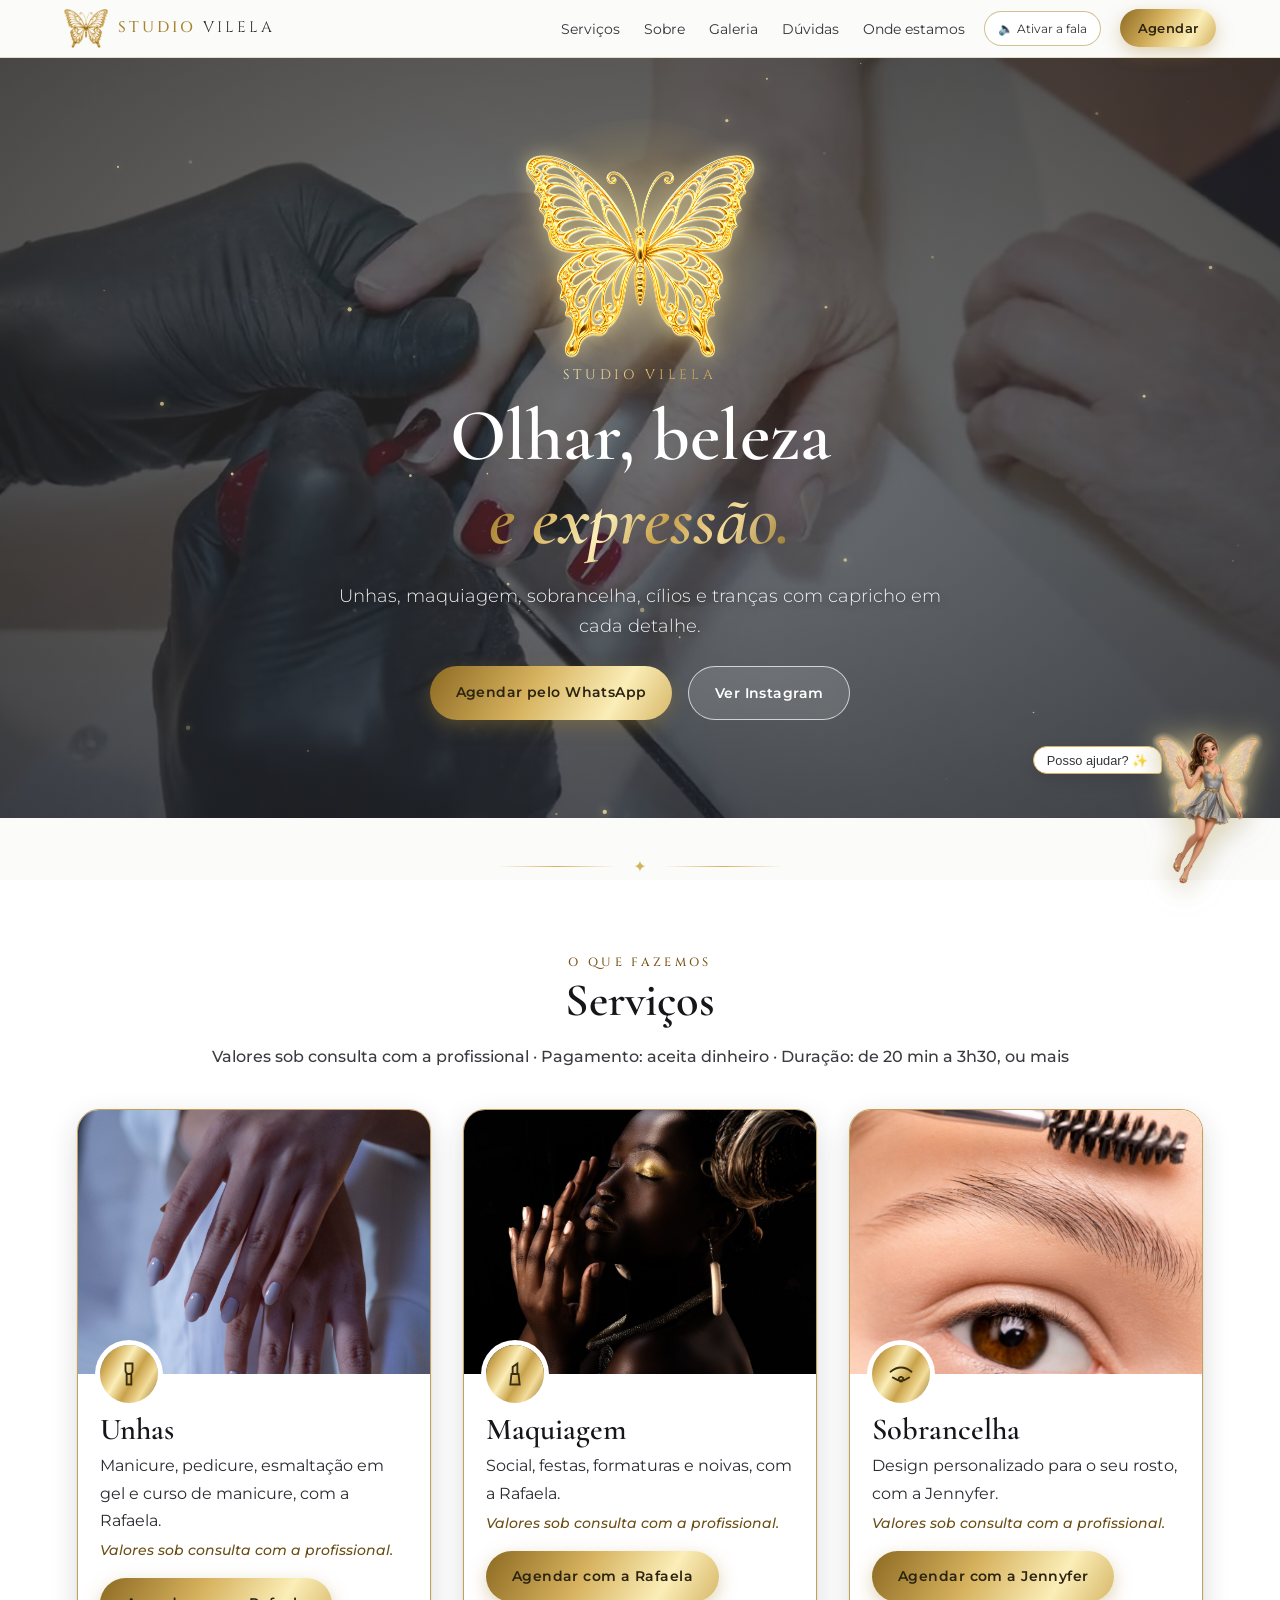
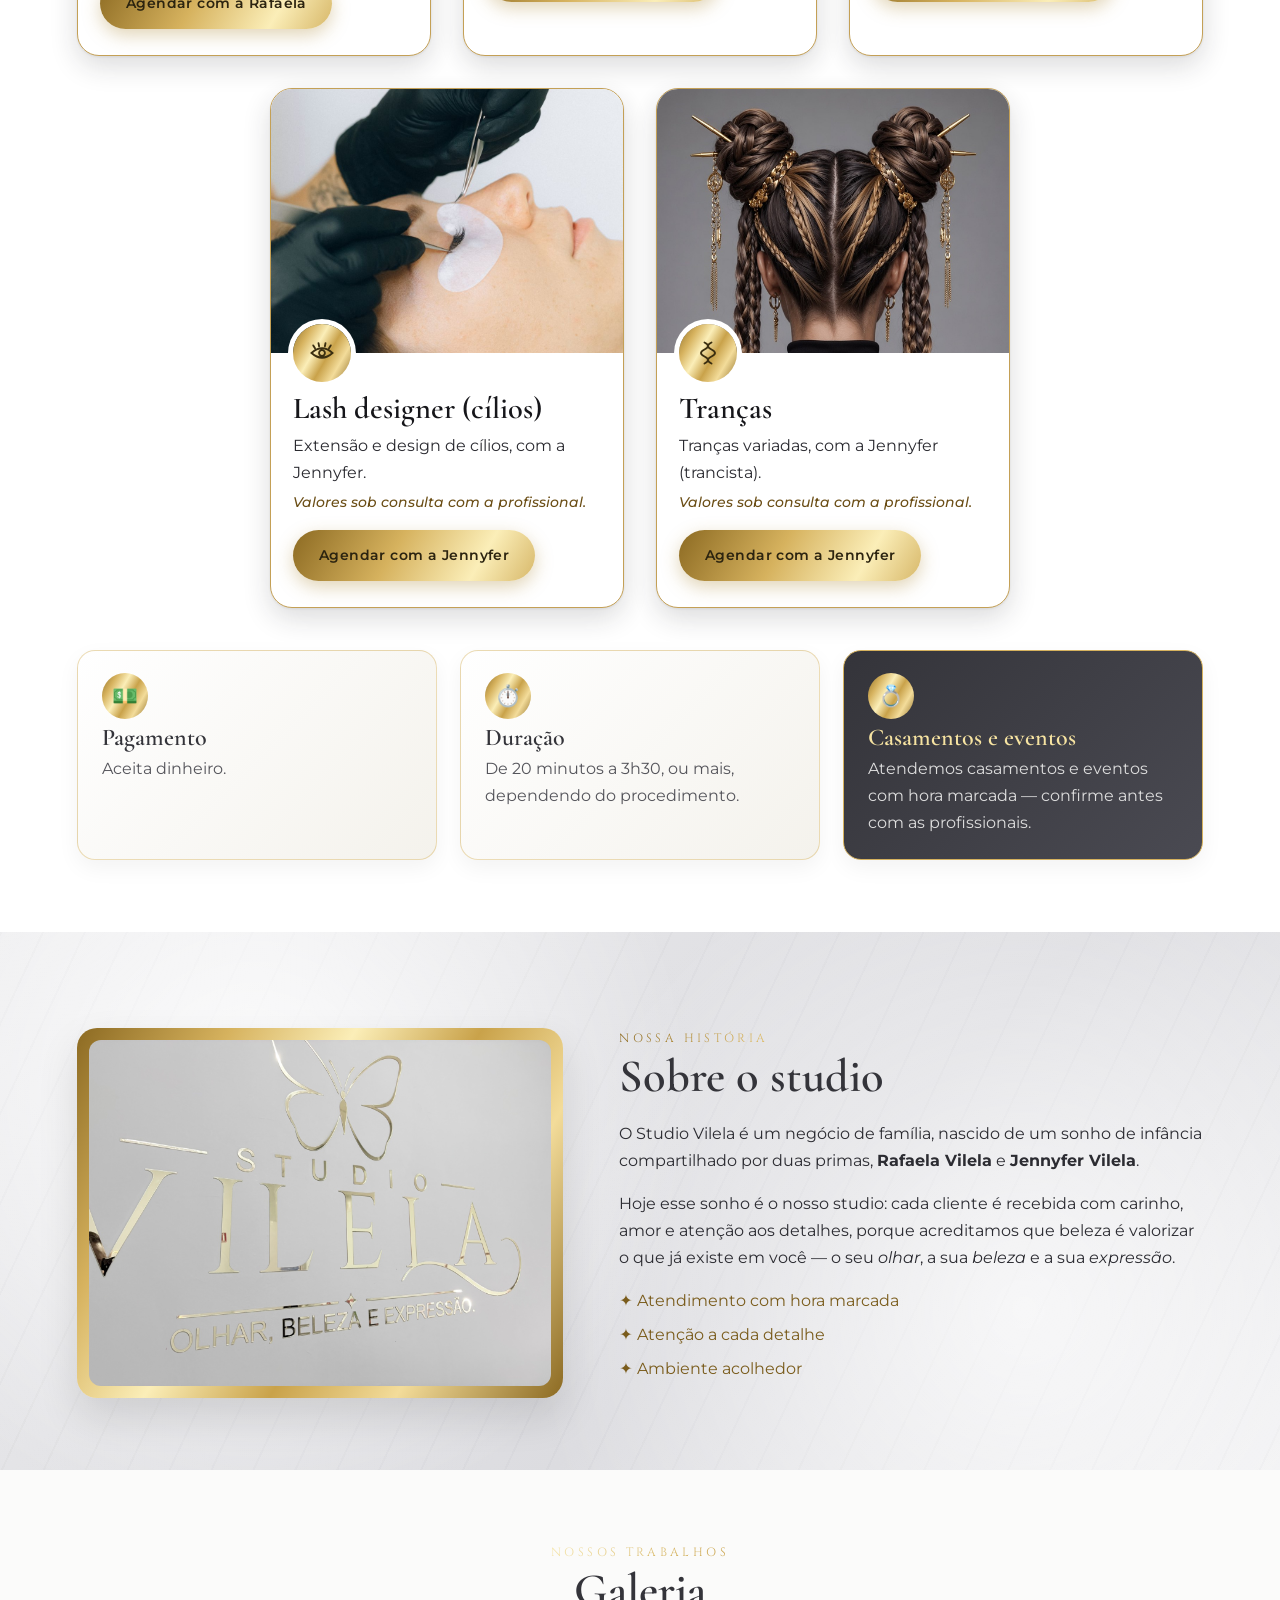
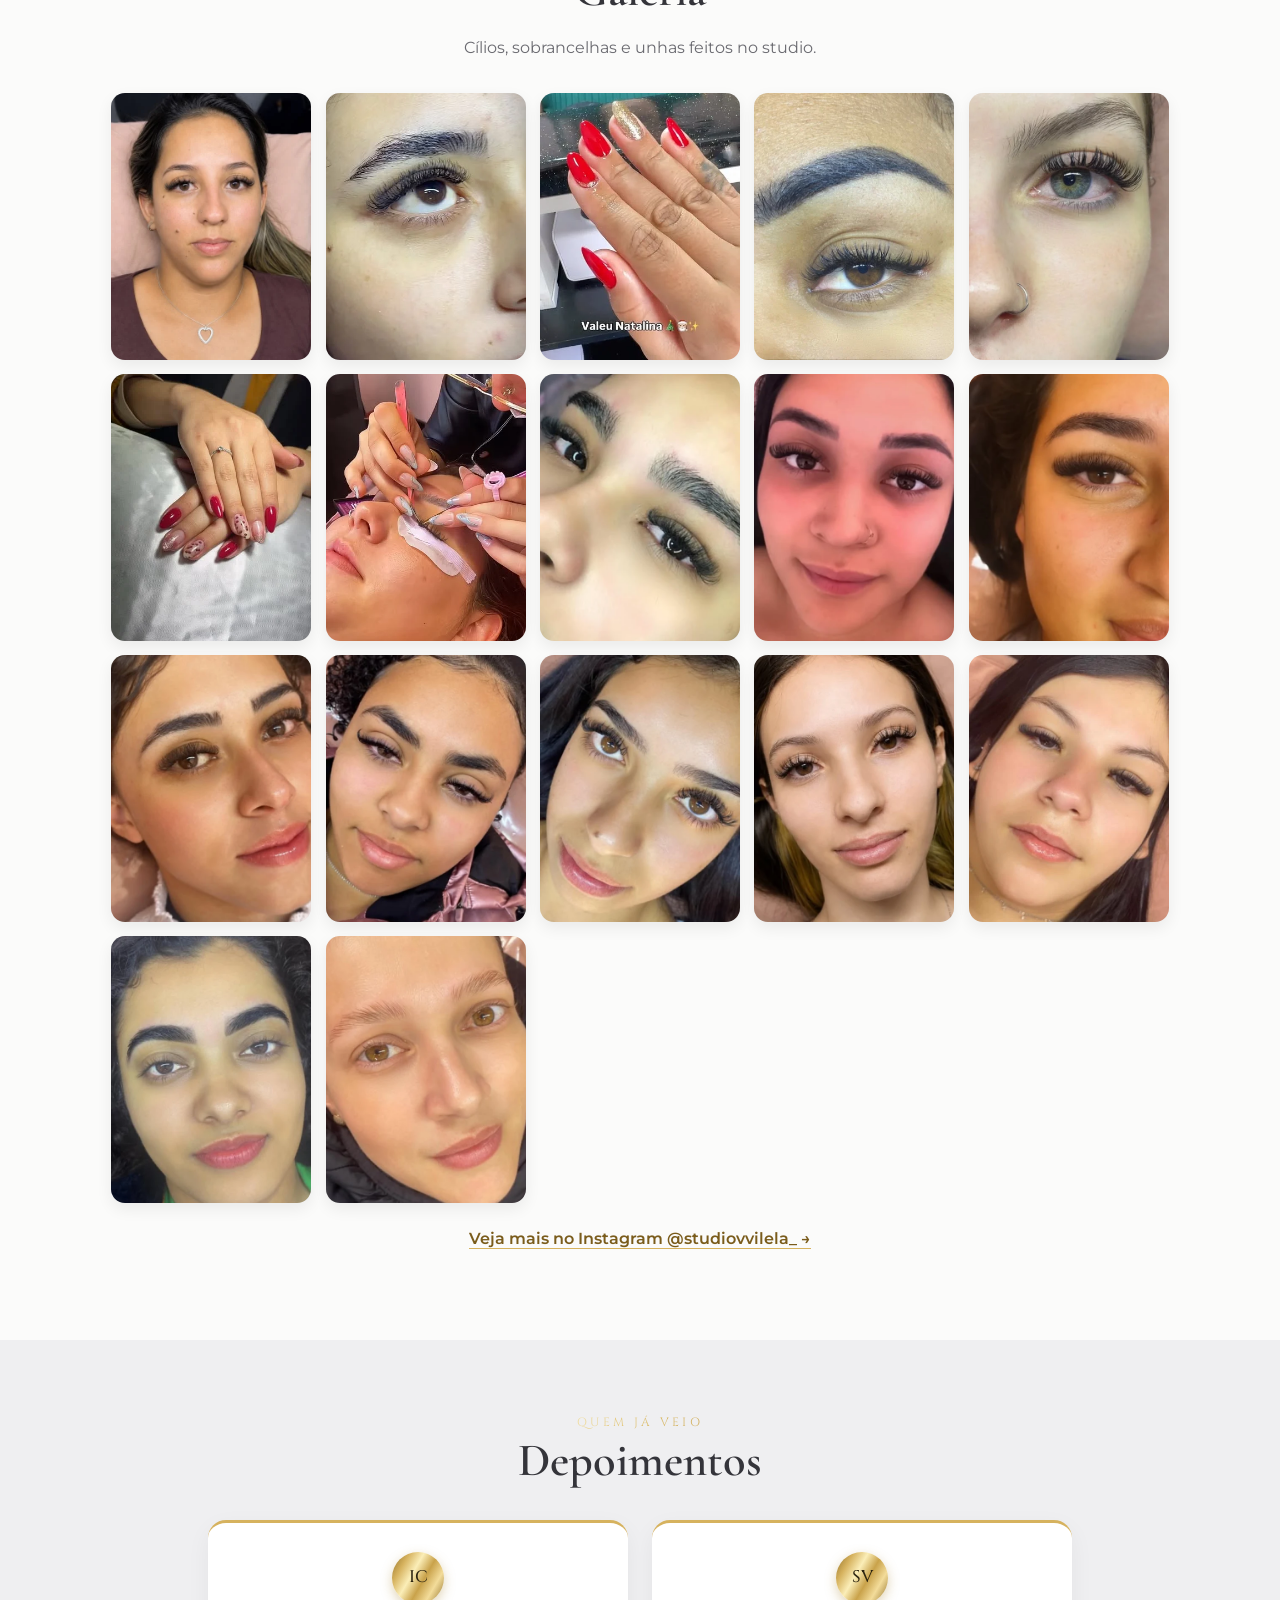
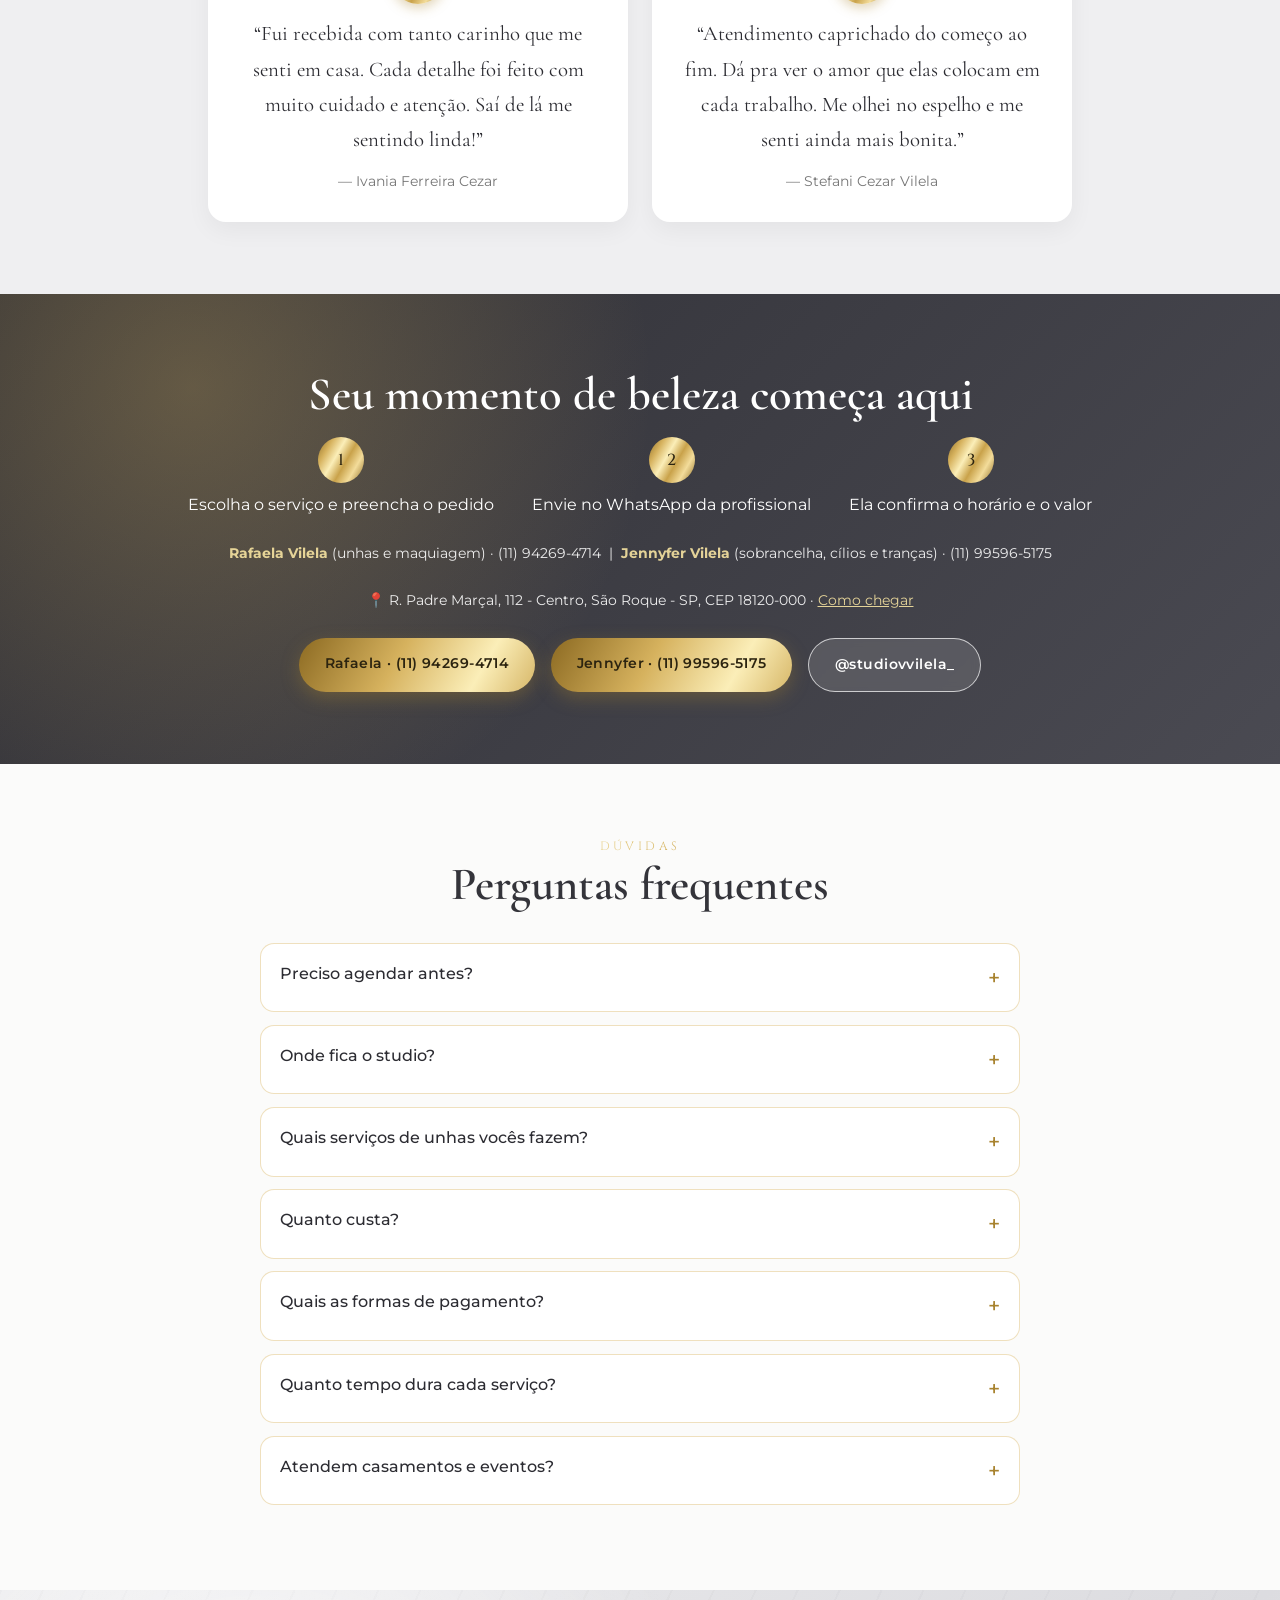
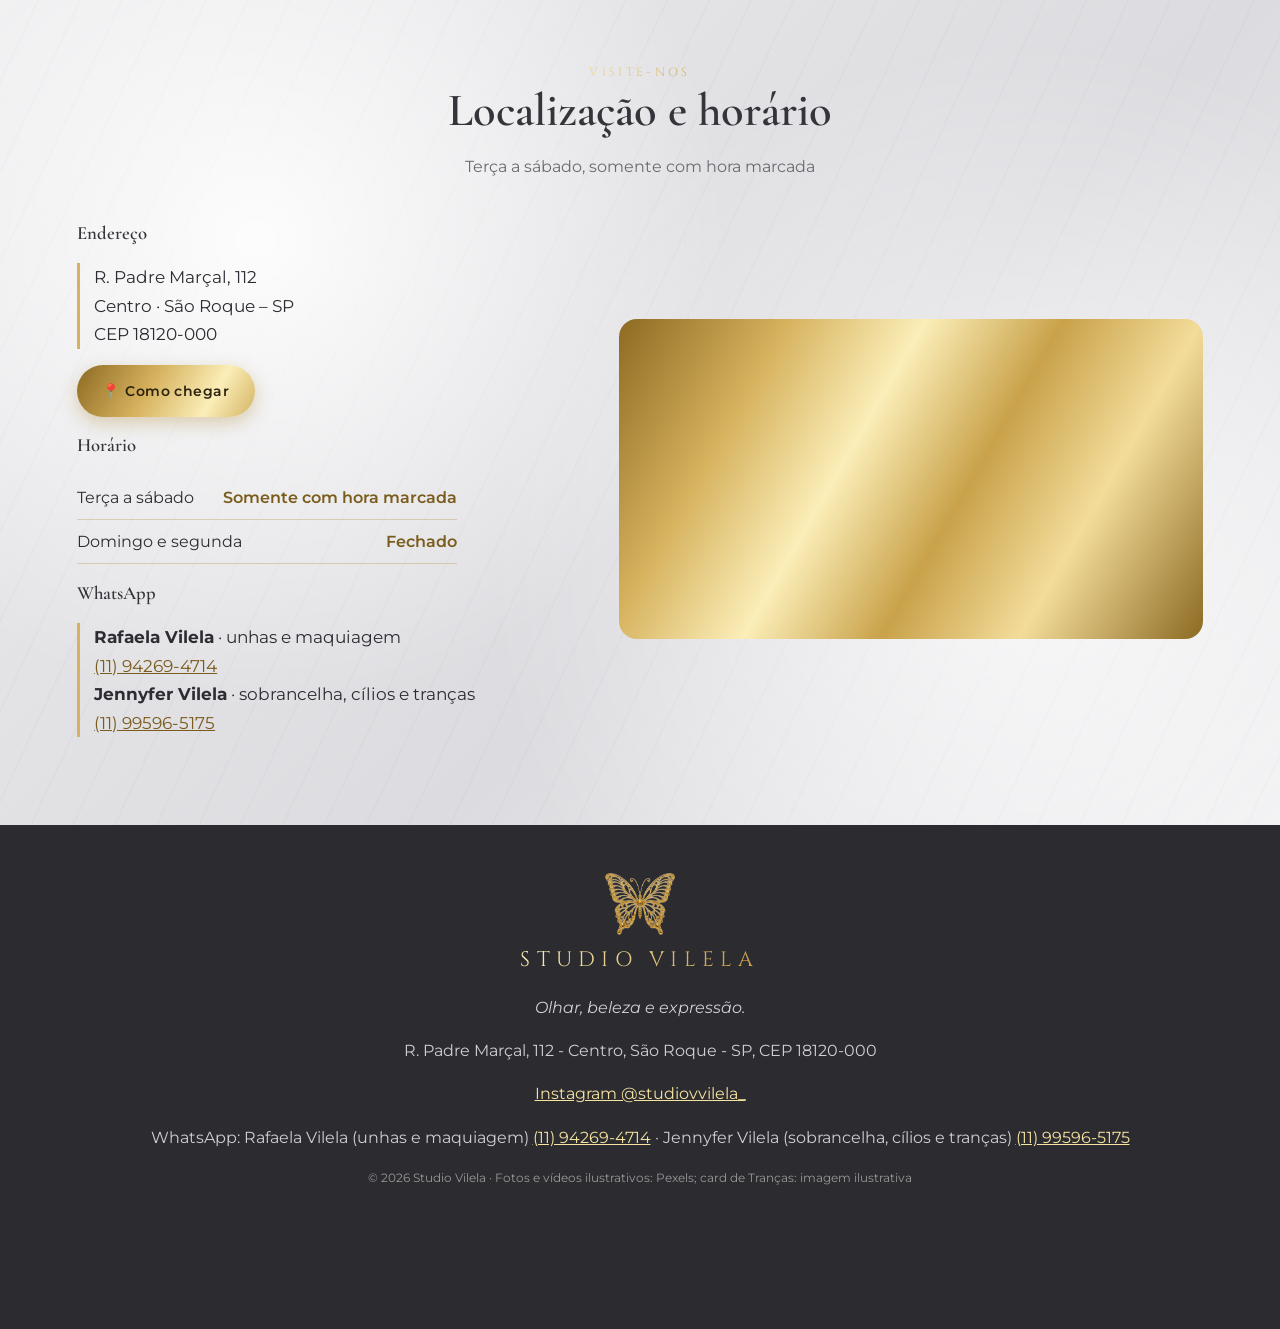
==== commit 6fb697e5: "Ajusta o crédito do card de Tranças para imagem ilustrativa O rodapé e o README passam a usar um tex" ====
--- a/index.html
+++ b/index.html
@@ -1,4 +1,4 @@
-<!doctype html><html lang="pt-BR"><head><meta charset="utf-8"><meta name="viewport" content="width=device-width,initial-scale=1"><title>Studio Vilela · Unhas, Maquiagem, Sobrancelha, Cílios e Tranças</title><meta name="description" content="Studio Vilela: unhas, maquiagem e design de sobrancelha. Olhar, beleza e expressão."><meta name="theme-color" content="#3a3a40"><link rel="icon" href="favicon.svg"><link rel="preconnect" href="https://fonts.googleapis.com"><link href="https://fonts.googleapis.com/css2?family=Cinzel:wght@400;500&family=Cormorant+Garamond:ital,wght@0,500;0,600;1,500&family=Montserrat:wght@300;400;500;600&display=swap" rel="stylesheet"><link rel="stylesheet" href="style.css?v=20261122-12"></head><body>
+<!doctype html><html lang="pt-BR"><head><meta charset="utf-8"><meta name="viewport" content="width=device-width,initial-scale=1"><title>Studio Vilela · Unhas, Maquiagem, Sobrancelha, Cílios e Tranças</title><meta name="description" content="Studio Vilela: unhas, maquiagem e design de sobrancelha. Olhar, beleza e expressão."><meta name="theme-color" content="#3a3a40"><link rel="icon" href="favicon.svg"><link rel="preconnect" href="https://fonts.googleapis.com"><link href="https://fonts.googleapis.com/css2?family=Cinzel:wght@400;500&family=Cormorant+Garamond:ital,wght@0,500;0,600;1,500&family=Montserrat:wght@300;400;500;600&display=swap" rel="stylesheet"><link rel="stylesheet" href="style.css?v=20261122-13"></head><body>
 <a class="pular" href="#conteudo">Pular para o conteúdo</a>
 <header class="topo"><a href="#inicio" class="marca" aria-label="Studio Vilela, início"><img src="img/borboleta.webp" alt="" width="44" height="39"><span><b>STUDIO</b> VILELA</span></a>
 <nav aria-label="Principal"><button class="menu-btn" aria-expanded="false" aria-controls="menu">Menu</button><ul id="menu"><li><a href="#servicos">Serviços</a></li><li><a href="#sobre">Sobre</a></li><li><a href="#galeria">Galeria</a></li><li><a href="#faq">Dúvidas</a></li><li><a href="#local">Onde estamos</a></li></ul></nav>
@@ -28,7 +28,7 @@
 <details><summary>Atendem casamentos e eventos?</summary><p>Atendemos casamentos e eventos com hora marcada — confirme antes com as profissionais. Rafaela (11) 94269-4714 para unhas e maquiagem; Jennyfer (11) 99596-5175 para sobrancelha, cílios e tranças.</p></details></div></section>
 <section id="local" class="sec marmore" data-fala><p class="kicker rev">Visite-nos</p><h2 class="rev">Localização e horário</h2><p class="sub rev">Terça a sábado, somente com hora marcada</p><div class="duo"><div class="rev"><h3>Endereço</h3><address class="end">R. Padre Marçal, 112<br>Centro · São Roque – SP<br>CEP 18120-000</address><a class="btn ouro" href="https://www.google.com/maps/search/?api=1&query=R.%20Padre%20Mar%C3%A7al%2C%20112%20-%20Centro%2C%20S%C3%A3o%20Roque%20-%20SP%2C%2018120-000%2C%20Brasil" target="_blank" rel="noopener">📍 Como chegar</a><h3>Horário</h3><ul class="horas"><li><span>Terça a sábado</span><b>Somente com hora marcada</b></li><li><span>Domingo e segunda</span><b>Fechado</b></li></ul><h3>WhatsApp</h3><p class="end"><b>Rafaela Vilela</b> · unhas e maquiagem<br><a href="https://wa.me/5511942694714" target="_blank" rel="noopener">(11) 94269-4714</a><br><b>Jennyfer Vilela</b> · sobrancelha, cílios e tranças<br><a href="https://wa.me/5511995965175" target="_blank" rel="noopener">(11) 99596-5175</a></p></div><div class="mapa rev"><iframe title="Mapa: Studio Vilela, R. Padre Marçal, 112 - Centro, São Roque - SP" src="https://www.google.com/maps?q=R.%20Padre%20Mar%C3%A7al%2C%20112%20-%20Centro%2C%20S%C3%A3o%20Roque%20-%20SP%2C%2018120-000%2C%20Brasil&output=embed" loading="lazy" referrerpolicy="no-referrer-when-downgrade" allowfullscreen></iframe></div></div></section>
 </main>
-<footer data-fala><img src="img/borboleta.webp" alt="" width="70"><p class="f-marca">STUDIO VILELA</p><p><em>Olhar, beleza e expressão.</em></p><p>R. Padre Marçal, 112 - Centro, São Roque - SP, CEP 18120-000</p><p><a href="https://www.instagram.com/studiovvilela_/" target="_blank" rel="noopener">Instagram @studiovvilela_</a> </p><p>WhatsApp: Rafaela Vilela (unhas e maquiagem) <a href="https://wa.me/5511942694714" target="_blank" rel="noopener">(11) 94269-4714</a> · Jennyfer Vilela (sobrancelha, cílios e tranças) <a href="https://wa.me/5511995965175" target="_blank" rel="noopener">(11) 99596-5175</a></p><p class="mini">© 2026 Studio Vilela · Fotos e vídeos ilustrativos: Pexels; card de Tranças: foto do studio, recolorida para o site</p></footer>
+<footer data-fala><img src="img/borboleta.webp" alt="" width="70"><p class="f-marca">STUDIO VILELA</p><p><em>Olhar, beleza e expressão.</em></p><p>R. Padre Marçal, 112 - Centro, São Roque - SP, CEP 18120-000</p><p><a href="https://www.instagram.com/studiovvilela_/" target="_blank" rel="noopener">Instagram @studiovvilela_</a> </p><p>WhatsApp: Rafaela Vilela (unhas e maquiagem) <a href="https://wa.me/5511942694714" target="_blank" rel="noopener">(11) 94269-4714</a> · Jennyfer Vilela (sobrancelha, cílios e tranças) <a href="https://wa.me/5511995965175" target="_blank" rel="noopener">(11) 99596-5175</a></p><p class="mini">© 2026 Studio Vilela · Fotos e vídeos ilustrativos: Pexels; card de Tranças: imagem ilustrativa</p></footer>
 <div class="fada" id="fada"><div class="fada-painel" id="fada-painel" role="dialog" aria-label="Assistente Vily" hidden><div class="fp-topo"><img src="img/fada-avatar.webp" alt="" width="40" height="40"><strong>Oi! Eu sou a Vily</strong><button id="fada-fechar" aria-label="Fechar assistente">×</button></div><p id="fada-txt" aria-live="polite">Como posso te ajudar?</p><div class="fp-botoes" id="fada-botoes"></div></div><button class="fada-btn" id="fada-btn" aria-expanded="false" aria-controls="fada-painel"><span class="balao">Posso ajudar? ✨</span><img src="img/fada.webp" alt="" width="120" height="162"><span class="sr">Abrir assistente Vily</span></button></div>
 <div id="voos" class="voos" hidden aria-hidden="true"></div>
-<script src="app.js?v=20261122-12"></script></body></html>
+<script src="app.js?v=20261122-13"></script></body></html>
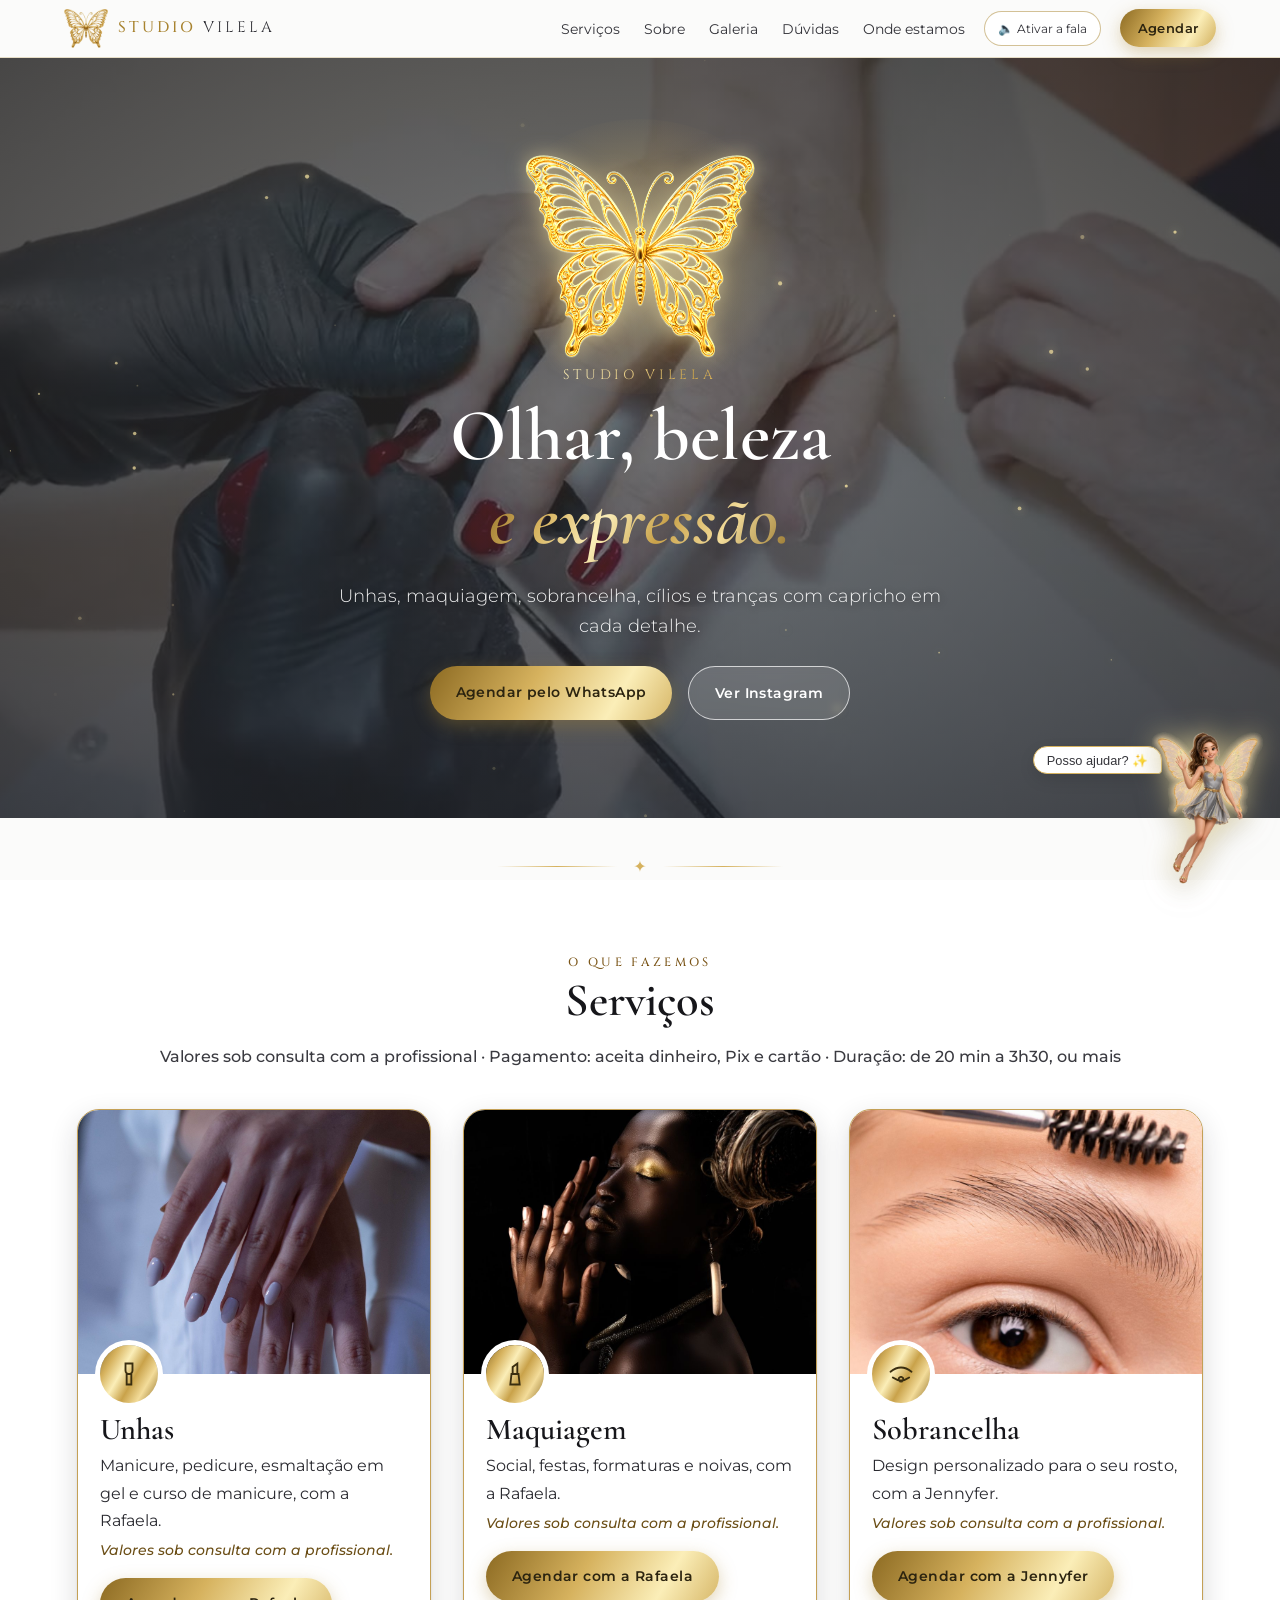
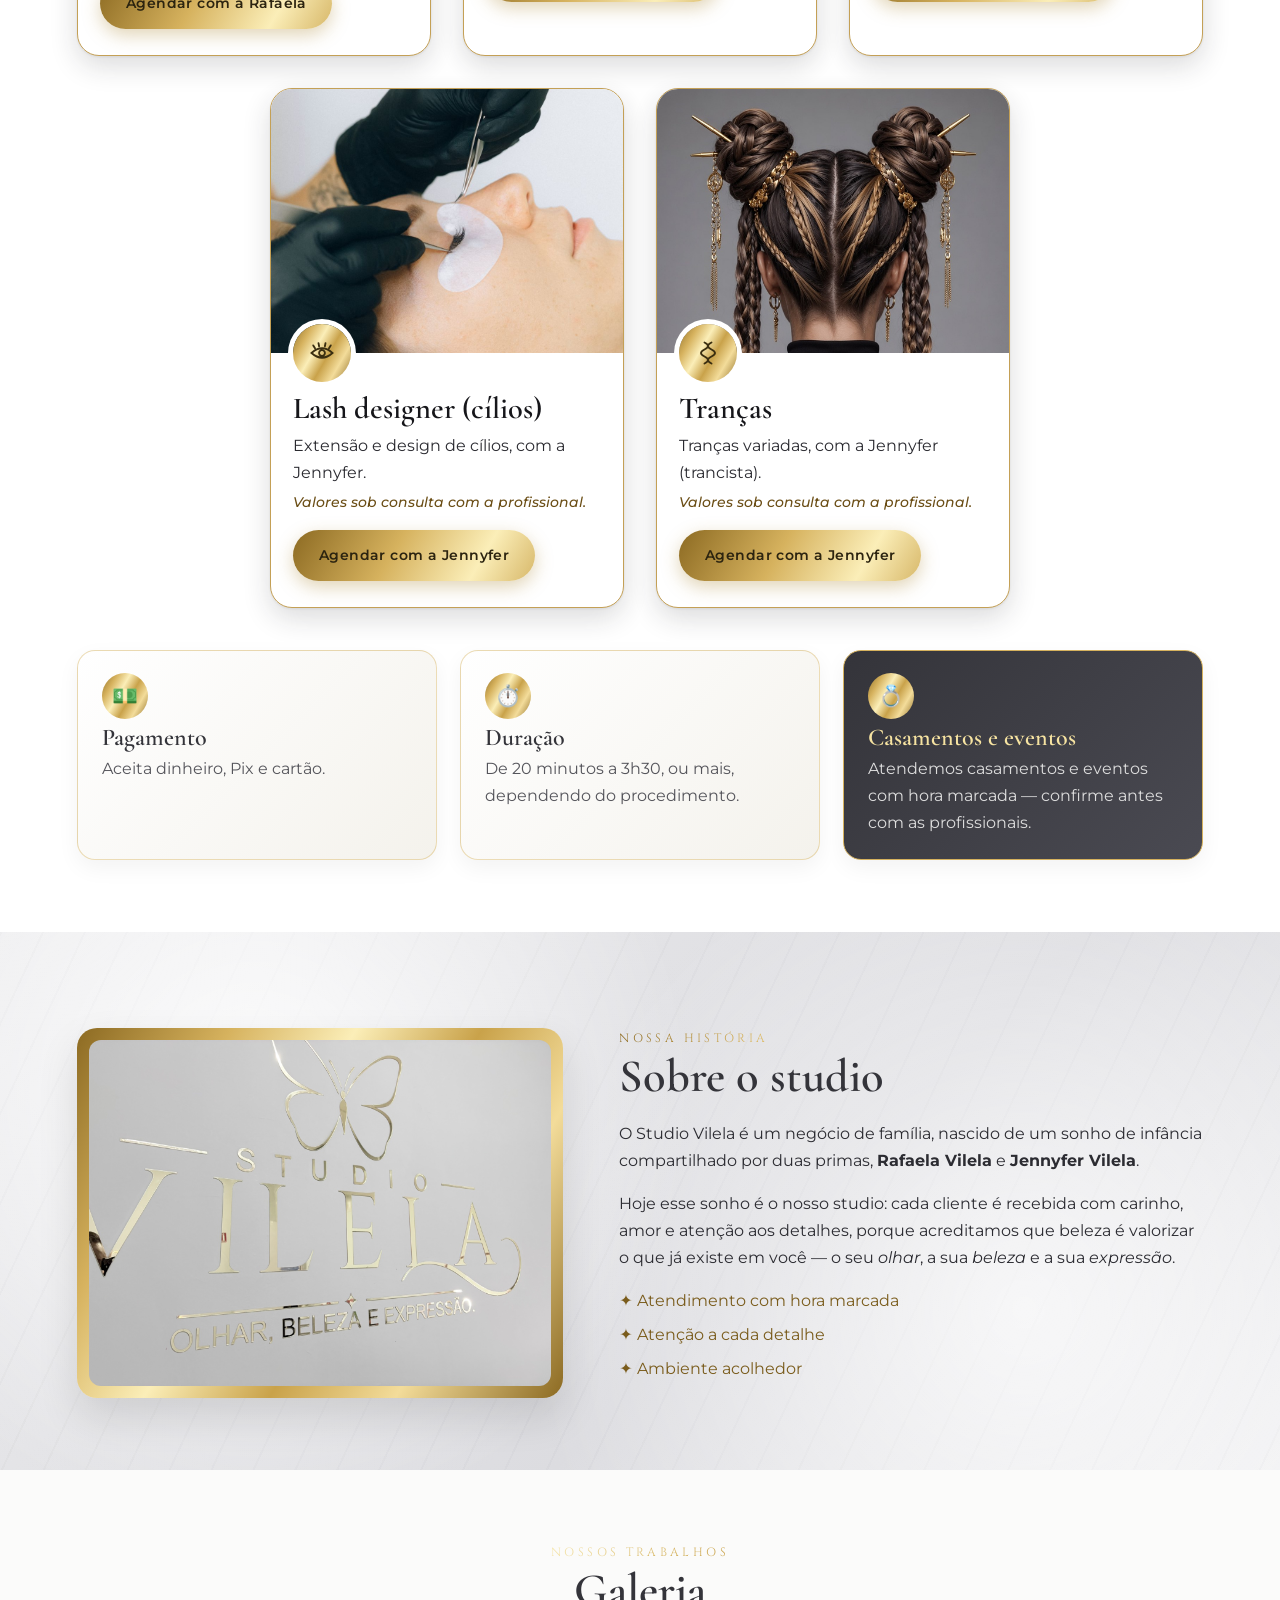
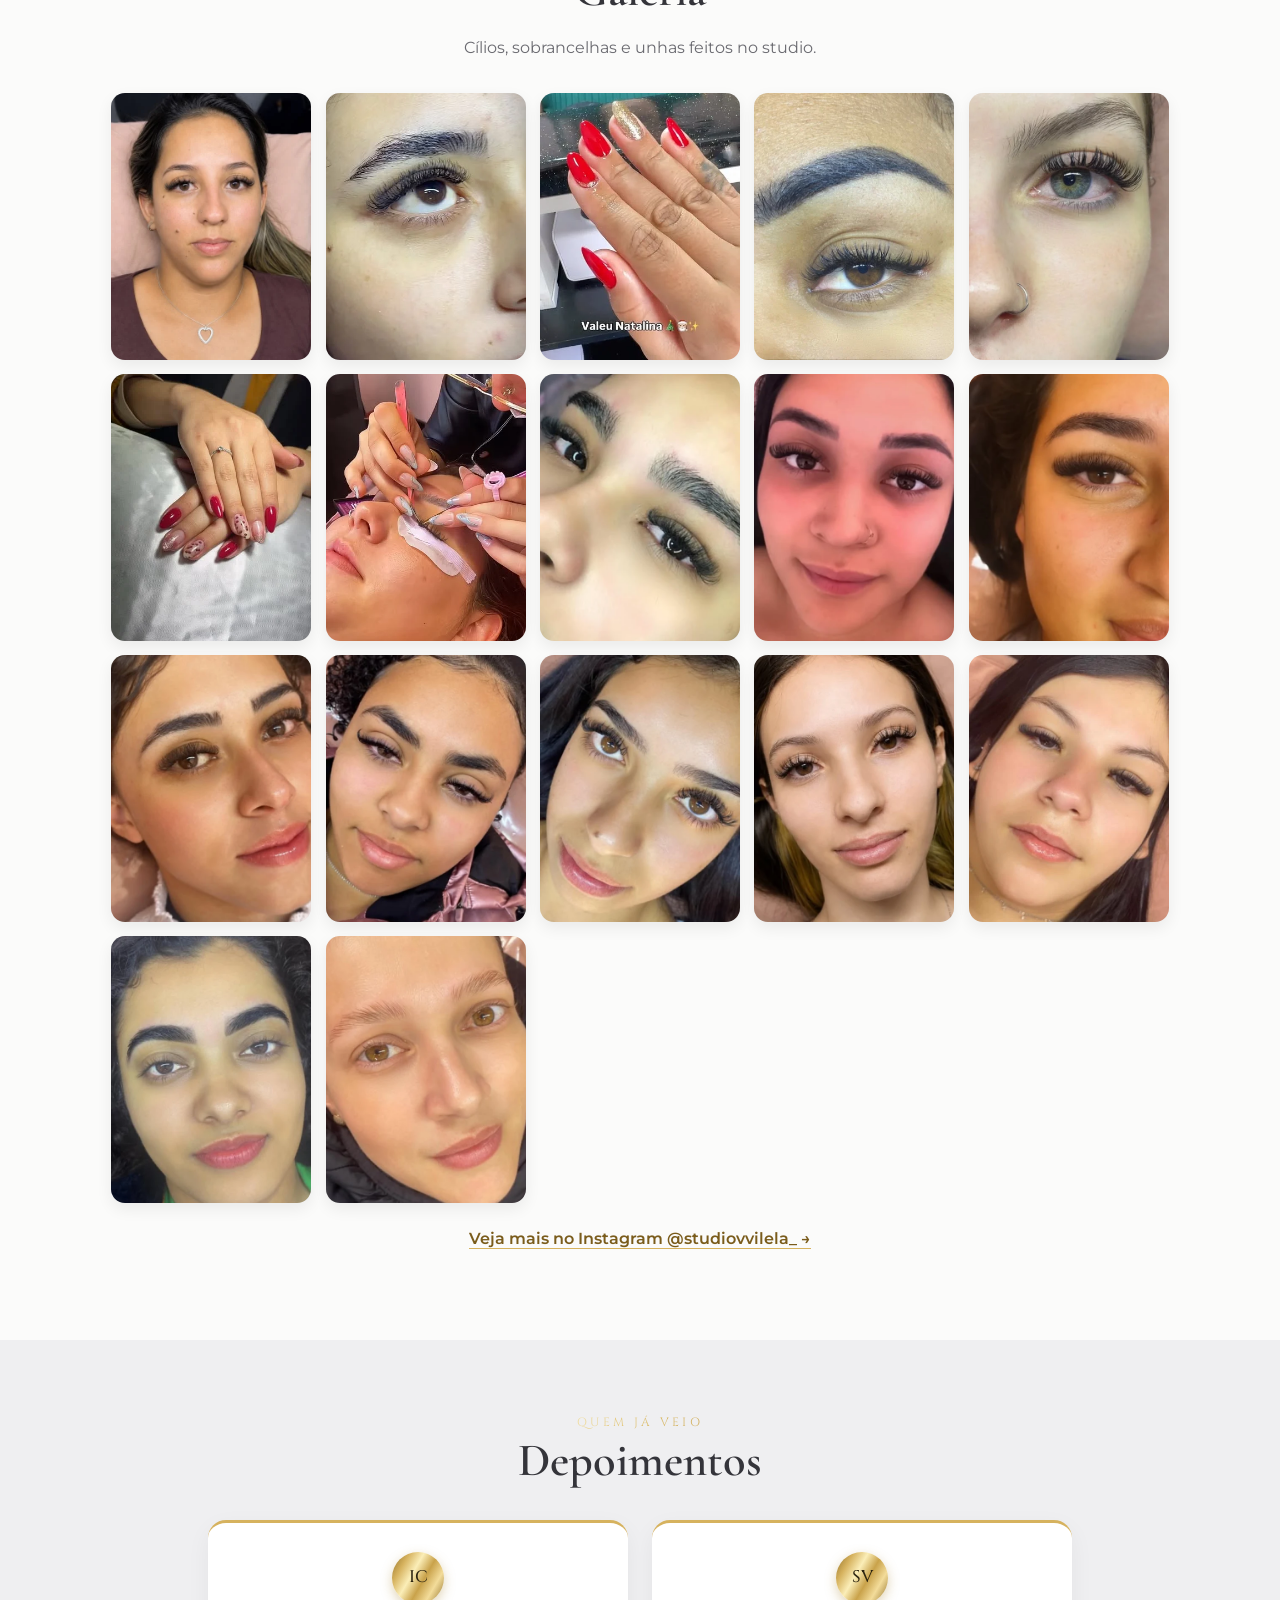
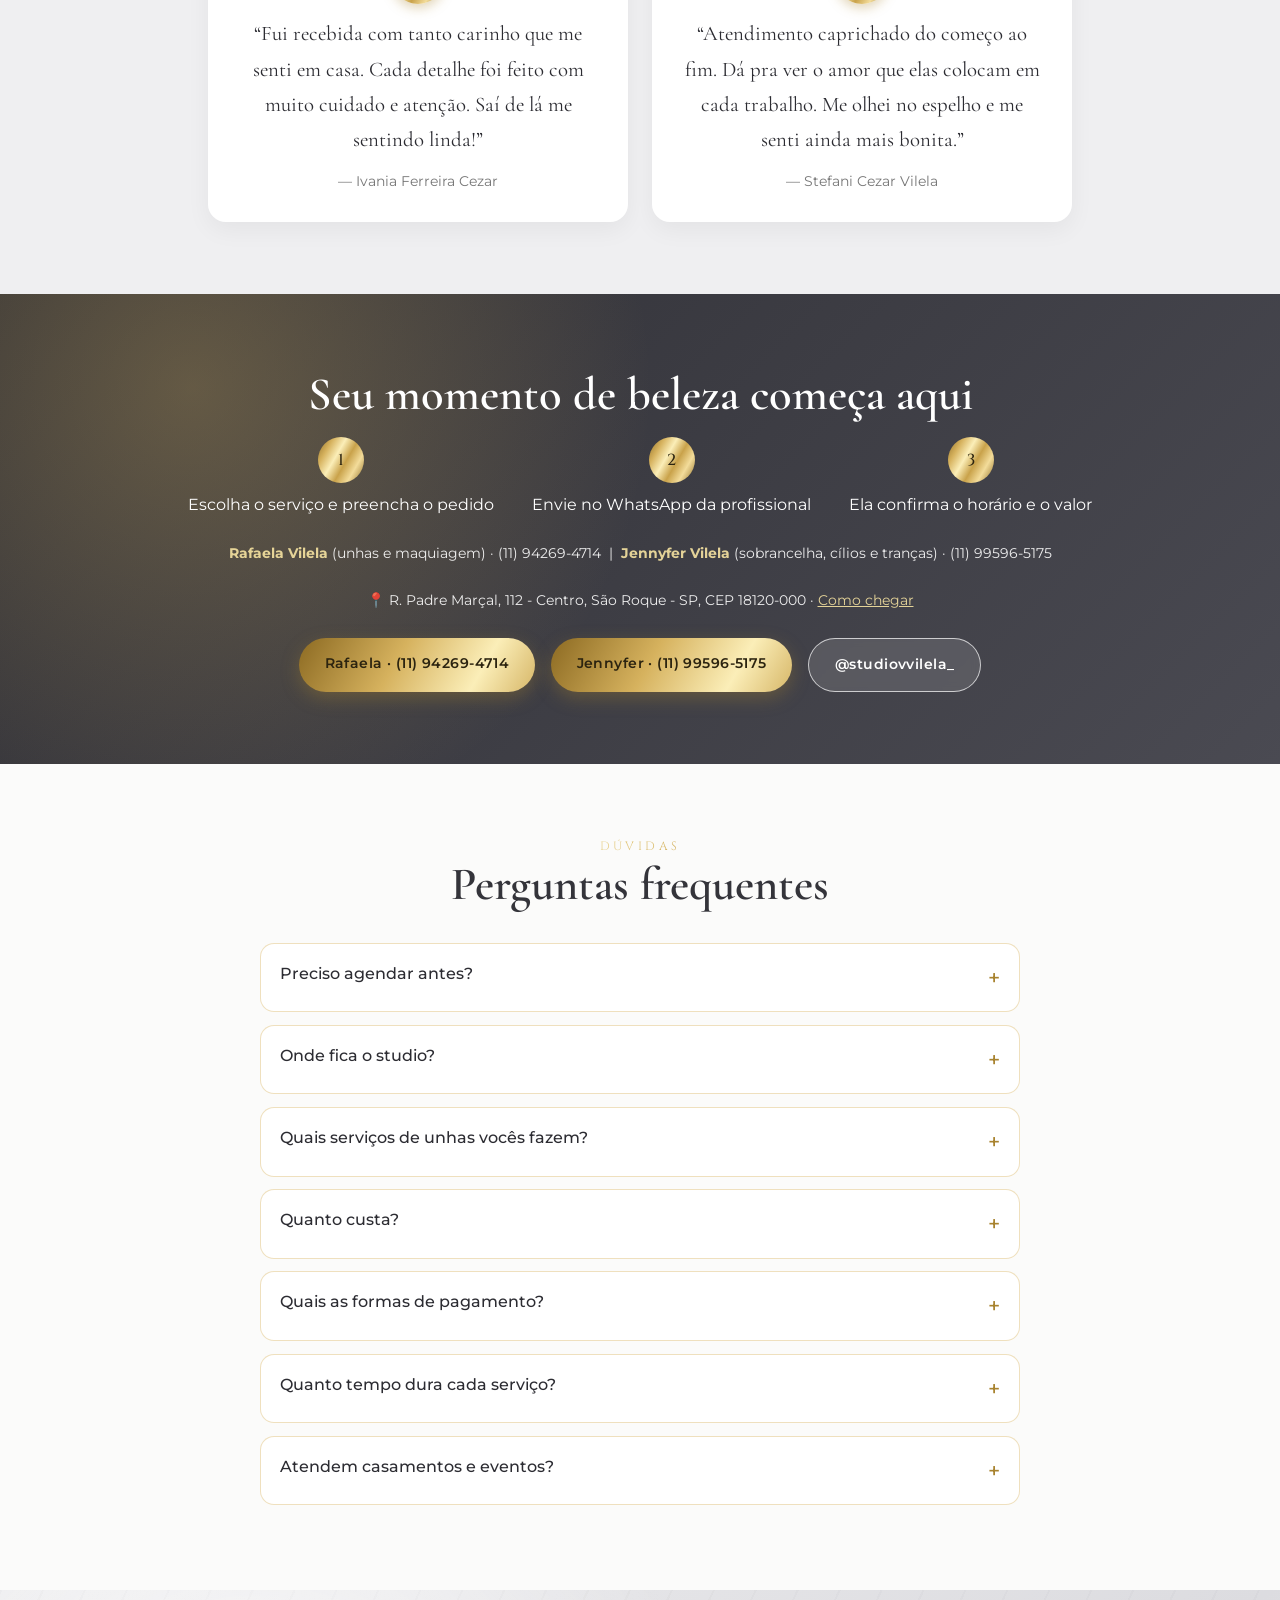
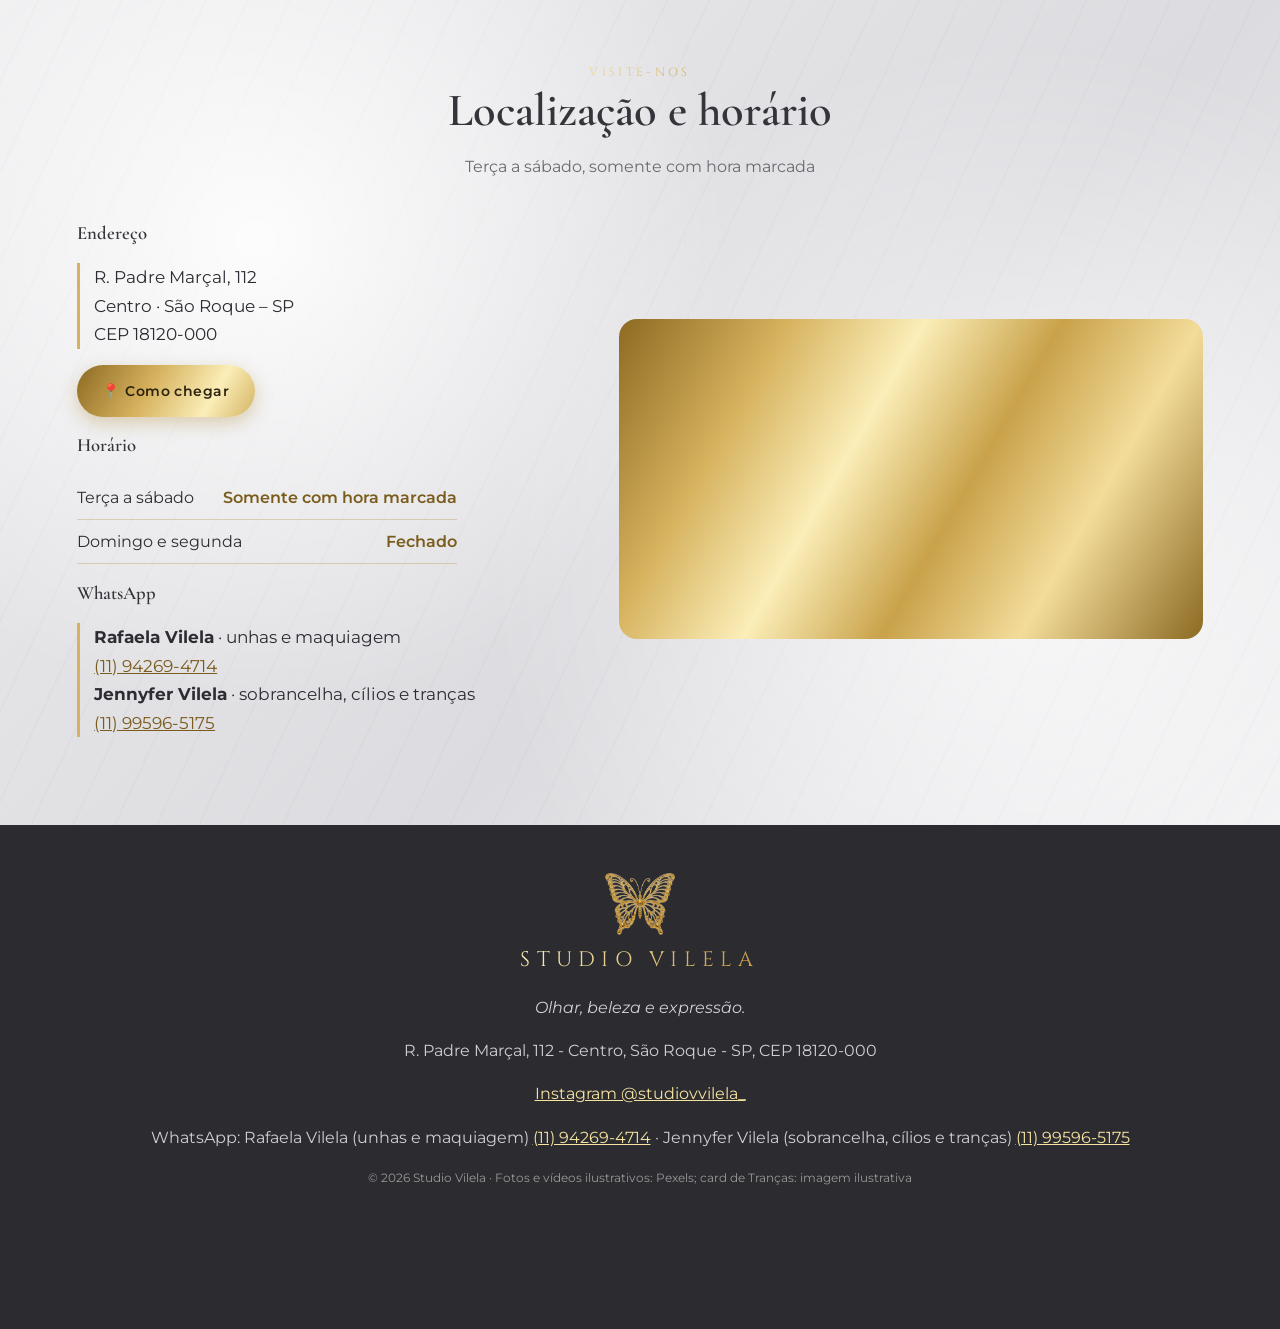
==== commit 43c0201b: "Atualiza o pagamento para dinheiro, Pix e cartão O site, a FAQ, as respostas da Vily e os áudios que" ====
--- a/index.html
+++ b/index.html
@@ -1,4 +1,4 @@
-<!doctype html><html lang="pt-BR"><head><meta charset="utf-8"><meta name="viewport" content="width=device-width,initial-scale=1"><title>Studio Vilela · Unhas, Maquiagem, Sobrancelha, Cílios e Tranças</title><meta name="description" content="Studio Vilela: unhas, maquiagem e design de sobrancelha. Olhar, beleza e expressão."><meta name="theme-color" content="#3a3a40"><link rel="icon" href="favicon.svg"><link rel="preconnect" href="https://fonts.googleapis.com"><link href="https://fonts.googleapis.com/css2?family=Cinzel:wght@400;500&family=Cormorant+Garamond:ital,wght@0,500;0,600;1,500&family=Montserrat:wght@300;400;500;600&display=swap" rel="stylesheet"><link rel="stylesheet" href="style.css?v=20261122-13"></head><body>
+<!doctype html><html lang="pt-BR"><head><meta charset="utf-8"><meta name="viewport" content="width=device-width,initial-scale=1"><title>Studio Vilela · Unhas, Maquiagem, Sobrancelha, Cílios e Tranças</title><meta name="description" content="Studio Vilela: unhas, maquiagem e design de sobrancelha. Olhar, beleza e expressão."><meta name="theme-color" content="#3a3a40"><link rel="icon" href="favicon.svg"><link rel="preconnect" href="https://fonts.googleapis.com"><link href="https://fonts.googleapis.com/css2?family=Cinzel:wght@400;500&family=Cormorant+Garamond:ital,wght@0,500;0,600;1,500&family=Montserrat:wght@300;400;500;600&display=swap" rel="stylesheet"><link rel="stylesheet" href="style.css?v=20261122-14"></head><body>
 <a class="pular" href="#conteudo">Pular para o conteúdo</a>
 <header class="topo"><a href="#inicio" class="marca" aria-label="Studio Vilela, início"><img src="img/borboleta.webp" alt="" width="44" height="39"><span><b>STUDIO</b> VILELA</span></a>
 <nav aria-label="Principal"><button class="menu-btn" aria-expanded="false" aria-controls="menu">Menu</button><ul id="menu"><li><a href="#servicos">Serviços</a></li><li><a href="#sobre">Sobre</a></li><li><a href="#galeria">Galeria</a></li><li><a href="#faq">Dúvidas</a></li><li><a href="#local">Onde estamos</a></li></ul></nav>
@@ -10,12 +10,12 @@
 <section id="inicio" class="hero" data-fala><video class="hero-vid" autoplay muted loop playsinline preload="metadata" poster="video/hero-poster.jpg" aria-hidden="true"><source src="video/hero.mp4" type="video/mp4"></video><div class="hero-veu"></div><canvas class="brilhos" aria-hidden="true"></canvas>
 <div class="hero-txt"><div class="borb" aria-hidden="true"><span class="borb-glow"></span><span class="asa asa-e"></span><span class="asa asa-d"></span></div><p class="kicker">Studio Vilela</p><h1>Olhar, beleza<br><em>e expressão.</em></h1><p class="lead">Unhas, maquiagem, sobrancelha, cílios e tranças com capricho em cada detalhe.</p><div class="botoes"><a class="btn ouro" href="#agendar">Agendar pelo WhatsApp</a><a class="btn vidro" href="https://www.instagram.com/studiovvilela_/" target="_blank" rel="noopener">Ver Instagram</a></div></div></section>
 <div class="orn" aria-hidden="true"><span></span>✦<span></span></div>
-<section id="servicos" class="sec" data-fala><p class="kicker rev">O que fazemos</p><h2 class="rev">Serviços</h2><p class="sub rev">Valores sob consulta com a profissional · Pagamento: aceita dinheiro · Duração: de 20 min a 3h30, ou mais</p><div class="cards">
+<section id="servicos" class="sec" data-fala><p class="kicker rev">O que fazemos</p><h2 class="rev">Serviços</h2><p class="sub rev">Valores sob consulta com a profissional · Pagamento: aceita dinheiro, Pix e cartão · Duração: de 20 min a 3h30, ou mais</p><div class="cards">
 <article class="card rev"><div class="card-img"><img src="img/unhas-gel.jpg" alt="Mãos com esmaltação em gel milky, unhas ovais médias e bem feitas (foto ilustrativa)" loading="lazy"></div><div class="ico" aria-hidden="true"><svg viewBox="0 0 24 24"><path d="M9 3h6v6a3 3 0 0 1-6 0Z M10 11v10h4V11"/></svg></div><h3>Unhas</h3><p>Manicure, pedicure, esmaltação em gel e curso de manicure, com a Rafaela. <span class="valor">Valores sob consulta com a profissional.</span></p><a class="btn ouro js-wa" data-servico="unhas" data-msg="Olá, Rafaela! Tudo bem? Vim pelo site do Studio Vilela e gostaria de agendar unhas, por favor." href="#fada-agendar">Agendar com a Rafaela</a></article>
 <article class="card rev"><div class="card-img"><img src="img/make.jpg" alt="Maquiagem com tons dourados (foto ilustrativa)" loading="lazy"></div><div class="ico" aria-hidden="true"><svg viewBox="0 0 24 24"><path d="M8 21h8l-1-9H9Z M10 12V6l4-3v9"/></svg></div><h3>Maquiagem</h3><p>Social, festas, formaturas e noivas, com a Rafaela. <span class="valor">Valores sob consulta com a profissional.</span></p><a class="btn ouro js-wa" data-servico="make" data-msg="Olá, Rafaela! Tudo bem? Vim pelo site do Studio Vilela e gostaria de agendar maquiagem, por favor." href="#fada-agendar">Agendar com a Rafaela</a></article>
 <article class="card rev"><div class="card-img"><img src="img/sobrancelha-design.jpg" alt="Sobrancelha natural bem desenhada sendo penteada com escovinha (foto ilustrativa)" loading="lazy"></div><div class="ico" aria-hidden="true"><svg viewBox="0 0 24 24"><path d="M3 10q9-7 18 0 M5 15q7 5 14 0 M12 14.5a2 2 0 1 0 .01 0"/></svg></div><h3>Sobrancelha</h3><p>Design personalizado para o seu rosto, com a Jennyfer. <span class="valor">Valores sob consulta com a profissional.</span></p><a class="btn ouro js-wa" data-servico="sobr" data-quem="jen" data-msg="Olá, Jennyfer! Tudo bem? Vim pelo site do Studio Vilela e gostaria de agendar design de sobrancelha, por favor." href="#fada-agendar">Agendar com a Jennyfer</a></article>
 <article class="card rev"><div class="card-img"><img src="img/cilios.jpg" alt="Aplicação de extensão de cílios (foto ilustrativa)" loading="lazy"></div><div class="ico" aria-hidden="true"><svg viewBox="0 0 24 24"><path d="M3 12q9-8 18 0q-9 8-18 0Z M12 9.5a2.5 2.5 0 1 0 .01 0 M6 8 4.5 5.5M9.5 6.2 9 3.5M14.5 6.2 15 3.5M18 8l1.5-2.5"/></svg></div><h3>Lash designer (cílios)</h3><p>Extensão e design de cílios, com a Jennyfer. <span class="valor">Valores sob consulta com a profissional.</span></p><a class="btn ouro js-wa" data-servico="cilios" data-quem="jen" data-msg="Olá, Jennyfer! Tudo bem? Vim pelo site do Studio Vilela e gostaria de agendar cílios (lash), por favor." href="#fada-agendar">Agendar com a Jennyfer</a></article>
-<article class="card rev"><div class="card-img"><img src="img/trancas-box.jpg" alt="Vista de costas: dois coques trançados com tranças longas, mechas douradas e acessórios de ouro (foto ilustrativa)" loading="lazy"></div><div class="ico" aria-hidden="true"><svg viewBox="0 0 24 24"><path d="M9 3q6 3 0 6q-6 3 0 6q6 3 0 6 M15 3q-6 3 0 6q6 3 0 6q-6 3 0 6"/></svg></div><h3>Tranças</h3><p>Tranças variadas, com a Jennyfer (trancista). <span class="valor">Valores sob consulta com a profissional.</span></p><a class="btn ouro js-wa" data-servico="trancas" data-quem="jen" data-msg="Olá, Jennyfer! Tudo bem? Vim pelo site do Studio Vilela e gostaria de agendar tranças, por favor." href="#fada-agendar">Agendar com a Jennyfer</a></article></div><div class="infos" id="infos"><div class="info rev"><span class="info-ico" aria-hidden="true">💵</span><h3>Pagamento</h3><p>Aceita dinheiro.</p></div><div class="info rev"><span class="info-ico" aria-hidden="true">⏱️</span><h3>Duração</h3><p>De 20 minutos a 3h30, ou mais, dependendo do procedimento.</p></div><div class="info rev destaque"><span class="info-ico" aria-hidden="true">💍</span><h3>Casamentos e eventos</h3><p>Atendemos casamentos e eventos com hora marcada — confirme antes com as profissionais.</p></div></div></section>
+<article class="card rev"><div class="card-img"><img src="img/trancas-box.jpg" alt="Vista de costas: dois coques trançados com tranças longas, mechas douradas e acessórios de ouro (foto ilustrativa)" loading="lazy"></div><div class="ico" aria-hidden="true"><svg viewBox="0 0 24 24"><path d="M9 3q6 3 0 6q-6 3 0 6q6 3 0 6 M15 3q-6 3 0 6q6 3 0 6q-6 3 0 6"/></svg></div><h3>Tranças</h3><p>Tranças variadas, com a Jennyfer (trancista). <span class="valor">Valores sob consulta com a profissional.</span></p><a class="btn ouro js-wa" data-servico="trancas" data-quem="jen" data-msg="Olá, Jennyfer! Tudo bem? Vim pelo site do Studio Vilela e gostaria de agendar tranças, por favor." href="#fada-agendar">Agendar com a Jennyfer</a></article></div><div class="infos" id="infos"><div class="info rev"><span class="info-ico" aria-hidden="true">💵</span><h3>Pagamento</h3><p>Aceita dinheiro, Pix e cartão.</p></div><div class="info rev"><span class="info-ico" aria-hidden="true">⏱️</span><h3>Duração</h3><p>De 20 minutos a 3h30, ou mais, dependendo do procedimento.</p></div><div class="info rev destaque"><span class="info-ico" aria-hidden="true">💍</span><h3>Casamentos e eventos</h3><p>Atendemos casamentos e eventos com hora marcada — confirme antes com as profissionais.</p></div></div></section>
 <section id="sobre" class="sec marmore" data-fala><div class="duo"><figure class="rev moldura"><img src="logo-foto.jpg" alt="Logo do Studio Vilela em acrílico espelhado dourado na parede do studio" loading="lazy"></figure><div class="rev"><p class="kicker">Nossa história</p><h2>Sobre o studio</h2><p>O Studio Vilela é um negócio de família, nascido de um sonho de infância compartilhado por duas primas, <b>Rafaela Vilela</b> e <b>Jennyfer Vilela</b>.</p><p>Hoje esse sonho é o nosso studio: cada cliente é recebida com carinho, amor e atenção aos detalhes, porque acreditamos que beleza é valorizar o que já existe em você — o seu <em>olhar</em>, a sua <em>beleza</em> e a sua <em>expressão</em>.</p><ul class="selos"><li>✦ Atendimento com hora marcada</li><li>✦ Atenção a cada detalhe</li><li>✦ Ambiente acolhedor</li></ul></div></div></section>
 <section id="galeria" class="sec" data-fala><p class="kicker rev">Nossos trabalhos</p><h2 class="rev">Galeria</h2><p class="sub rev">Cílios, sobrancelhas e unhas feitos no studio.</p><div class="galeria2"><button class="g2 rev" data-src="img/trabalhos/01.webp"><img src="img/trabalhos/01.webp" alt="Cliente com extensão de cílios feita no Studio Vilela" loading="lazy" width="480" height="640"></button><button class="g2 rev" data-src="img/trabalhos/02.webp"><img src="img/trabalhos/02.webp" alt="Sobrancelha desenhada e cílios, trabalho do Studio Vilela" loading="lazy" width="360" height="640"></button><button class="g2 rev" data-src="img/trabalhos/03.webp"><img src="img/trabalhos/03.webp" alt="Unhas longas vermelhas com detalhe decorado, trabalho do Studio Vilela" loading="lazy" width="360" height="640"></button><button class="g2 rev" data-src="img/trabalhos/04.webp"><img src="img/trabalhos/04.webp" alt="Design de sobrancelha e cílios em close, trabalho do Studio Vilela" loading="lazy" width="535" height="640"></button><button class="g2 rev" data-src="img/trabalhos/05.webp"><img src="img/trabalhos/05.webp" alt="Close de olho com extensão de cílios, trabalho do Studio Vilela" loading="lazy" width="480" height="640"></button><button class="g2 rev" data-src="img/trabalhos/06.webp"><img src="img/trabalhos/06.webp" alt="Unhas vermelhas e decoradas em tom nude, trabalho do Studio Vilela" loading="lazy" width="361" height="640"></button><button class="g2 rev" data-src="img/trabalhos/07.webp"><img src="img/trabalhos/07.webp" alt="Aplicação de extensão de cílios no Studio Vilela" loading="lazy" width="361" height="640"></button><button class="g2 rev" data-src="img/trabalhos/08.webp"><img src="img/trabalhos/08.webp" alt="Close de sobrancelha e cílios, trabalho do Studio Vilela" loading="lazy" width="472" height="635"></button><button class="g2 rev" data-src="img/trabalhos/09.webp"><img src="img/trabalhos/09.webp" alt="Cliente com cílios e sobrancelha feitos no studio" loading="lazy" width="476" height="635"></button><button class="g2 rev" data-src="img/trabalhos/10.webp"><img src="img/trabalhos/10.webp" alt="Close de extensão de cílios, trabalho do Studio Vilela" loading="lazy" width="472" height="638"></button><button class="g2 rev" data-src="img/trabalhos/11.webp"><img src="img/trabalhos/11.webp" alt="Cliente com sobrancelha e cílios feitos no studio" loading="lazy" width="472" height="637"></button><button class="g2 rev" data-src="img/trabalhos/12.webp"><img src="img/trabalhos/12.webp" alt="Cliente com extensão de cílios feita no studio" loading="lazy" width="472" height="638"></button><button class="g2 rev" data-src="img/trabalhos/13.webp"><img src="img/trabalhos/13.webp" alt="Cliente com cílios e sobrancelha, resultado do studio" loading="lazy" width="472" height="638"></button><button class="g2 rev" data-src="img/trabalhos/14.webp"><img src="img/trabalhos/14.webp" alt="Cliente com extensão de cílios, resultado do studio" loading="lazy" width="476" height="631"></button><button class="g2 rev" data-src="img/trabalhos/15.webp"><img src="img/trabalhos/15.webp" alt="Cliente com cílios feitos no Studio Vilela" loading="lazy" width="472" height="638"></button><button class="g2 rev" data-src="img/trabalhos/16.webp"><img src="img/trabalhos/16.webp" alt="Cliente com design de sobrancelha feito no studio" loading="lazy" width="472" height="638"></button><button class="g2 rev" data-src="img/trabalhos/17.webp"><img src="img/trabalhos/17.webp" alt="Cliente com sobrancelha e cílios naturais feitos no studio" loading="lazy" width="472" height="638"></button></div><p class="rev ver-mais"><a href="https://www.instagram.com/studiovvilela_/" target="_blank" rel="noopener">Veja mais no Instagram @studiovvilela_ →</a></p></section>
 <dialog id="lightbox" aria-label="Foto ampliada"><button class="lb-x" aria-label="Fechar">×</button><img alt=""></dialog>
@@ -23,7 +23,7 @@
 <section id="agendar" class="cta" data-fala><div class="rev"><h2>Seu momento de beleza começa aqui</h2><ol class="passos"><li>Escolha o serviço e preencha o pedido</li><li>Envie no WhatsApp da profissional</li><li>Ela confirma o horário e o valor</li></ol><p class="cta-end"><b>Rafaela Vilela</b> (unhas e maquiagem) · (11) 94269-4714 &nbsp;|&nbsp; <b>Jennyfer Vilela</b> (sobrancelha, cílios e tranças) · (11) 99596-5175</p><p class="cta-end">📍 R. Padre Marçal, 112 - Centro, São Roque - SP, CEP 18120-000 · <a href="https://www.google.com/maps/search/?api=1&query=R.%20Padre%20Mar%C3%A7al%2C%20112%20-%20Centro%2C%20S%C3%A3o%20Roque%20-%20SP%2C%2018120-000%2C%20Brasil" target="_blank" rel="noopener">Como chegar</a></p><div class="botoes"><a class="btn ouro js-wa" data-quem="raf" data-msg="Olá, Rafaela! Tudo bem? Vim pelo site do Studio Vilela e gostaria de agendar um horário, por favor." href="#fada-agendar">Rafaela · (11) 94269-4714</a><a class="btn ouro js-wa" data-quem="jen" data-msg="Olá, Jennyfer! Tudo bem? Vim pelo site do Studio Vilela e gostaria de agendar um horário, por favor." href="#fada-agendar">Jennyfer · (11) 99596-5175</a><a class="btn vidro" href="https://www.instagram.com/studiovvilela_/" target="_blank" rel="noopener">@studiovvilela_</a></div></div></section>
 <section id="faq" class="sec" data-fala><p class="kicker rev">Dúvidas</p><h2 class="rev">Perguntas frequentes</h2><div class="faq rev">
 <details><summary>Preciso agendar antes?</summary><p>Sim. De terça a sábado, somente com hora marcada (domingo e segunda fechado). Chame no WhatsApp: Rafaela (11) 94269-4714 para unhas e maquiagem, ou Jennyfer (11) 99596-5175 para sobrancelha, cílios e tranças. Ou pelo Instagram.</p></details>
-<details><summary>Onde fica o studio?</summary><p>R. Padre Marçal, 112 - Centro, São Roque - SP, CEP 18120-000. <a href="https://www.google.com/maps/search/?api=1&query=R.%20Padre%20Mar%C3%A7al%2C%20112%20-%20Centro%2C%20S%C3%A3o%20Roque%20-%20SP%2C%2018120-000%2C%20Brasil" target="_blank" rel="noopener">Como chegar</a></p></details><details><summary>Quais serviços de unhas vocês fazem?</summary><p>A Rafaela faz manicure, pedicure, esmaltação em gel e curso de manicure. Valores sob consulta com a profissional. WhatsApp: (11) 94269-4714.</p></details><details><summary>Quanto custa?</summary><p>Valores sob consulta com a profissional. Rafaela (11) 94269-4714 para unhas e maquiagem; Jennyfer (11) 99596-5175 para sobrancelha, cílios e tranças.</p></details><details><summary>Quais as formas de pagamento?</summary><p>Aceita dinheiro (pagamento somente em dinheiro).</p></details>
+<details><summary>Onde fica o studio?</summary><p>R. Padre Marçal, 112 - Centro, São Roque - SP, CEP 18120-000. <a href="https://www.google.com/maps/search/?api=1&query=R.%20Padre%20Mar%C3%A7al%2C%20112%20-%20Centro%2C%20S%C3%A3o%20Roque%20-%20SP%2C%2018120-000%2C%20Brasil" target="_blank" rel="noopener">Como chegar</a></p></details><details><summary>Quais serviços de unhas vocês fazem?</summary><p>A Rafaela faz manicure, pedicure, esmaltação em gel e curso de manicure. Valores sob consulta com a profissional. WhatsApp: (11) 94269-4714.</p></details><details><summary>Quanto custa?</summary><p>Valores sob consulta com a profissional. Rafaela (11) 94269-4714 para unhas e maquiagem; Jennyfer (11) 99596-5175 para sobrancelha, cílios e tranças.</p></details><details><summary>Quais as formas de pagamento?</summary><p>Aceita dinheiro, Pix e cartão.</p></details>
 <details><summary>Quanto tempo dura cada serviço?</summary><p>Varia de 20 minutos a 3h30, ou mais, dependendo do procedimento.</p></details>
 <details><summary>Atendem casamentos e eventos?</summary><p>Atendemos casamentos e eventos com hora marcada — confirme antes com as profissionais. Rafaela (11) 94269-4714 para unhas e maquiagem; Jennyfer (11) 99596-5175 para sobrancelha, cílios e tranças.</p></details></div></section>
 <section id="local" class="sec marmore" data-fala><p class="kicker rev">Visite-nos</p><h2 class="rev">Localização e horário</h2><p class="sub rev">Terça a sábado, somente com hora marcada</p><div class="duo"><div class="rev"><h3>Endereço</h3><address class="end">R. Padre Marçal, 112<br>Centro · São Roque – SP<br>CEP 18120-000</address><a class="btn ouro" href="https://www.google.com/maps/search/?api=1&query=R.%20Padre%20Mar%C3%A7al%2C%20112%20-%20Centro%2C%20S%C3%A3o%20Roque%20-%20SP%2C%2018120-000%2C%20Brasil" target="_blank" rel="noopener">📍 Como chegar</a><h3>Horário</h3><ul class="horas"><li><span>Terça a sábado</span><b>Somente com hora marcada</b></li><li><span>Domingo e segunda</span><b>Fechado</b></li></ul><h3>WhatsApp</h3><p class="end"><b>Rafaela Vilela</b> · unhas e maquiagem<br><a href="https://wa.me/5511942694714" target="_blank" rel="noopener">(11) 94269-4714</a><br><b>Jennyfer Vilela</b> · sobrancelha, cílios e tranças<br><a href="https://wa.me/5511995965175" target="_blank" rel="noopener">(11) 99596-5175</a></p></div><div class="mapa rev"><iframe title="Mapa: Studio Vilela, R. Padre Marçal, 112 - Centro, São Roque - SP" src="https://www.google.com/maps?q=R.%20Padre%20Mar%C3%A7al%2C%20112%20-%20Centro%2C%20S%C3%A3o%20Roque%20-%20SP%2C%2018120-000%2C%20Brasil&output=embed" loading="lazy" referrerpolicy="no-referrer-when-downgrade" allowfullscreen></iframe></div></div></section>
@@ -31,4 +31,4 @@
 <footer data-fala><img src="img/borboleta.webp" alt="" width="70"><p class="f-marca">STUDIO VILELA</p><p><em>Olhar, beleza e expressão.</em></p><p>R. Padre Marçal, 112 - Centro, São Roque - SP, CEP 18120-000</p><p><a href="https://www.instagram.com/studiovvilela_/" target="_blank" rel="noopener">Instagram @studiovvilela_</a> </p><p>WhatsApp: Rafaela Vilela (unhas e maquiagem) <a href="https://wa.me/5511942694714" target="_blank" rel="noopener">(11) 94269-4714</a> · Jennyfer Vilela (sobrancelha, cílios e tranças) <a href="https://wa.me/5511995965175" target="_blank" rel="noopener">(11) 99596-5175</a></p><p class="mini">© 2026 Studio Vilela · Fotos e vídeos ilustrativos: Pexels; card de Tranças: imagem ilustrativa</p></footer>
 <div class="fada" id="fada"><div class="fada-painel" id="fada-painel" role="dialog" aria-label="Assistente Vily" hidden><div class="fp-topo"><img src="img/fada-avatar.webp" alt="" width="40" height="40"><strong>Oi! Eu sou a Vily</strong><button id="fada-fechar" aria-label="Fechar assistente">×</button></div><p id="fada-txt" aria-live="polite">Como posso te ajudar?</p><div class="fp-botoes" id="fada-botoes"></div></div><button class="fada-btn" id="fada-btn" aria-expanded="false" aria-controls="fada-painel"><span class="balao">Posso ajudar? ✨</span><img src="img/fada.webp" alt="" width="120" height="162"><span class="sr">Abrir assistente Vily</span></button></div>
 <div id="voos" class="voos" hidden aria-hidden="true"></div>
-<script src="app.js?v=20261122-13"></script></body></html>
+<script src="app.js?v=20261122-14"></script></body></html>
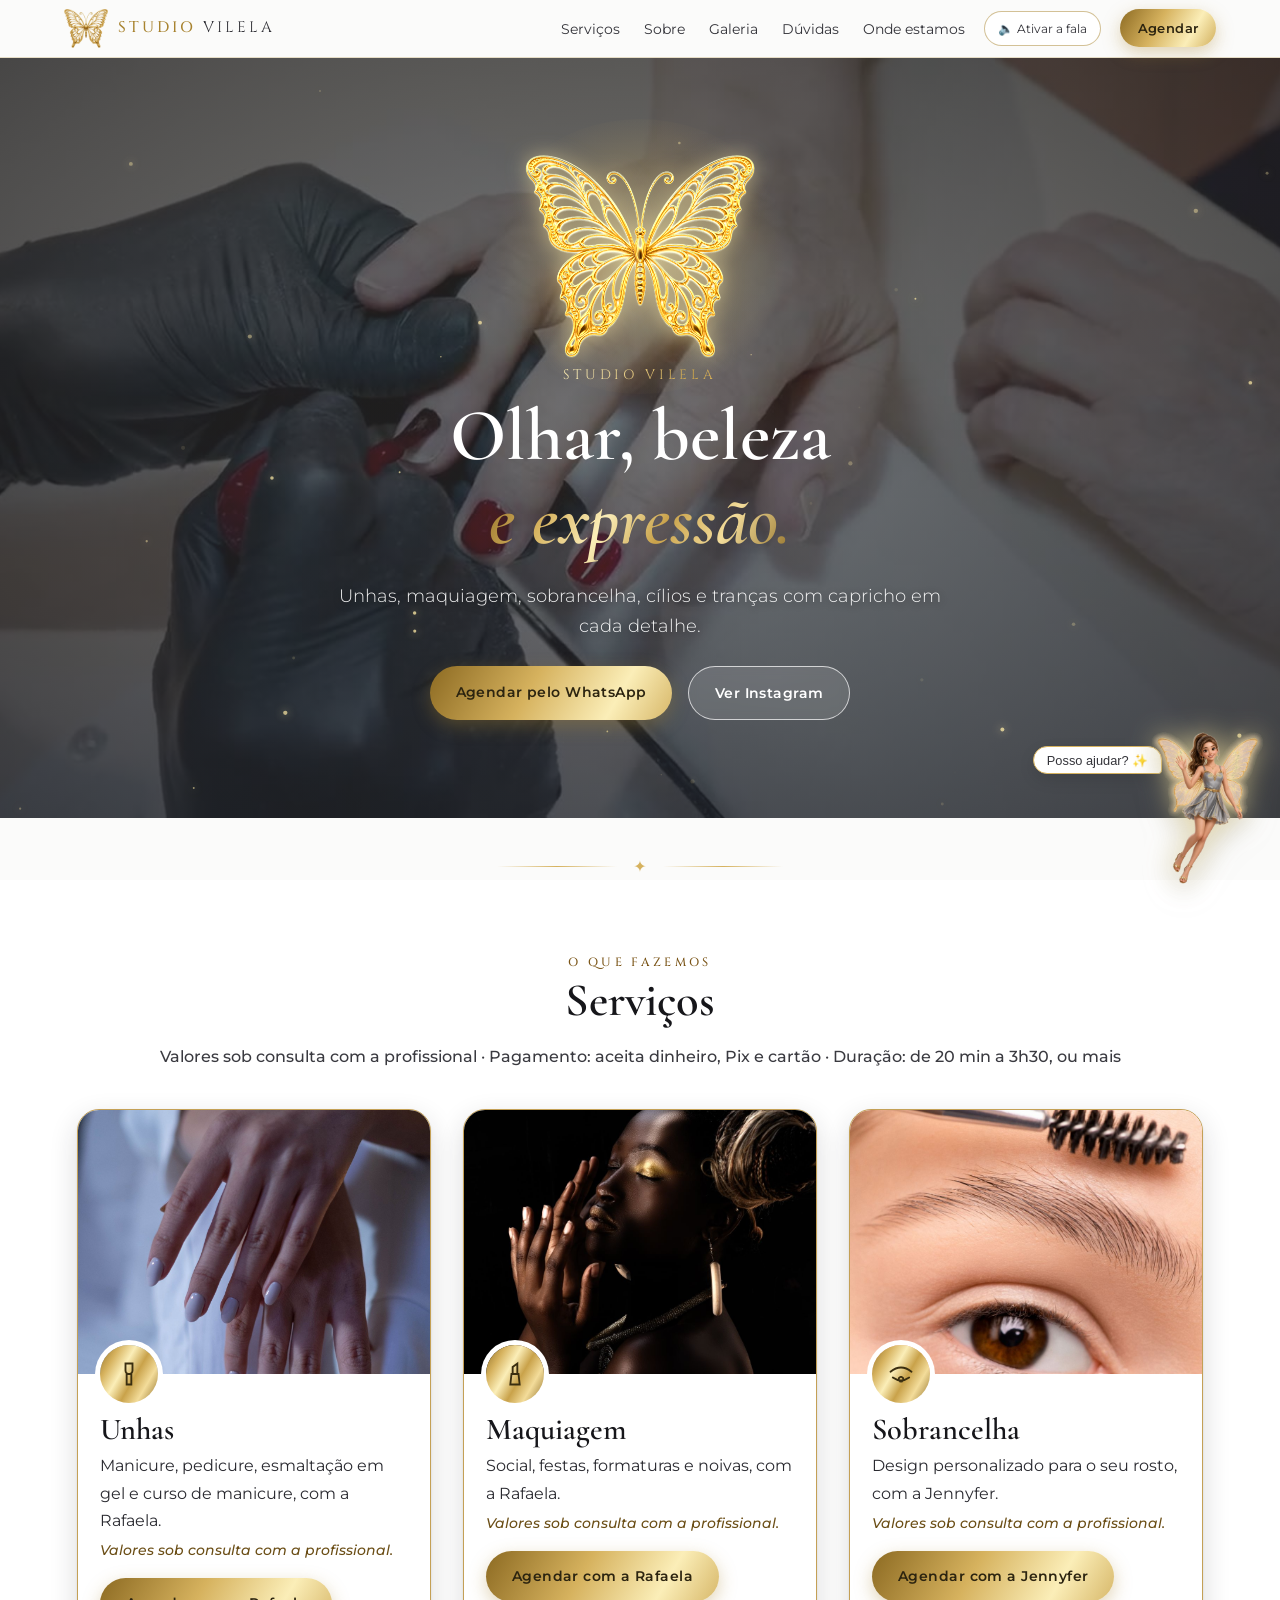
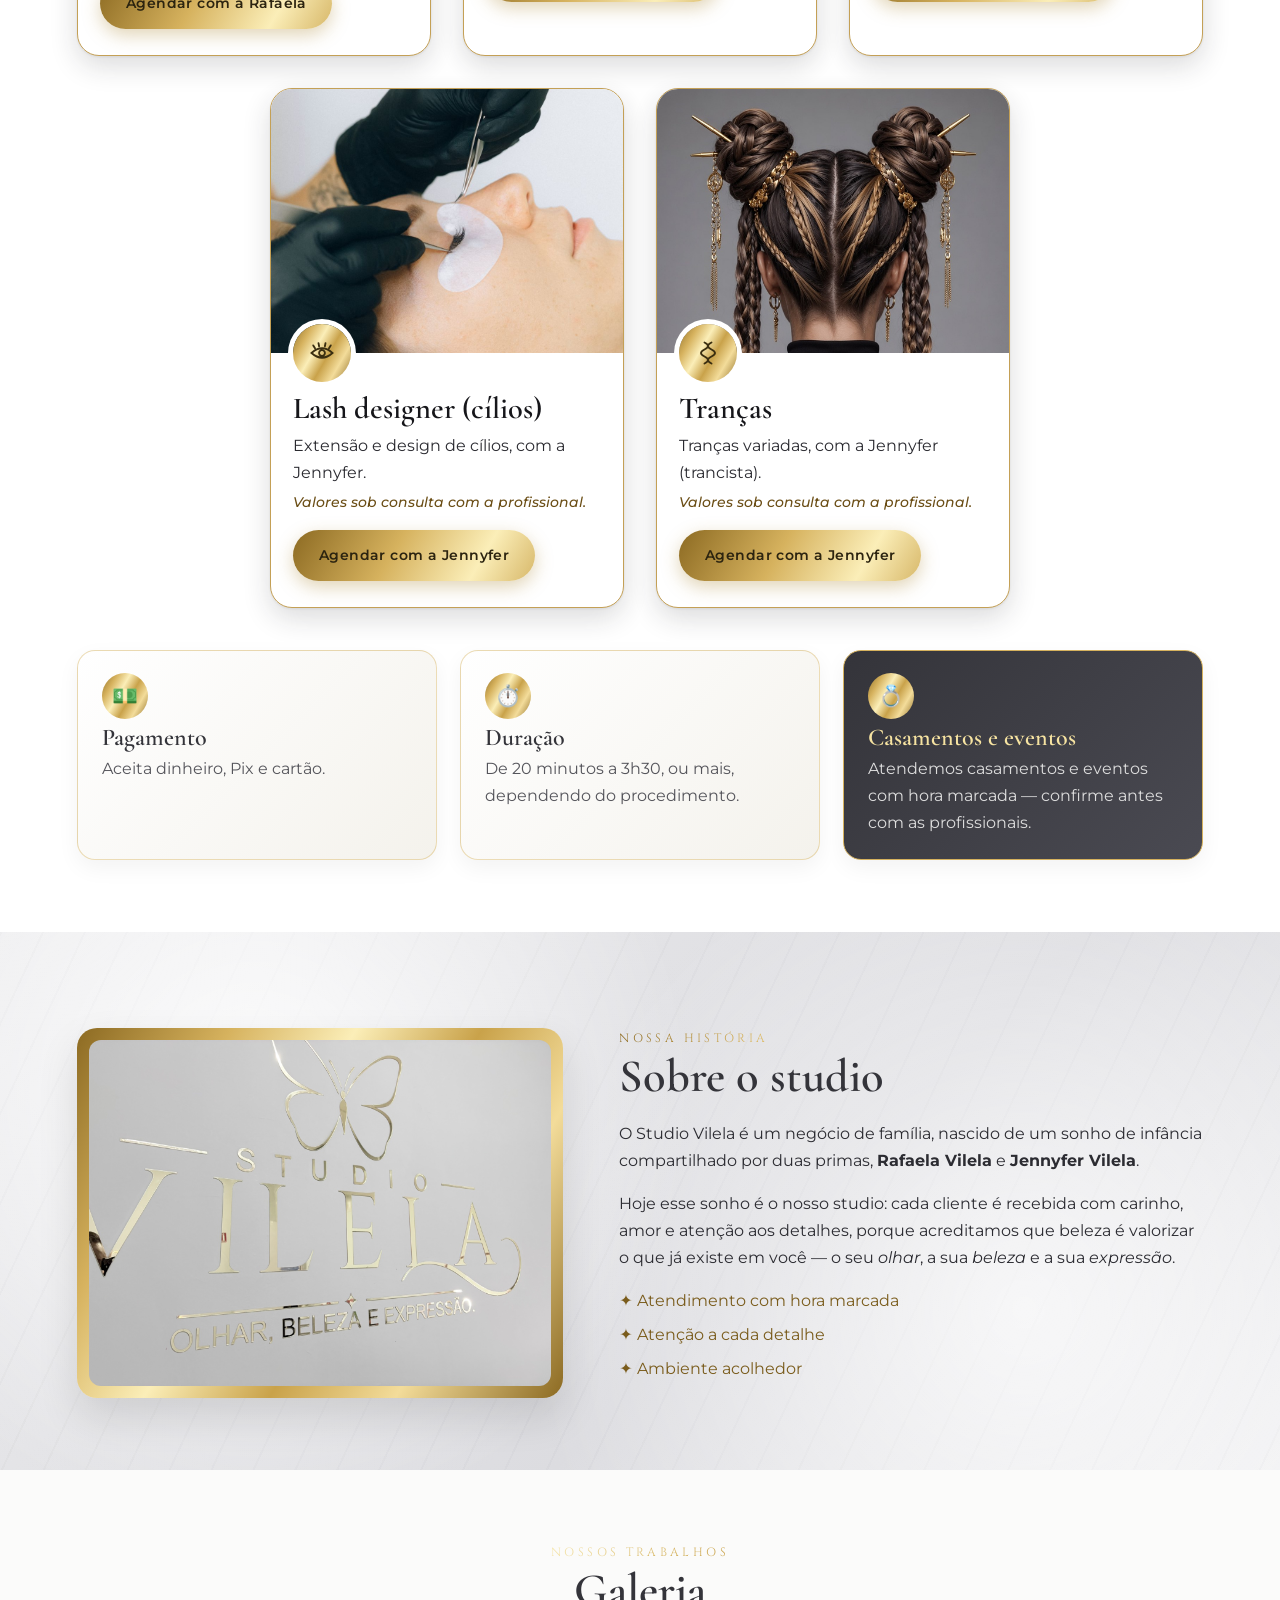
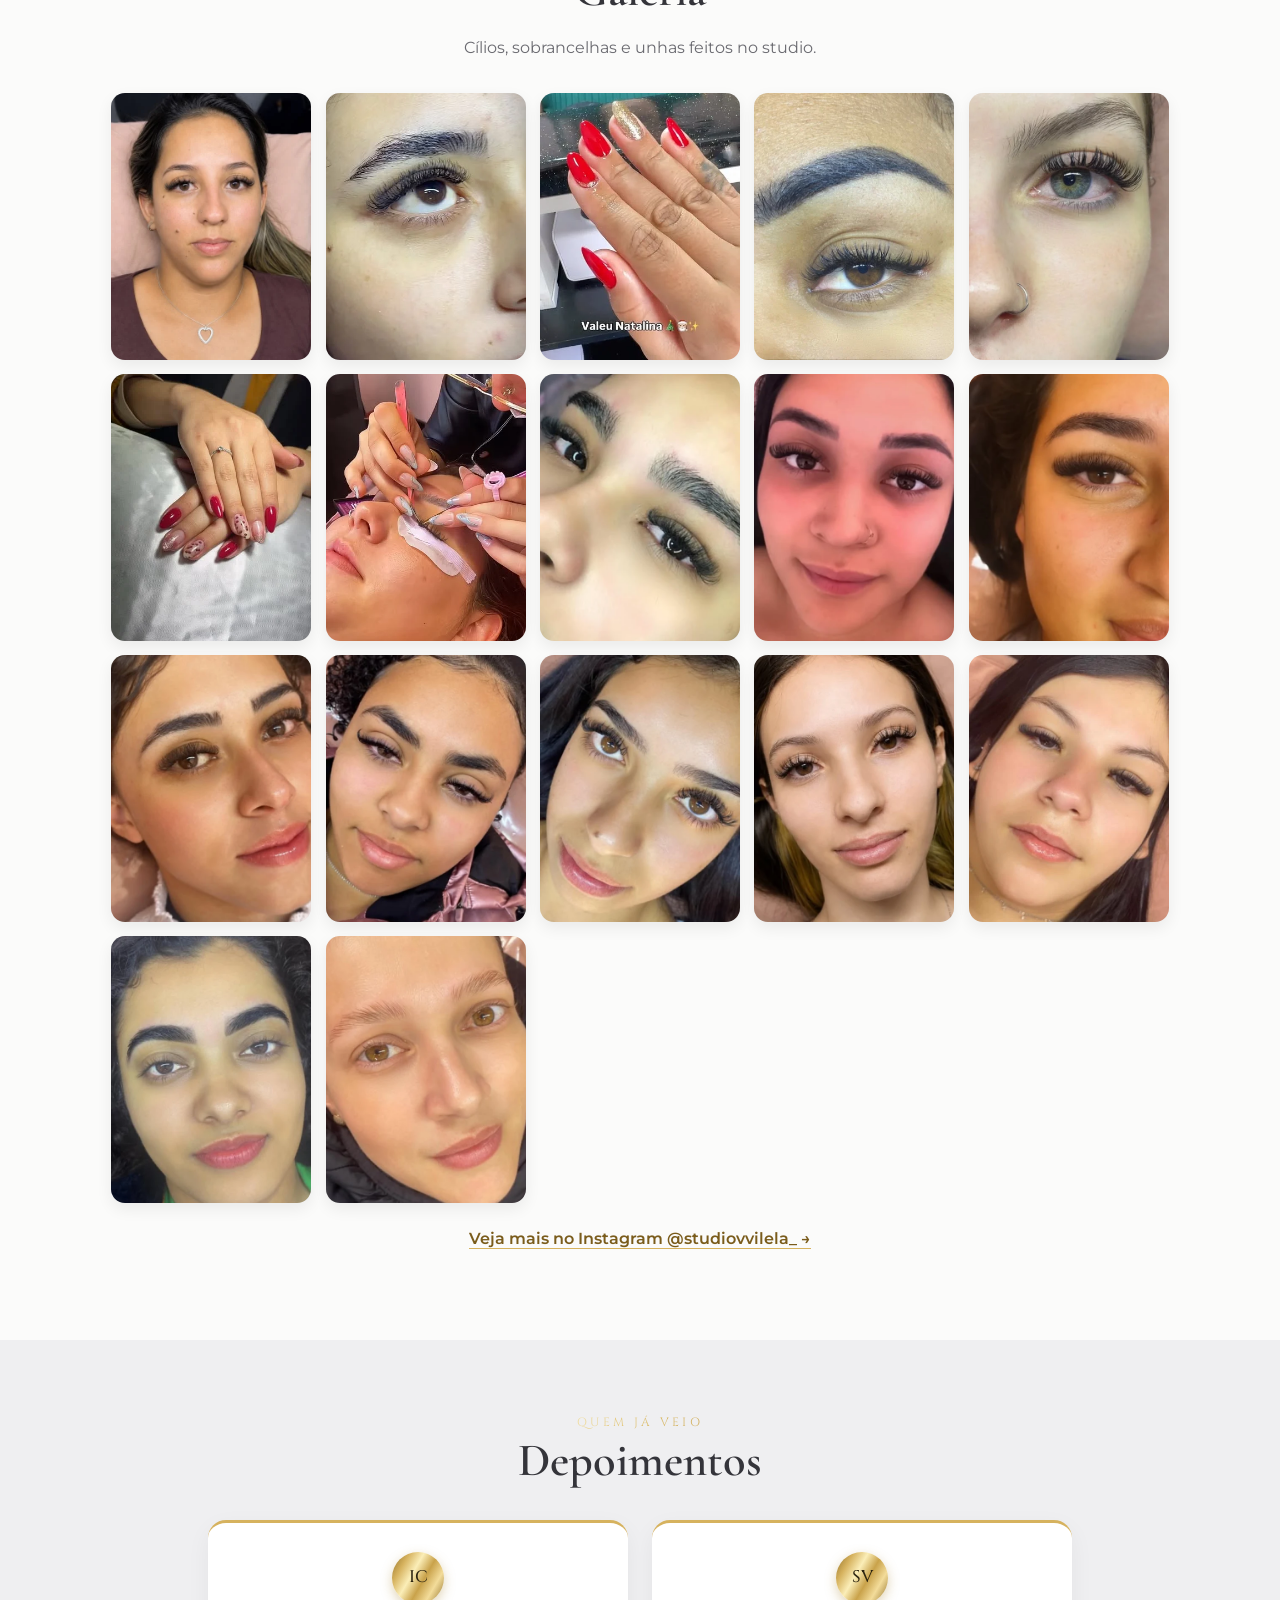
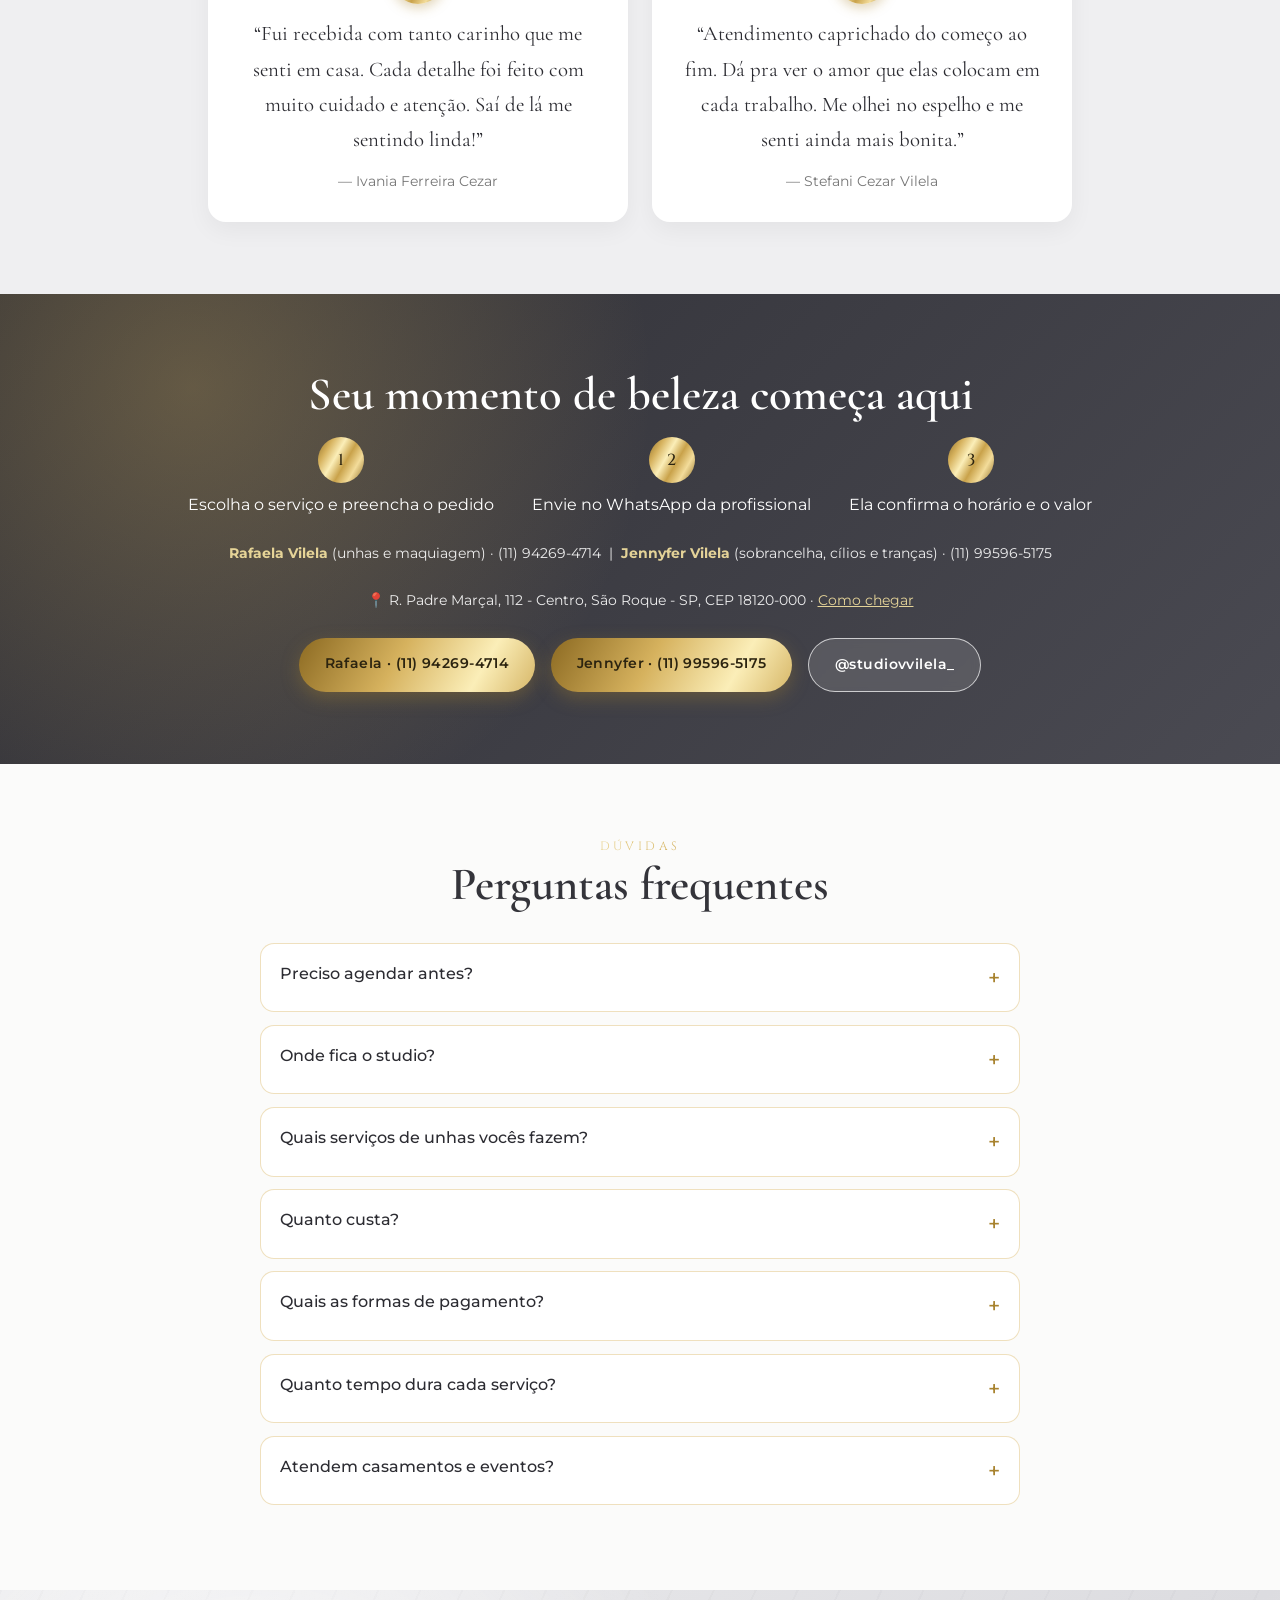
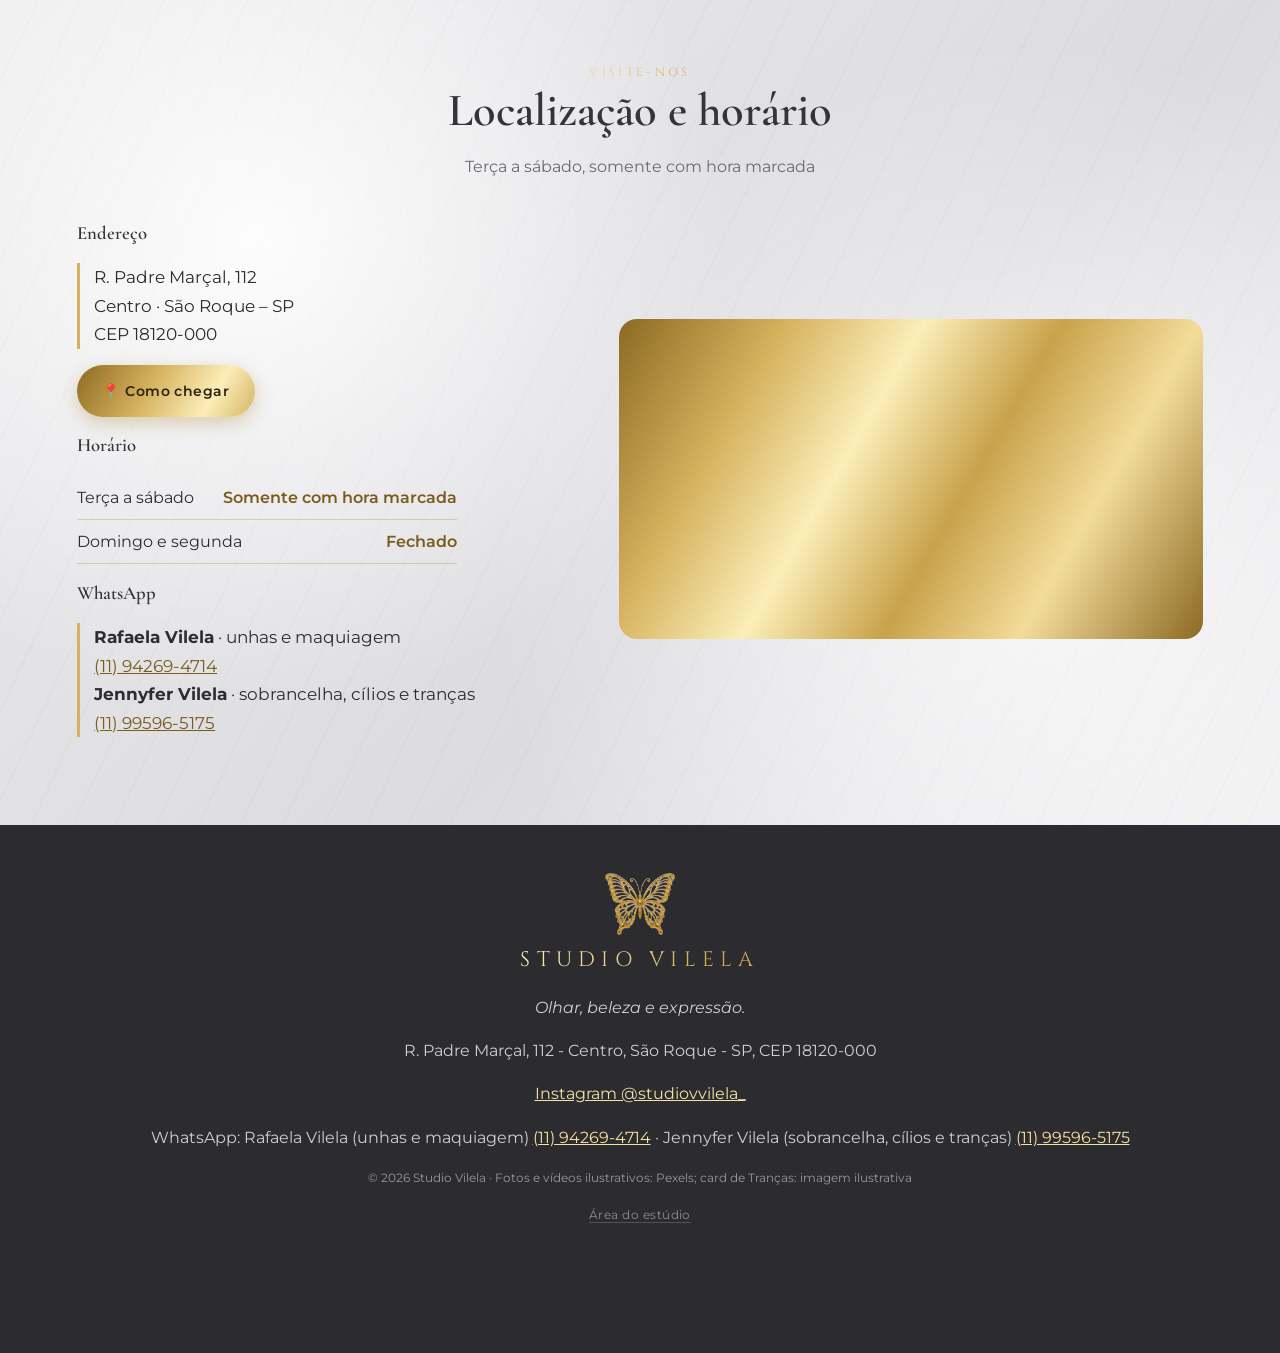
==== commit 90374c18: "Adiciona a Agenda do Studio e os pedidos aguardando da Vily Página interna (agenda.html), fora do me" ====
--- a/index.html
+++ b/index.html
@@ -1,4 +1,4 @@
-<!doctype html><html lang="pt-BR"><head><meta charset="utf-8"><meta name="viewport" content="width=device-width,initial-scale=1"><title>Studio Vilela · Unhas, Maquiagem, Sobrancelha, Cílios e Tranças</title><meta name="description" content="Studio Vilela: unhas, maquiagem e design de sobrancelha. Olhar, beleza e expressão."><meta name="theme-color" content="#3a3a40"><link rel="icon" href="favicon.svg"><link rel="preconnect" href="https://fonts.googleapis.com"><link href="https://fonts.googleapis.com/css2?family=Cinzel:wght@400;500&family=Cormorant+Garamond:ital,wght@0,500;0,600;1,500&family=Montserrat:wght@300;400;500;600&display=swap" rel="stylesheet"><link rel="stylesheet" href="style.css?v=20261122-14"></head><body>
+<!doctype html><html lang="pt-BR"><head><meta charset="utf-8"><meta name="viewport" content="width=device-width,initial-scale=1"><title>Studio Vilela · Unhas, Maquiagem, Sobrancelha, Cílios e Tranças</title><meta name="description" content="Studio Vilela: unhas, maquiagem e design de sobrancelha. Olhar, beleza e expressão."><meta name="theme-color" content="#3a3a40"><link rel="icon" href="favicon.svg"><link rel="preconnect" href="https://fonts.googleapis.com"><link href="https://fonts.googleapis.com/css2?family=Cinzel:wght@400;500&family=Cormorant+Garamond:ital,wght@0,500;0,600;1,500&family=Montserrat:wght@300;400;500;600&display=swap" rel="stylesheet"><link rel="stylesheet" href="style.css?v=20261122-15"></head><body>
 <a class="pular" href="#conteudo">Pular para o conteúdo</a>
 <header class="topo"><a href="#inicio" class="marca" aria-label="Studio Vilela, início"><img src="img/borboleta.webp" alt="" width="44" height="39"><span><b>STUDIO</b> VILELA</span></a>
 <nav aria-label="Principal"><button class="menu-btn" aria-expanded="false" aria-controls="menu">Menu</button><ul id="menu"><li><a href="#servicos">Serviços</a></li><li><a href="#sobre">Sobre</a></li><li><a href="#galeria">Galeria</a></li><li><a href="#faq">Dúvidas</a></li><li><a href="#local">Onde estamos</a></li></ul></nav>
@@ -28,7 +28,7 @@
 <details><summary>Atendem casamentos e eventos?</summary><p>Atendemos casamentos e eventos com hora marcada — confirme antes com as profissionais. Rafaela (11) 94269-4714 para unhas e maquiagem; Jennyfer (11) 99596-5175 para sobrancelha, cílios e tranças.</p></details></div></section>
 <section id="local" class="sec marmore" data-fala><p class="kicker rev">Visite-nos</p><h2 class="rev">Localização e horário</h2><p class="sub rev">Terça a sábado, somente com hora marcada</p><div class="duo"><div class="rev"><h3>Endereço</h3><address class="end">R. Padre Marçal, 112<br>Centro · São Roque – SP<br>CEP 18120-000</address><a class="btn ouro" href="https://www.google.com/maps/search/?api=1&query=R.%20Padre%20Mar%C3%A7al%2C%20112%20-%20Centro%2C%20S%C3%A3o%20Roque%20-%20SP%2C%2018120-000%2C%20Brasil" target="_blank" rel="noopener">📍 Como chegar</a><h3>Horário</h3><ul class="horas"><li><span>Terça a sábado</span><b>Somente com hora marcada</b></li><li><span>Domingo e segunda</span><b>Fechado</b></li></ul><h3>WhatsApp</h3><p class="end"><b>Rafaela Vilela</b> · unhas e maquiagem<br><a href="https://wa.me/5511942694714" target="_blank" rel="noopener">(11) 94269-4714</a><br><b>Jennyfer Vilela</b> · sobrancelha, cílios e tranças<br><a href="https://wa.me/5511995965175" target="_blank" rel="noopener">(11) 99596-5175</a></p></div><div class="mapa rev"><iframe title="Mapa: Studio Vilela, R. Padre Marçal, 112 - Centro, São Roque - SP" src="https://www.google.com/maps?q=R.%20Padre%20Mar%C3%A7al%2C%20112%20-%20Centro%2C%20S%C3%A3o%20Roque%20-%20SP%2C%2018120-000%2C%20Brasil&output=embed" loading="lazy" referrerpolicy="no-referrer-when-downgrade" allowfullscreen></iframe></div></div></section>
 </main>
-<footer data-fala><img src="img/borboleta.webp" alt="" width="70"><p class="f-marca">STUDIO VILELA</p><p><em>Olhar, beleza e expressão.</em></p><p>R. Padre Marçal, 112 - Centro, São Roque - SP, CEP 18120-000</p><p><a href="https://www.instagram.com/studiovvilela_/" target="_blank" rel="noopener">Instagram @studiovvilela_</a> </p><p>WhatsApp: Rafaela Vilela (unhas e maquiagem) <a href="https://wa.me/5511942694714" target="_blank" rel="noopener">(11) 94269-4714</a> · Jennyfer Vilela (sobrancelha, cílios e tranças) <a href="https://wa.me/5511995965175" target="_blank" rel="noopener">(11) 99596-5175</a></p><p class="mini">© 2026 Studio Vilela · Fotos e vídeos ilustrativos: Pexels; card de Tranças: imagem ilustrativa</p></footer>
+<footer data-fala><img src="img/borboleta.webp" alt="" width="70"><p class="f-marca">STUDIO VILELA</p><p><em>Olhar, beleza e expressão.</em></p><p>R. Padre Marçal, 112 - Centro, São Roque - SP, CEP 18120-000</p><p><a href="https://www.instagram.com/studiovvilela_/" target="_blank" rel="noopener">Instagram @studiovvilela_</a> </p><p>WhatsApp: Rafaela Vilela (unhas e maquiagem) <a href="https://wa.me/5511942694714" target="_blank" rel="noopener">(11) 94269-4714</a> · Jennyfer Vilela (sobrancelha, cílios e tranças) <a href="https://wa.me/5511995965175" target="_blank" rel="noopener">(11) 99596-5175</a></p><p class="mini">© 2026 Studio Vilela · Fotos e vídeos ilustrativos: Pexels; card de Tranças: imagem ilustrativa</p><p class="area-studio"><a href="agenda.html">Área do estúdio</a></p></footer>
 <div class="fada" id="fada"><div class="fada-painel" id="fada-painel" role="dialog" aria-label="Assistente Vily" hidden><div class="fp-topo"><img src="img/fada-avatar.webp" alt="" width="40" height="40"><strong>Oi! Eu sou a Vily</strong><button id="fada-fechar" aria-label="Fechar assistente">×</button></div><p id="fada-txt" aria-live="polite">Como posso te ajudar?</p><div class="fp-botoes" id="fada-botoes"></div></div><button class="fada-btn" id="fada-btn" aria-expanded="false" aria-controls="fada-painel"><span class="balao">Posso ajudar? ✨</span><img src="img/fada.webp" alt="" width="120" height="162"><span class="sr">Abrir assistente Vily</span></button></div>
 <div id="voos" class="voos" hidden aria-hidden="true"></div>
-<script src="app.js?v=20261122-14"></script></body></html>
+<script src="agenda-config.js?v=20261122-15"></script><script src="app.js?v=20261122-15"></script></body></html>
--- a/style.css
+++ b/style.css
@@ -169,3 +169,85 @@
 @media(max-width:900px){
   .fada-painel.pedido-aberto{position:fixed;left:10px;right:10px;bottom:70px;width:auto;max-width:none;margin:0;max-height:calc(100vh - 82px);overflow:hidden;z-index:51}
 }
+
+/* Área do estúdio (link discreto no rodapé) e Agenda interna */
+.area-studio{margin:1.1rem 0 0;font-size:.72rem;letter-spacing:.04em}
+.area-studio a{color:#8d8d93;text-decoration:none;border-bottom:1px solid rgba(141,141,147,.4)}
+.area-studio a:hover{color:var(--o1);border-bottom-color:var(--o1)}
+body.agenda-pag footer{padding-bottom:3rem}
+.agenda-main{max-width:880px;margin:0 auto;padding:2.4rem 6% 4rem}
+.agenda-main h1{font-size:clamp(2.1rem,5vw,3.1rem);margin:.2rem 0 1.2rem}
+.agenda-aviso{background:#fff8e8;border:1px solid rgba(214,178,94,.55);border-radius:14px;padding:.9rem 1.1rem;margin:0 0 1.4rem;text-align:left;color:#5a4a22;font-size:.92rem}
+.agenda-aviso.demo kbd,.agenda-aviso.demo code{background:#fff;border:1px solid rgba(168,131,47,.4);border-radius:6px;padding:.05rem .35rem;font-size:.85em}
+.agenda-card{background:#fff;border:1px solid rgba(214,178,94,.4);border-radius:20px;padding:1.6rem 1.5rem 1.8rem;box-shadow:0 10px 30px rgba(40,40,50,.06);text-align:left}
+.agenda-entrar h2{margin:0 0 .3rem;font-size:1.8rem}
+.agenda-entrar label,.agenda-dlg label{display:block;margin:0.85rem 0 .3rem;font-weight:500;font-size:.9rem}
+.agenda-entrar input[type=password],.agenda-dlg input[type=text],.agenda-dlg input[type=date],.agenda-dlg input[type=time],.agenda-dlg select,.agenda-dlg textarea{width:100%;font:inherit;padding:.65rem .8rem;border:1px solid rgba(168,131,47,.45);border-radius:12px;background:#fff}
+.agenda-entrar fieldset,.agenda-periodos{border:0;padding:0;margin:.4rem 0 0}
+.agenda-entrar legend,.agenda-periodos legend{font-weight:500;font-size:.9rem;padding:0;margin:0 0 .5rem}
+.agenda-quem{display:grid;grid-template-columns:1fr 1fr;gap:.8rem}
+.agenda-quem-op{margin:0;cursor:pointer}
+.agenda-quem-op input{position:absolute;opacity:0;pointer-events:none}
+.agenda-quem-op span{display:block;text-align:center;padding:.85rem .5rem;border-radius:14px;border:2px solid rgba(214,178,94,.55);background:#fffdf6;font-weight:600;color:var(--esc)}
+.agenda-quem-op.jen span{border-color:rgba(183,110,121,.55);background:#fdf6f7}
+.agenda-quem-op input:focus-visible+span{outline:3px solid var(--o2);outline-offset:2px}
+.agenda-quem-op input:checked+span{background:var(--foil);color:#2c2410;border-color:transparent}
+.agenda-quem-op.jen input:checked+span{background:linear-gradient(120deg,#8a4450 0%,#c47a86 40%,#f0c4cb 100%);color:#2c1418}
+.agenda-erro{color:#8a2a2a;background:#fdeeee;border-radius:10px;padding:.5rem .7rem;margin:.8rem 0;font-size:.9rem}
+.agenda-entrar .btn{margin-top:1.1rem;border:0;cursor:pointer;font:inherit}
+.agenda-barra{display:flex;flex-wrap:wrap;align-items:center;justify-content:space-between;gap:.8rem;margin:0 0 1rem}
+.agenda-ola{margin:0;font-size:1.05rem}
+.agenda-barra-acoes{display:flex;gap:.6rem;align-items:center;flex-wrap:wrap}
+.agenda-barra-acoes .btn{border:0;cursor:pointer;font:inherit}
+.agenda-sair,.agenda-editar,.agenda-apagar,.agenda-recusar,.agenda-hoje{font:inherit;font-size:.82rem;background:transparent;border:1px solid rgba(168,131,47,.4);border-radius:30px;padding:.4rem .85rem;cursor:pointer;color:var(--esc)}
+.agenda-recusar,.agenda-apagar{border-color:rgba(160,70,70,.4);color:#7a3030}
+.agenda-legendas{display:flex;flex-wrap:wrap;gap:.6rem 1rem;margin:0 0 1.1rem;font-size:.8rem;color:#5a5a60}
+.agenda-leg{display:inline-flex;align-items:center;gap:.4rem}
+.agenda-leg::before{content:"";width:.7rem;height:.7rem;border-radius:50%;background:var(--o2)}
+.agenda-leg.jen::before{background:#c47a86}
+.agenda-leg.agd::before{background:#fff6dc;box-shadow:inset 0 0 0 2px var(--o3);border-radius:3px}
+.agenda-nav{display:flex;flex-wrap:wrap;align-items:center;gap:.7rem 1rem;margin:0 0 1.3rem}
+.agenda-vistas{display:inline-flex;border:1px solid rgba(168,131,47,.45);border-radius:30px;overflow:hidden}
+.agenda-vistas button{font:inherit;font-size:.85rem;border:0;background:transparent;padding:.4rem 1rem;cursor:pointer;color:var(--esc)}
+.agenda-vistas button[aria-pressed=true]{background:var(--foil);color:#2c2410}
+.agenda-periodo{display:flex;align-items:center;gap:.4rem;flex:1;justify-content:center}
+.agenda-periodo p{margin:0;font-family:"Cormorant Garamond",serif;font-size:1.25rem;min-width:12rem;text-align:center}
+.agenda-periodo button{font:inherit;border:0;background:#fff;border-radius:50%;width:36px;height:36px;cursor:pointer;border:1px solid rgba(168,131,47,.35)}
+.agenda-lista{display:grid;gap:1.2rem;text-align:left}
+.agenda-dia{background:#fff;border:1px solid rgba(214,178,94,.3);border-radius:18px;padding:1rem 1.1rem 1.15rem}
+.agenda-dia.hoje{border-color:var(--o2);box-shadow:0 0 0 1px rgba(214,178,94,.25)}
+.agenda-dia h3{font-size:1.45rem;margin:0 0 .7rem}
+.agenda-tag-hoje{font-family:Montserrat,sans-serif;font-size:.68rem;letter-spacing:.08em;text-transform:uppercase;background:var(--foil);color:#2c2410;border-radius:20px;padding:.15rem .5rem;margin-left:.3rem;vertical-align:middle}
+.agenda-vazio{margin:0;color:#7a7a80;font-size:.92rem}
+.agenda-item{position:relative;border:1px solid rgba(214,178,94,.35);border-left:6px solid var(--o2);border-radius:14px;padding:.85rem 1rem;margin:.6rem 0 0;background:#fffdf8}
+.agenda-item.jen{border-left-color:#c47a86;background:#fdf8f9}
+.agenda-item.aguardando{box-shadow:0 0 0 2px var(--o3);background:#fff6dc}
+.agenda-item-topo{display:flex;justify-content:space-between;gap:.6rem;align-items:baseline}
+.agenda-quando{margin:0;font-weight:600;color:var(--o4)}
+.agenda-prof{margin:0;font-size:.78rem;font-weight:600;letter-spacing:.04em;text-transform:uppercase}
+.agenda-prof.raf{color:var(--o3)}
+.agenda-prof.jen{color:#8a4450}
+.agenda-item h4{margin:.15rem 0 0;font-size:1.35rem}
+.agenda-serv{margin:.1rem 0 0;color:#55555b}
+.agenda-obs{margin:.25rem 0 0;font-size:.88rem;color:#6a6a70}
+.agenda-badge{display:inline-block;margin:.45rem 0 0;font-size:.72rem;letter-spacing:.08em;text-transform:uppercase;color:#6b5420;border:1px solid var(--o3);border-radius:20px;padding:.15rem .55rem}
+.agenda-item-acoes{display:flex;flex-wrap:wrap;gap:.4rem;margin-top:.7rem}
+.agenda-item-acoes .btn{border:0;cursor:pointer;font:inherit}
+.agenda-dlg{border:0;padding:1.4rem 1.4rem 1.5rem;border-radius:20px;border:1px solid var(--o2);width:min(440px,94vw);background:#fff}
+.agenda-dlg::backdrop{background:rgba(25,25,28,.7)}
+.agenda-dlg h2{margin:0 0 .6rem;font-size:1.7rem}
+.agenda-periodos label{display:inline-flex;align-items:center;gap:.35rem;margin:0 .8rem .4rem 0;font-weight:400}
+.agenda-dlg-acoes{display:flex;flex-wrap:wrap;gap:.6rem;margin-top:1.1rem}
+.agenda-dlg-acoes .btn{border:0;cursor:pointer;font:inherit}
+@media(max-width:900px){
+  body.agenda-pag .topo .mini-cta{display:inline-block}
+  body.agenda-pag .marca span{display:inline}
+  body.agenda-pag .agenda-barra-acoes .mini-cta,
+  body.agenda-pag .agenda-item-acoes .mini-cta{display:inline-block}
+}
+@media(max-width:700px){
+  .agenda-quem{grid-template-columns:1fr}
+  .agenda-barra,.agenda-nav{flex-direction:column;align-items:stretch}
+  .agenda-periodo{justify-content:space-between}
+  .agenda-barra-acoes{justify-content:flex-start}
+}
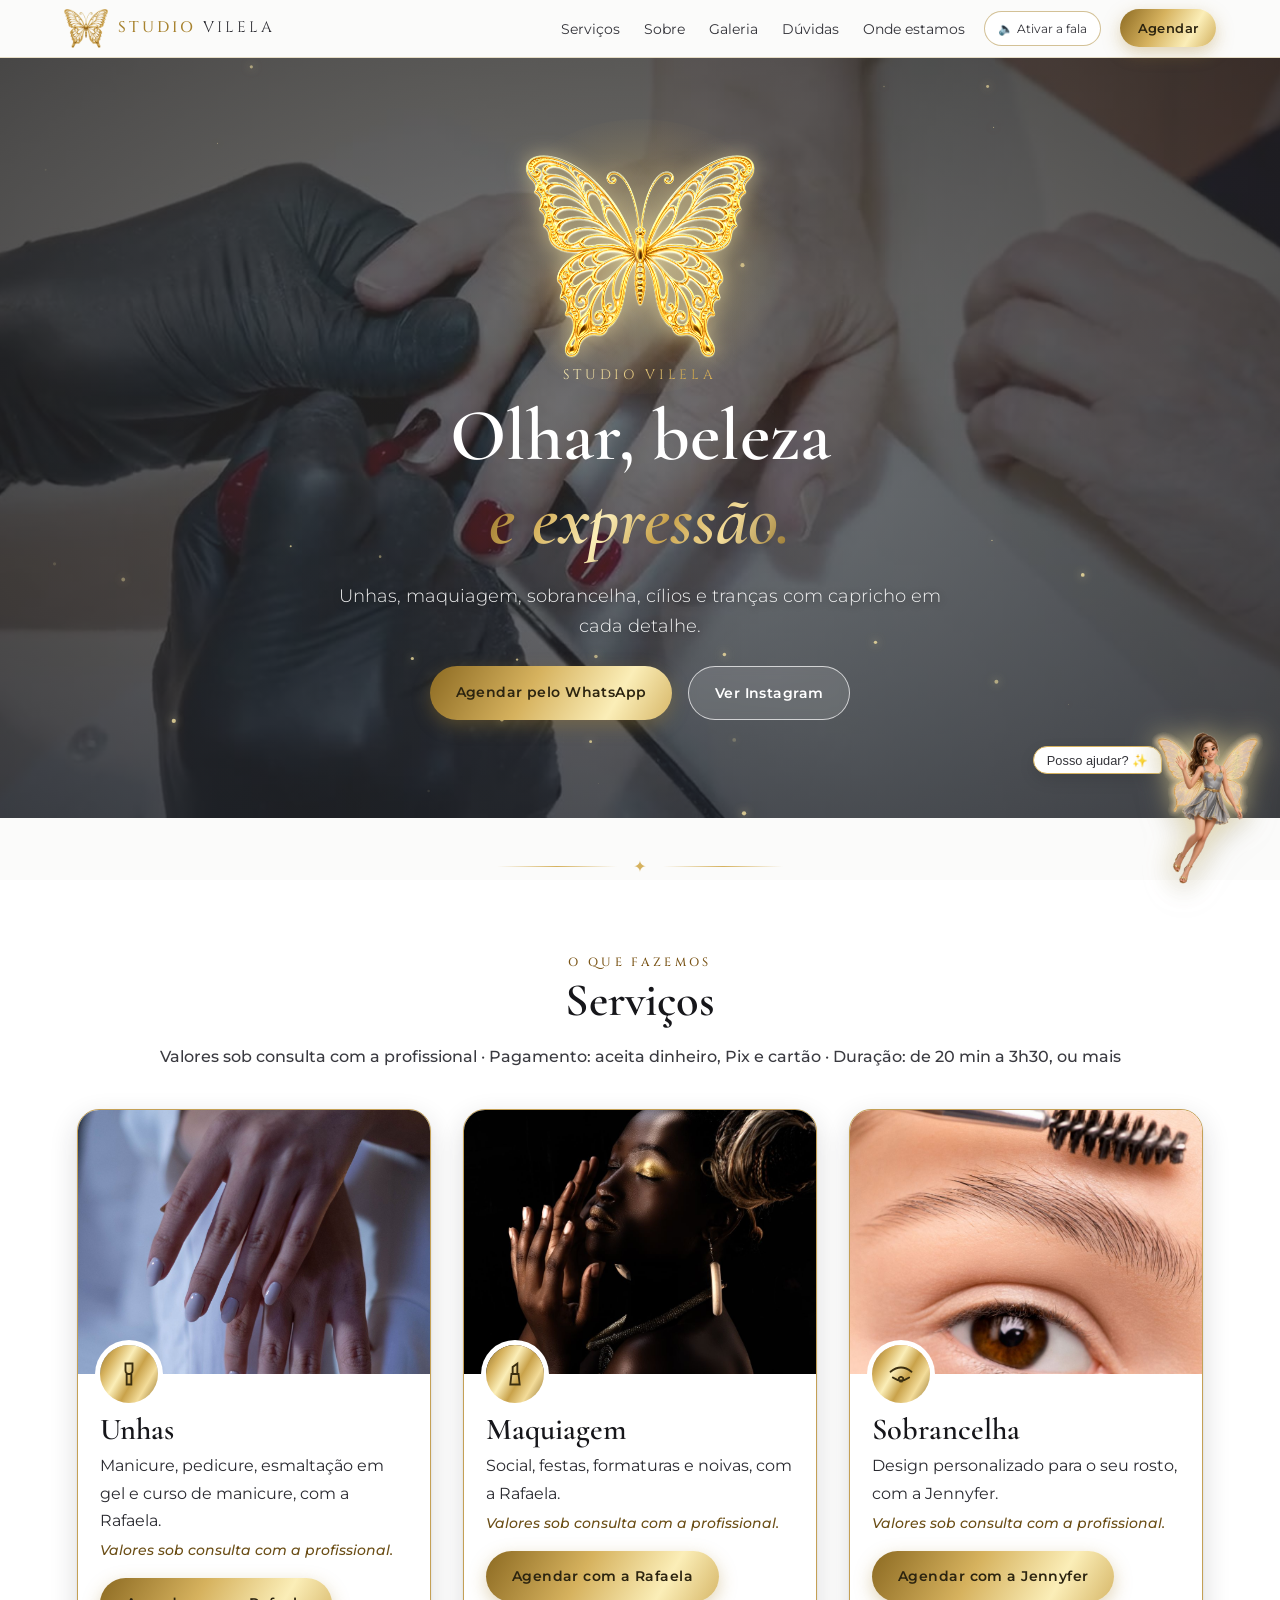
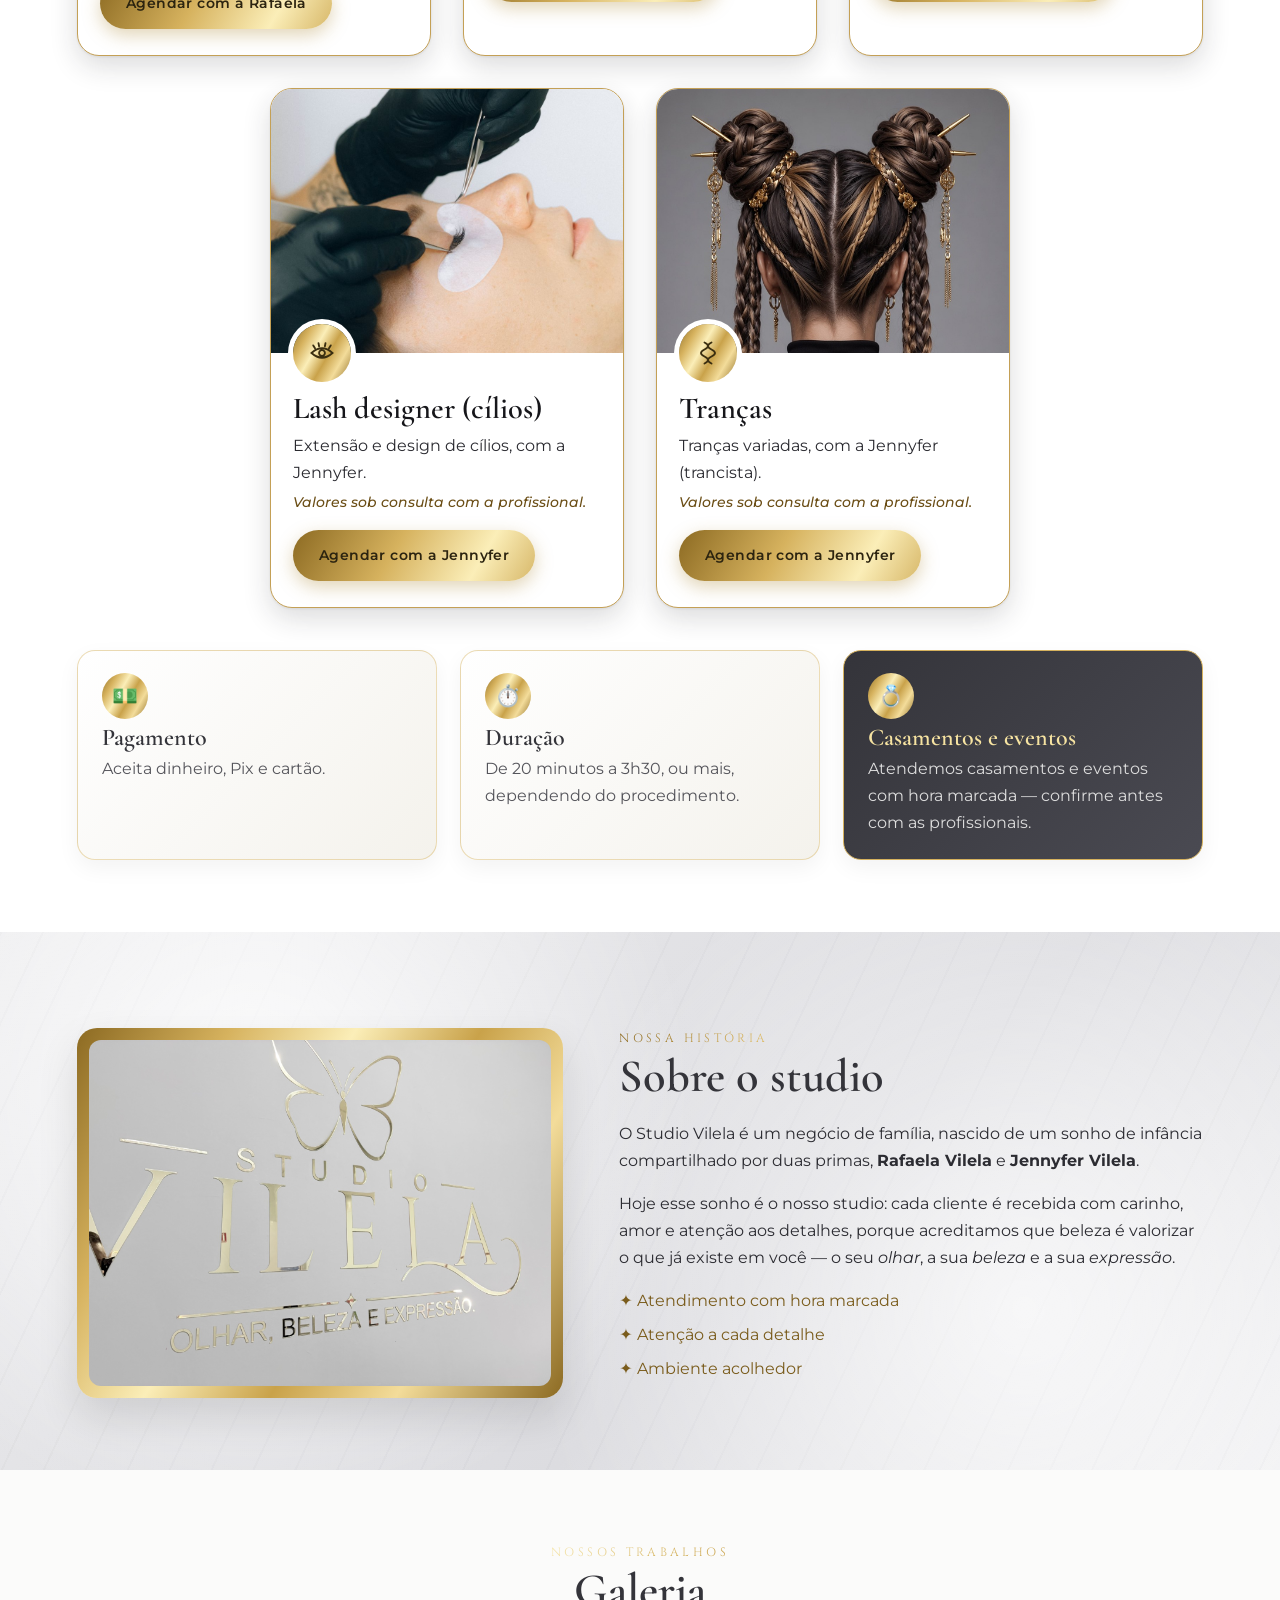
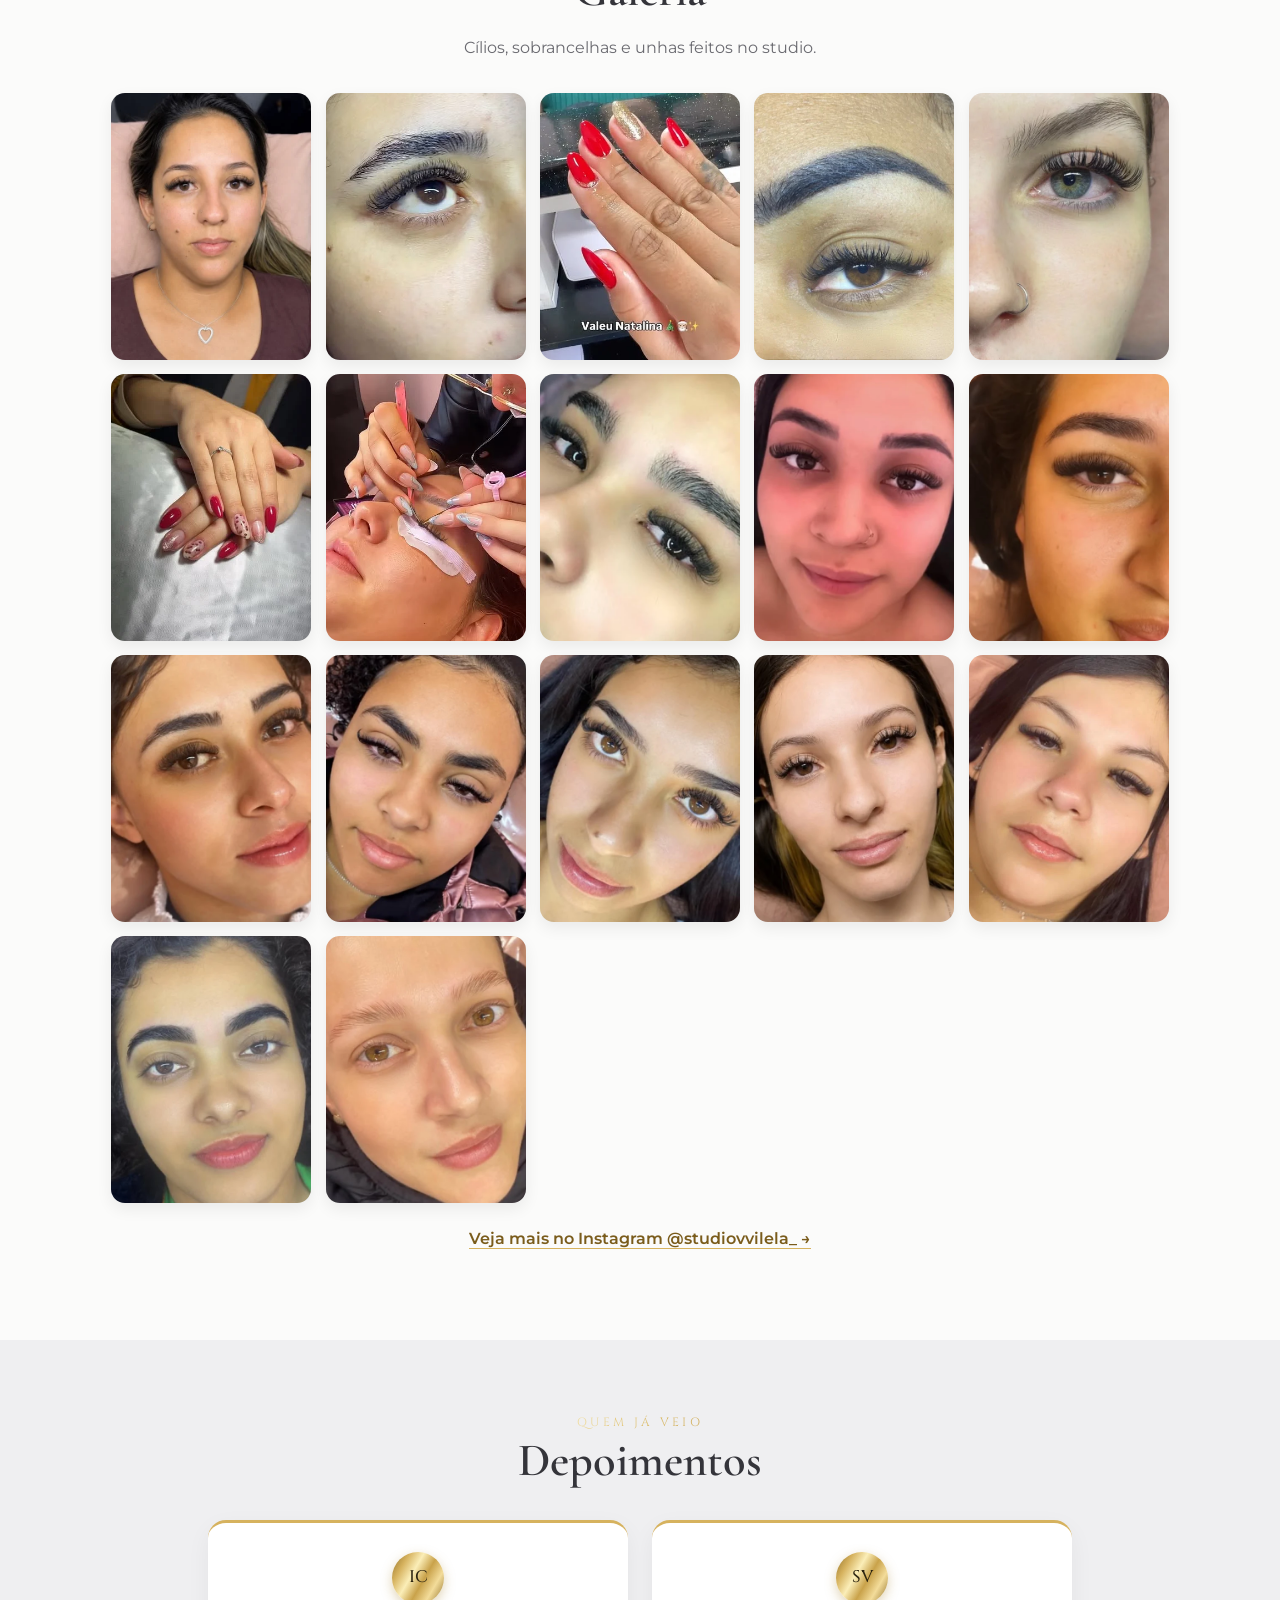
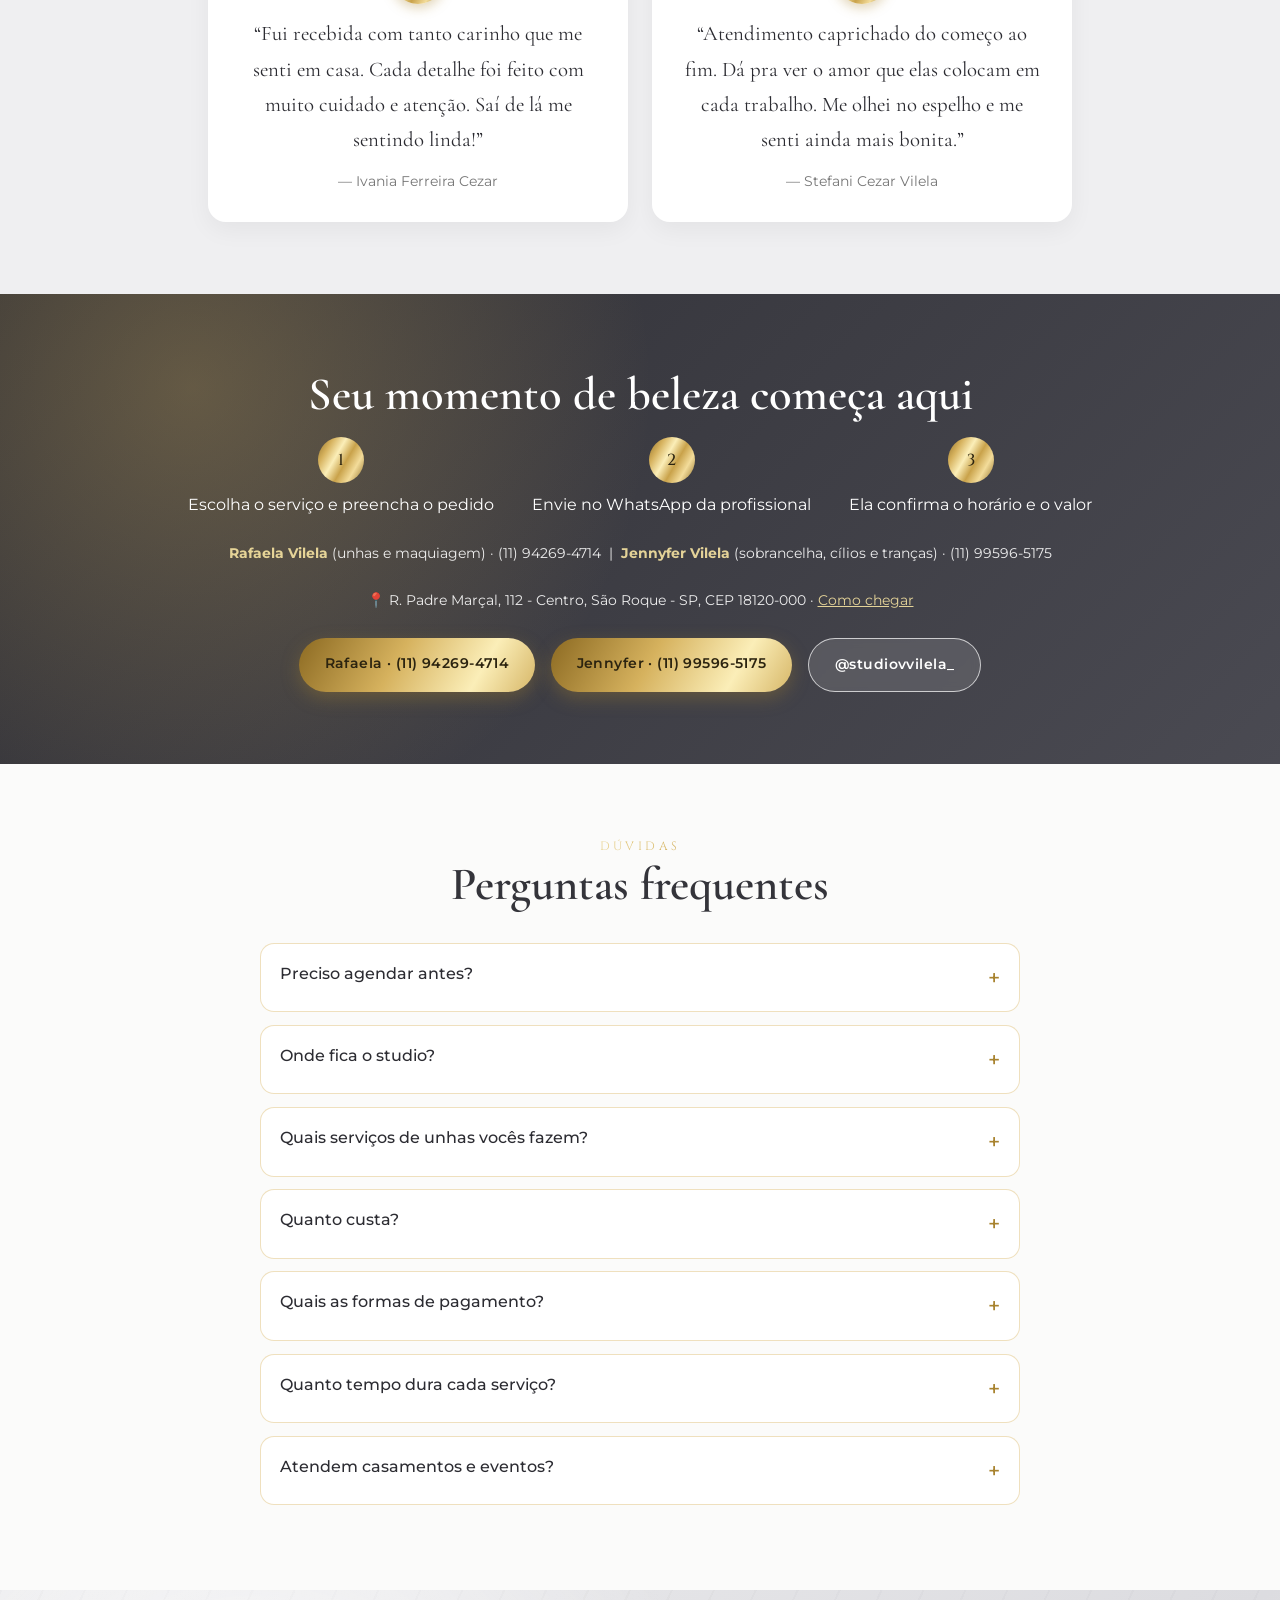
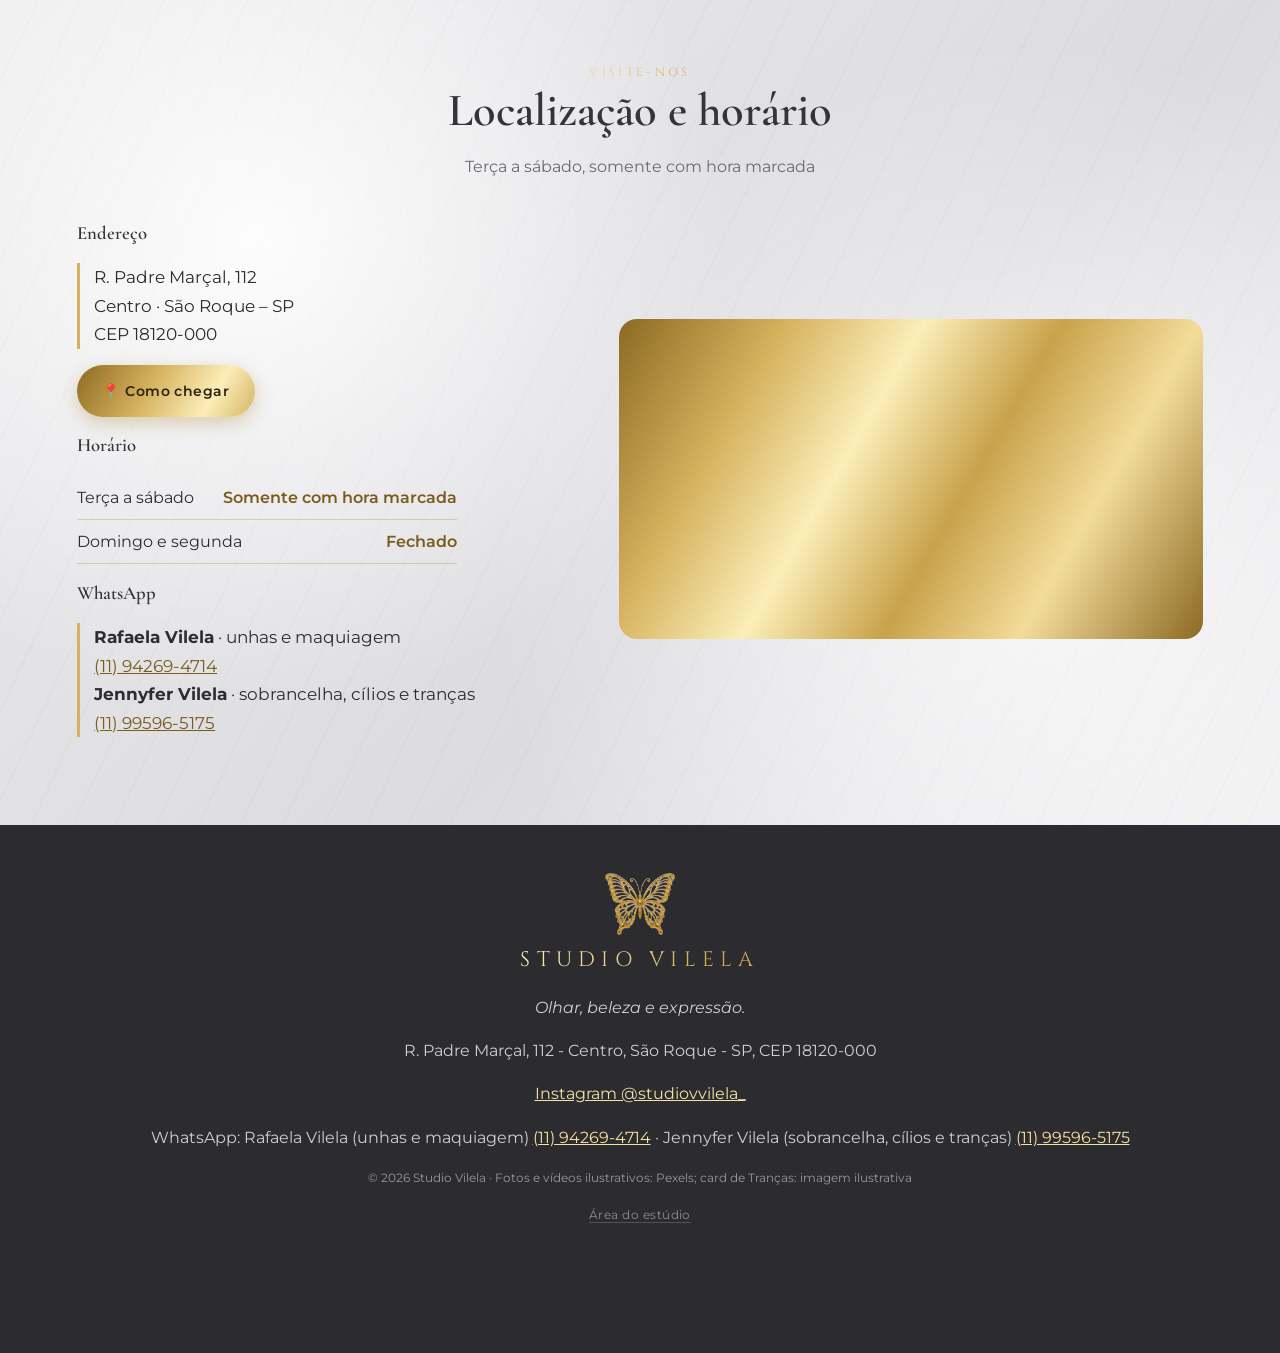
==== commit 9a76905f: "Liga a agenda da prévia ao Apps Script Coloca a URL do app da Web em agenda-config.js e atualiza o ?" ====
--- a/index.html
+++ b/index.html
@@ -1,4 +1,4 @@
-<!doctype html><html lang="pt-BR"><head><meta charset="utf-8"><meta name="viewport" content="width=device-width,initial-scale=1"><title>Studio Vilela · Unhas, Maquiagem, Sobrancelha, Cílios e Tranças</title><meta name="description" content="Studio Vilela: unhas, maquiagem e design de sobrancelha. Olhar, beleza e expressão."><meta name="theme-color" content="#3a3a40"><link rel="icon" href="favicon.svg"><link rel="preconnect" href="https://fonts.googleapis.com"><link href="https://fonts.googleapis.com/css2?family=Cinzel:wght@400;500&family=Cormorant+Garamond:ital,wght@0,500;0,600;1,500&family=Montserrat:wght@300;400;500;600&display=swap" rel="stylesheet"><link rel="stylesheet" href="style.css?v=20261122-15"></head><body>
+<!doctype html><html lang="pt-BR"><head><meta charset="utf-8"><meta name="viewport" content="width=device-width,initial-scale=1"><title>Studio Vilela · Unhas, Maquiagem, Sobrancelha, Cílios e Tranças</title><meta name="description" content="Studio Vilela: unhas, maquiagem e design de sobrancelha. Olhar, beleza e expressão."><meta name="theme-color" content="#3a3a40"><link rel="icon" href="favicon.svg"><link rel="preconnect" href="https://fonts.googleapis.com"><link href="https://fonts.googleapis.com/css2?family=Cinzel:wght@400;500&family=Cormorant+Garamond:ital,wght@0,500;0,600;1,500&family=Montserrat:wght@300;400;500;600&display=swap" rel="stylesheet"><link rel="stylesheet" href="style.css?v=20261122-16"></head><body>
 <a class="pular" href="#conteudo">Pular para o conteúdo</a>
 <header class="topo"><a href="#inicio" class="marca" aria-label="Studio Vilela, início"><img src="img/borboleta.webp" alt="" width="44" height="39"><span><b>STUDIO</b> VILELA</span></a>
 <nav aria-label="Principal"><button class="menu-btn" aria-expanded="false" aria-controls="menu">Menu</button><ul id="menu"><li><a href="#servicos">Serviços</a></li><li><a href="#sobre">Sobre</a></li><li><a href="#galeria">Galeria</a></li><li><a href="#faq">Dúvidas</a></li><li><a href="#local">Onde estamos</a></li></ul></nav>
@@ -31,4 +31,4 @@
 <footer data-fala><img src="img/borboleta.webp" alt="" width="70"><p class="f-marca">STUDIO VILELA</p><p><em>Olhar, beleza e expressão.</em></p><p>R. Padre Marçal, 112 - Centro, São Roque - SP, CEP 18120-000</p><p><a href="https://www.instagram.com/studiovvilela_/" target="_blank" rel="noopener">Instagram @studiovvilela_</a> </p><p>WhatsApp: Rafaela Vilela (unhas e maquiagem) <a href="https://wa.me/5511942694714" target="_blank" rel="noopener">(11) 94269-4714</a> · Jennyfer Vilela (sobrancelha, cílios e tranças) <a href="https://wa.me/5511995965175" target="_blank" rel="noopener">(11) 99596-5175</a></p><p class="mini">© 2026 Studio Vilela · Fotos e vídeos ilustrativos: Pexels; card de Tranças: imagem ilustrativa</p><p class="area-studio"><a href="agenda.html">Área do estúdio</a></p></footer>
 <div class="fada" id="fada"><div class="fada-painel" id="fada-painel" role="dialog" aria-label="Assistente Vily" hidden><div class="fp-topo"><img src="img/fada-avatar.webp" alt="" width="40" height="40"><strong>Oi! Eu sou a Vily</strong><button id="fada-fechar" aria-label="Fechar assistente">×</button></div><p id="fada-txt" aria-live="polite">Como posso te ajudar?</p><div class="fp-botoes" id="fada-botoes"></div></div><button class="fada-btn" id="fada-btn" aria-expanded="false" aria-controls="fada-painel"><span class="balao">Posso ajudar? ✨</span><img src="img/fada.webp" alt="" width="120" height="162"><span class="sr">Abrir assistente Vily</span></button></div>
 <div id="voos" class="voos" hidden aria-hidden="true"></div>
-<script src="agenda-config.js?v=20261122-15"></script><script src="app.js?v=20261122-15"></script></body></html>
+<script src="agenda-config.js?v=20261122-16"></script><script src="app.js?v=20261122-16"></script></body></html>
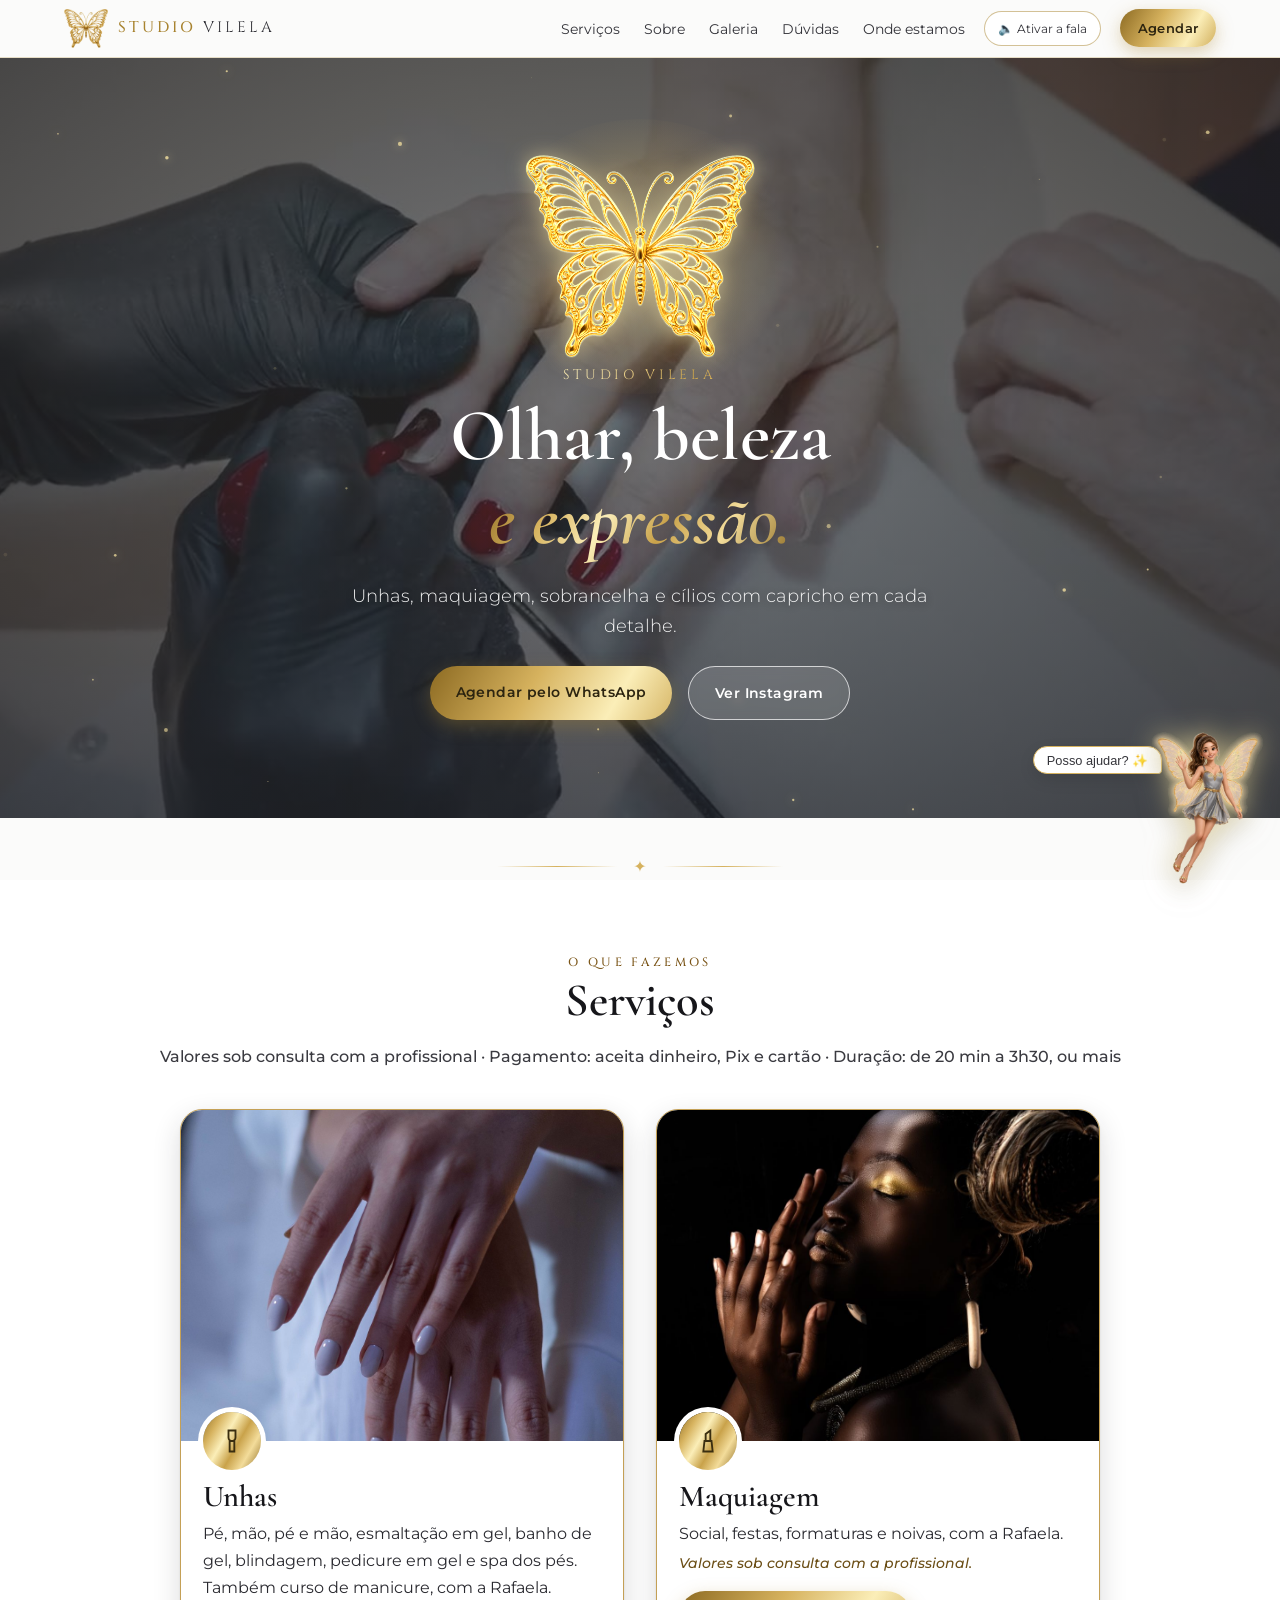
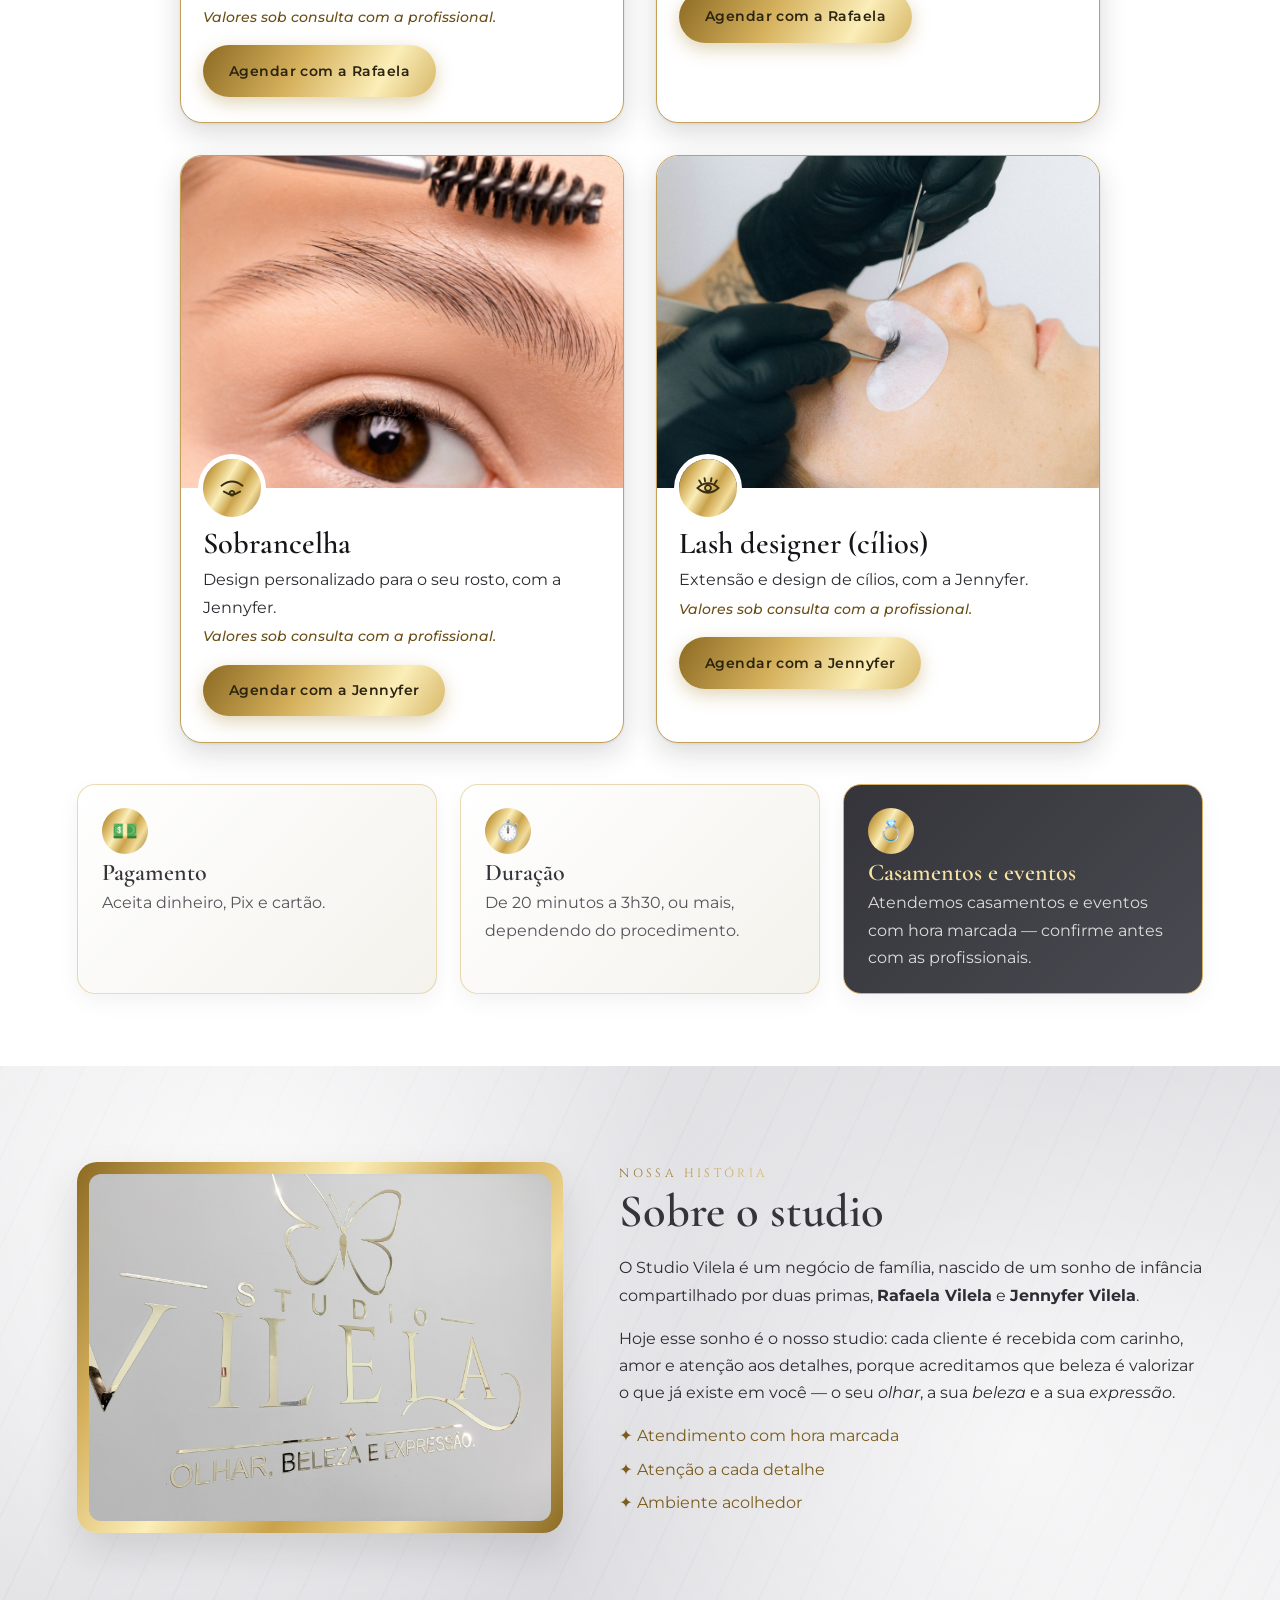
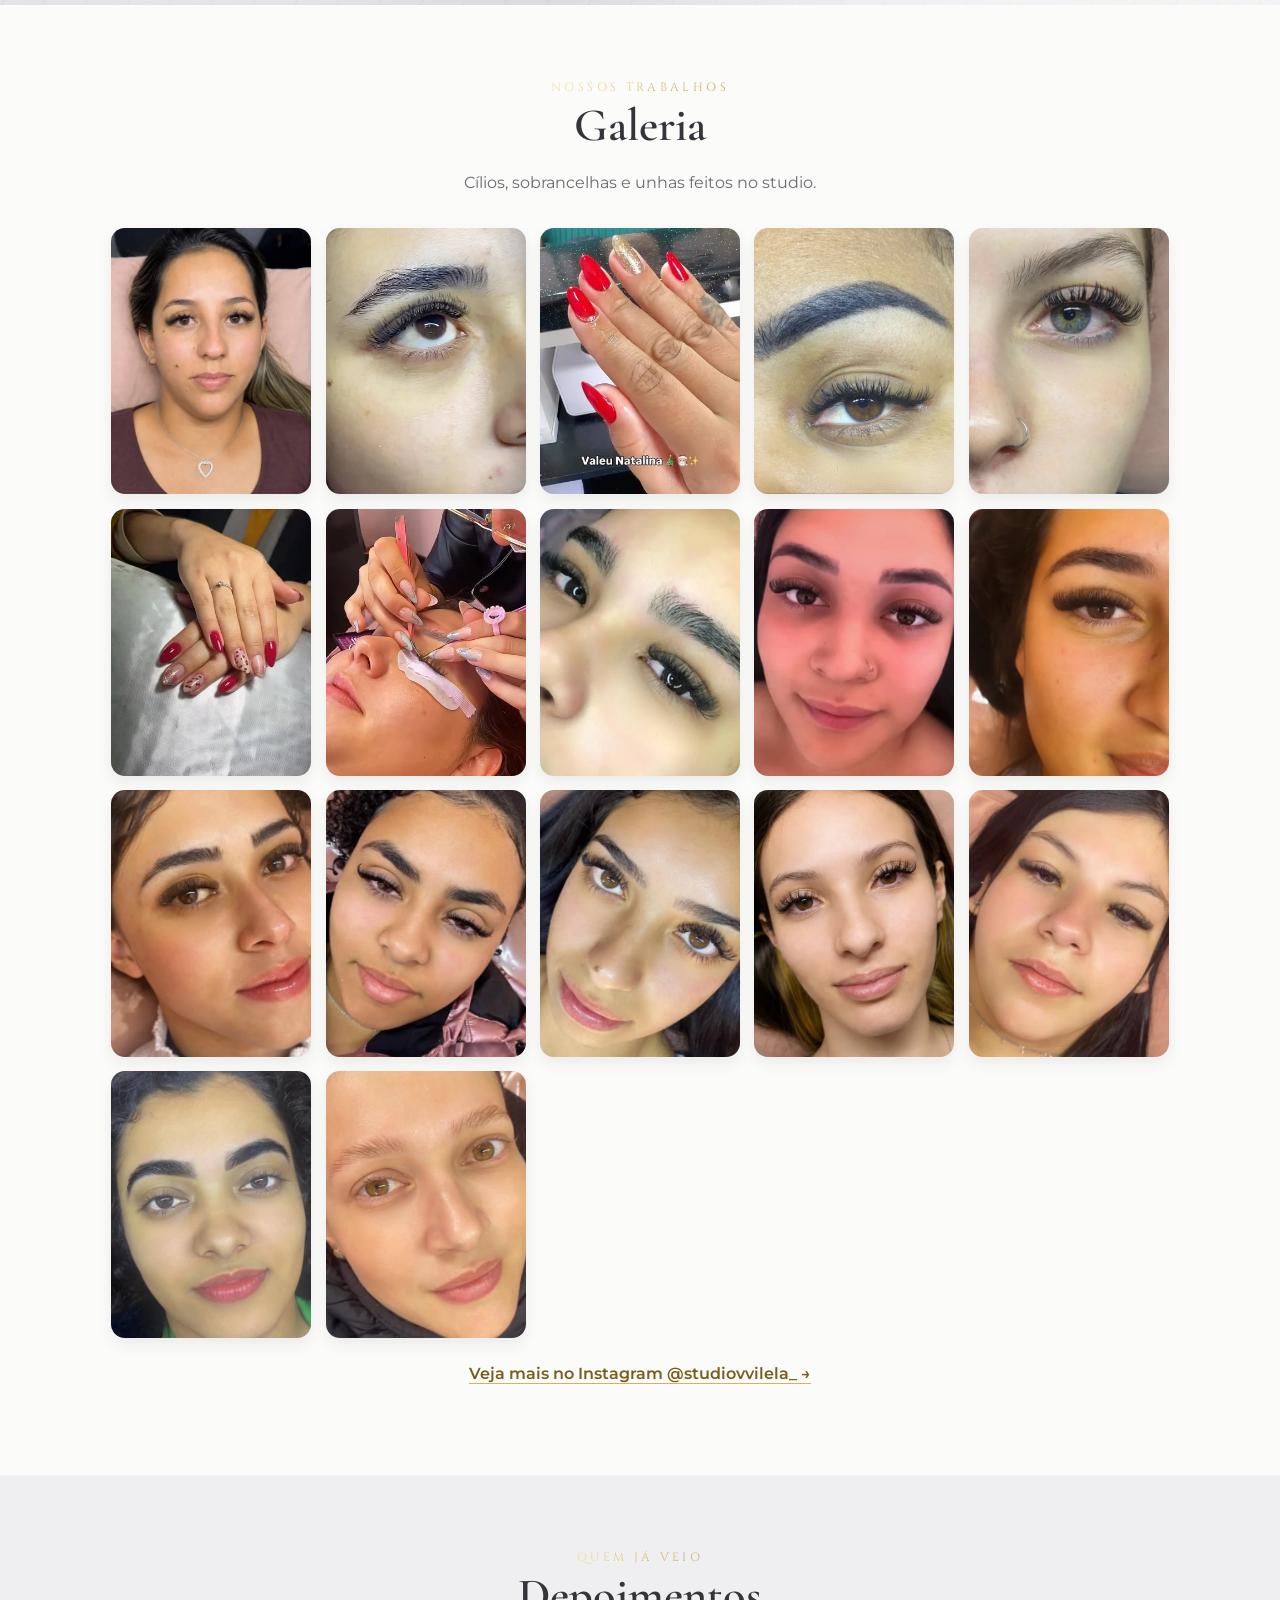
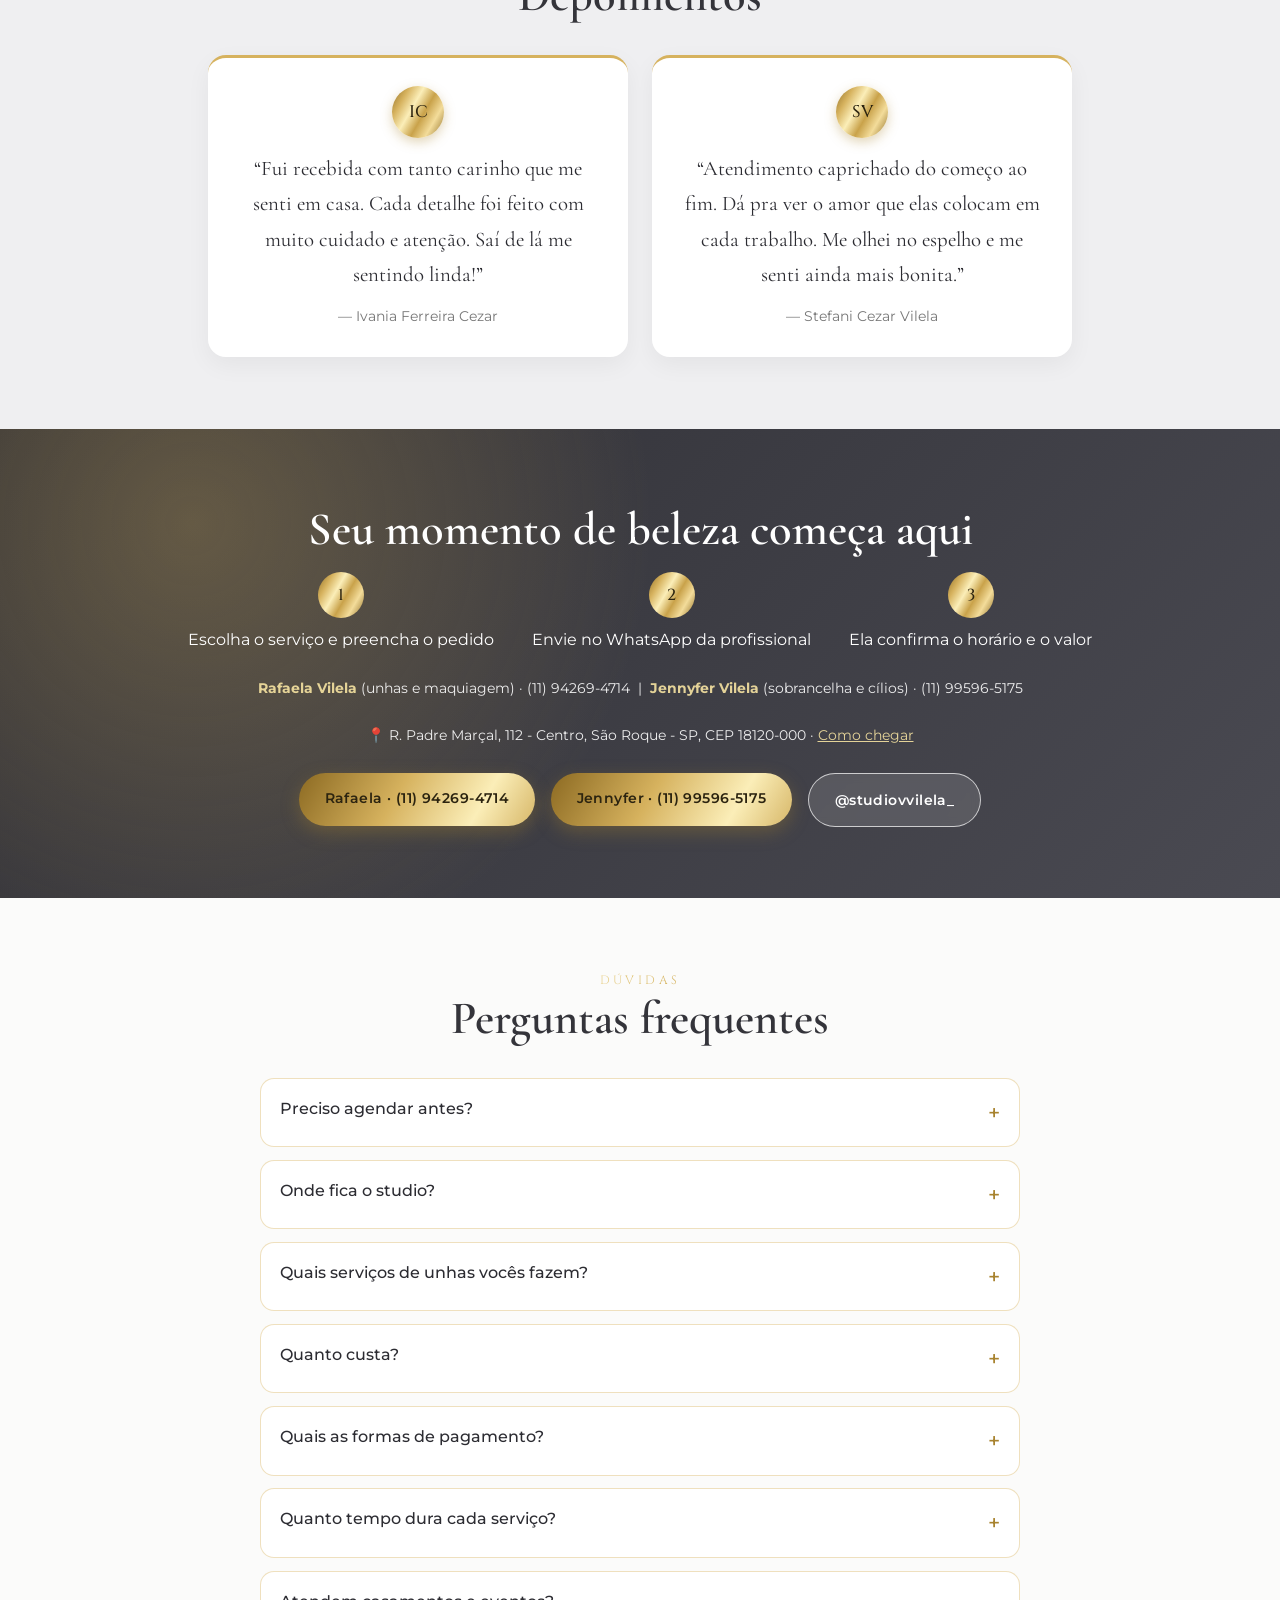
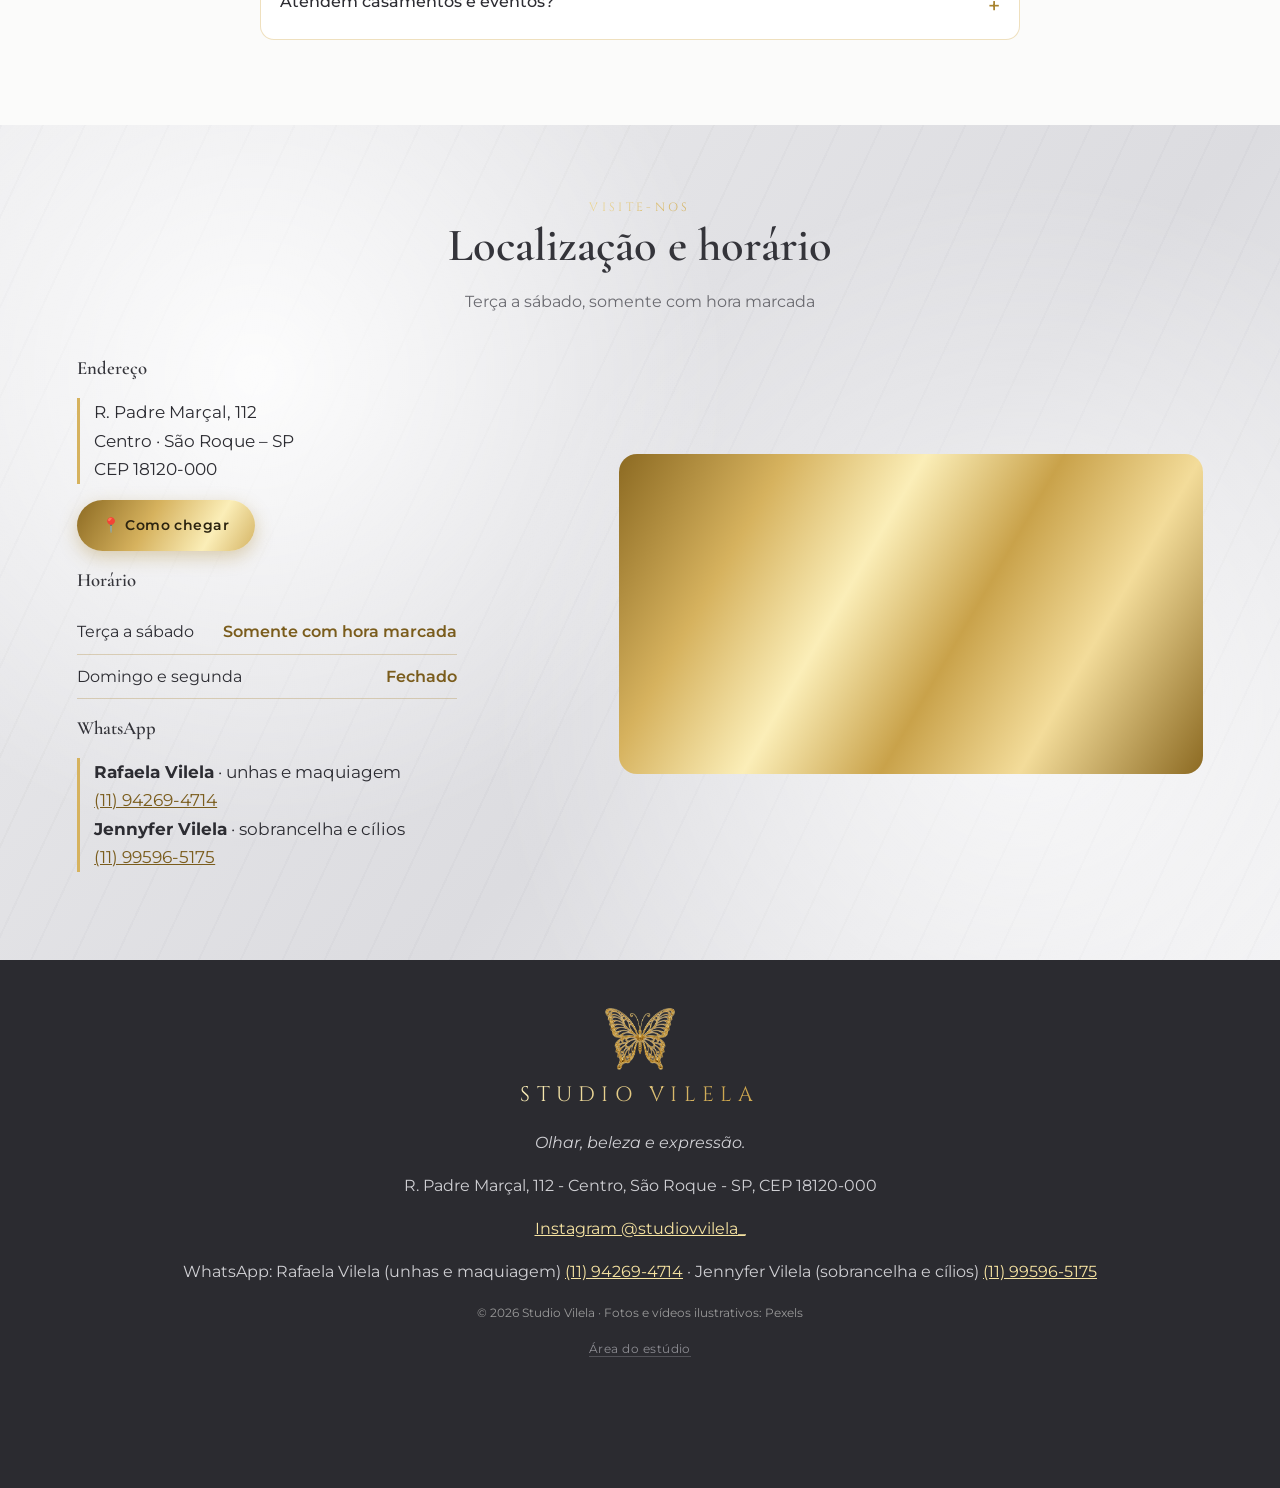
==== commit 824c8381: "Atualiza os serviços de unhas da Rafaela e remove as tranças No pedido da Vily, a cliente escolhe o " ====
--- a/index.html
+++ b/index.html
@@ -1,4 +1,4 @@
-<!doctype html><html lang="pt-BR"><head><meta charset="utf-8"><meta name="viewport" content="width=device-width,initial-scale=1"><title>Studio Vilela · Unhas, Maquiagem, Sobrancelha, Cílios e Tranças</title><meta name="description" content="Studio Vilela: unhas, maquiagem e design de sobrancelha. Olhar, beleza e expressão."><meta name="theme-color" content="#3a3a40"><link rel="icon" href="favicon.svg"><link rel="preconnect" href="https://fonts.googleapis.com"><link href="https://fonts.googleapis.com/css2?family=Cinzel:wght@400;500&family=Cormorant+Garamond:ital,wght@0,500;0,600;1,500&family=Montserrat:wght@300;400;500;600&display=swap" rel="stylesheet"><link rel="stylesheet" href="style.css?v=20261122-16"></head><body>
+<!doctype html><html lang="pt-BR"><head><meta charset="utf-8"><meta name="viewport" content="width=device-width,initial-scale=1"><title>Studio Vilela · Unhas, Maquiagem, Sobrancelha e Cílios</title><meta name="description" content="Studio Vilela: unhas, maquiagem, sobrancelha e cílios. Olhar, beleza e expressão."><meta name="theme-color" content="#3a3a40"><link rel="icon" href="favicon.svg"><link rel="preconnect" href="https://fonts.googleapis.com"><link href="https://fonts.googleapis.com/css2?family=Cinzel:wght@400;500&family=Cormorant+Garamond:ital,wght@0,500;0,600;1,500&family=Montserrat:wght@300;400;500;600&display=swap" rel="stylesheet"><link rel="stylesheet" href="style.css?v=20261123-1"></head><body>
 <a class="pular" href="#conteudo">Pular para o conteúdo</a>
 <header class="topo"><a href="#inicio" class="marca" aria-label="Studio Vilela, início"><img src="img/borboleta.webp" alt="" width="44" height="39"><span><b>STUDIO</b> VILELA</span></a>
 <nav aria-label="Principal"><button class="menu-btn" aria-expanded="false" aria-controls="menu">Menu</button><ul id="menu"><li><a href="#servicos">Serviços</a></li><li><a href="#sobre">Sobre</a></li><li><a href="#galeria">Galeria</a></li><li><a href="#faq">Dúvidas</a></li><li><a href="#local">Onde estamos</a></li></ul></nav>
@@ -8,27 +8,27 @@
 <div id="guia-seta" class="guia-seta" hidden aria-hidden="true"></div>
 <main id="conteudo">
 <section id="inicio" class="hero" data-fala><video class="hero-vid" autoplay muted loop playsinline preload="metadata" poster="video/hero-poster.jpg" aria-hidden="true"><source src="video/hero.mp4" type="video/mp4"></video><div class="hero-veu"></div><canvas class="brilhos" aria-hidden="true"></canvas>
-<div class="hero-txt"><div class="borb" aria-hidden="true"><span class="borb-glow"></span><span class="asa asa-e"></span><span class="asa asa-d"></span></div><p class="kicker">Studio Vilela</p><h1>Olhar, beleza<br><em>e expressão.</em></h1><p class="lead">Unhas, maquiagem, sobrancelha, cílios e tranças com capricho em cada detalhe.</p><div class="botoes"><a class="btn ouro" href="#agendar">Agendar pelo WhatsApp</a><a class="btn vidro" href="https://www.instagram.com/studiovvilela_/" target="_blank" rel="noopener">Ver Instagram</a></div></div></section>
+<div class="hero-txt"><div class="borb" aria-hidden="true"><span class="borb-glow"></span><span class="asa asa-e"></span><span class="asa asa-d"></span></div><p class="kicker">Studio Vilela</p><h1>Olhar, beleza<br><em>e expressão.</em></h1><p class="lead">Unhas, maquiagem, sobrancelha e cílios com capricho em cada detalhe.</p><div class="botoes"><a class="btn ouro" href="#agendar">Agendar pelo WhatsApp</a><a class="btn vidro" href="https://www.instagram.com/studiovvilela_/" target="_blank" rel="noopener">Ver Instagram</a></div></div></section>
 <div class="orn" aria-hidden="true"><span></span>✦<span></span></div>
 <section id="servicos" class="sec" data-fala><p class="kicker rev">O que fazemos</p><h2 class="rev">Serviços</h2><p class="sub rev">Valores sob consulta com a profissional · Pagamento: aceita dinheiro, Pix e cartão · Duração: de 20 min a 3h30, ou mais</p><div class="cards">
-<article class="card rev"><div class="card-img"><img src="img/unhas-gel.jpg" alt="Mãos com esmaltação em gel milky, unhas ovais médias e bem feitas (foto ilustrativa)" loading="lazy"></div><div class="ico" aria-hidden="true"><svg viewBox="0 0 24 24"><path d="M9 3h6v6a3 3 0 0 1-6 0Z M10 11v10h4V11"/></svg></div><h3>Unhas</h3><p>Manicure, pedicure, esmaltação em gel e curso de manicure, com a Rafaela. <span class="valor">Valores sob consulta com a profissional.</span></p><a class="btn ouro js-wa" data-servico="unhas" data-msg="Olá, Rafaela! Tudo bem? Vim pelo site do Studio Vilela e gostaria de agendar unhas, por favor." href="#fada-agendar">Agendar com a Rafaela</a></article>
+<article class="card rev"><div class="card-img"><img src="img/unhas-gel.jpg" alt="Mãos com esmaltação em gel milky, unhas ovais médias e bem feitas (foto ilustrativa)" loading="lazy"></div><div class="ico" aria-hidden="true"><svg viewBox="0 0 24 24"><path d="M9 3h6v6a3 3 0 0 1-6 0Z M10 11v10h4V11"/></svg></div><h3>Unhas</h3><p>Pé, mão, pé e mão, esmaltação em gel, banho de gel, blindagem, pedicure em gel e spa dos pés. Também curso de manicure, com a Rafaela. <span class="valor">Valores sob consulta com a profissional.</span></p><a class="btn ouro js-wa" data-servico="unhas" data-msg="Olá, Rafaela! Tudo bem? Vim pelo site do Studio Vilela e gostaria de agendar unhas, por favor." href="#fada-agendar">Agendar com a Rafaela</a></article>
 <article class="card rev"><div class="card-img"><img src="img/make.jpg" alt="Maquiagem com tons dourados (foto ilustrativa)" loading="lazy"></div><div class="ico" aria-hidden="true"><svg viewBox="0 0 24 24"><path d="M8 21h8l-1-9H9Z M10 12V6l4-3v9"/></svg></div><h3>Maquiagem</h3><p>Social, festas, formaturas e noivas, com a Rafaela. <span class="valor">Valores sob consulta com a profissional.</span></p><a class="btn ouro js-wa" data-servico="make" data-msg="Olá, Rafaela! Tudo bem? Vim pelo site do Studio Vilela e gostaria de agendar maquiagem, por favor." href="#fada-agendar">Agendar com a Rafaela</a></article>
 <article class="card rev"><div class="card-img"><img src="img/sobrancelha-design.jpg" alt="Sobrancelha natural bem desenhada sendo penteada com escovinha (foto ilustrativa)" loading="lazy"></div><div class="ico" aria-hidden="true"><svg viewBox="0 0 24 24"><path d="M3 10q9-7 18 0 M5 15q7 5 14 0 M12 14.5a2 2 0 1 0 .01 0"/></svg></div><h3>Sobrancelha</h3><p>Design personalizado para o seu rosto, com a Jennyfer. <span class="valor">Valores sob consulta com a profissional.</span></p><a class="btn ouro js-wa" data-servico="sobr" data-quem="jen" data-msg="Olá, Jennyfer! Tudo bem? Vim pelo site do Studio Vilela e gostaria de agendar design de sobrancelha, por favor." href="#fada-agendar">Agendar com a Jennyfer</a></article>
 <article class="card rev"><div class="card-img"><img src="img/cilios.jpg" alt="Aplicação de extensão de cílios (foto ilustrativa)" loading="lazy"></div><div class="ico" aria-hidden="true"><svg viewBox="0 0 24 24"><path d="M3 12q9-8 18 0q-9 8-18 0Z M12 9.5a2.5 2.5 0 1 0 .01 0 M6 8 4.5 5.5M9.5 6.2 9 3.5M14.5 6.2 15 3.5M18 8l1.5-2.5"/></svg></div><h3>Lash designer (cílios)</h3><p>Extensão e design de cílios, com a Jennyfer. <span class="valor">Valores sob consulta com a profissional.</span></p><a class="btn ouro js-wa" data-servico="cilios" data-quem="jen" data-msg="Olá, Jennyfer! Tudo bem? Vim pelo site do Studio Vilela e gostaria de agendar cílios (lash), por favor." href="#fada-agendar">Agendar com a Jennyfer</a></article>
-<article class="card rev"><div class="card-img"><img src="img/trancas-box.jpg" alt="Vista de costas: dois coques trançados com tranças longas, mechas douradas e acessórios de ouro (foto ilustrativa)" loading="lazy"></div><div class="ico" aria-hidden="true"><svg viewBox="0 0 24 24"><path d="M9 3q6 3 0 6q-6 3 0 6q6 3 0 6 M15 3q-6 3 0 6q6 3 0 6q-6 3 0 6"/></svg></div><h3>Tranças</h3><p>Tranças variadas, com a Jennyfer (trancista). <span class="valor">Valores sob consulta com a profissional.</span></p><a class="btn ouro js-wa" data-servico="trancas" data-quem="jen" data-msg="Olá, Jennyfer! Tudo bem? Vim pelo site do Studio Vilela e gostaria de agendar tranças, por favor." href="#fada-agendar">Agendar com a Jennyfer</a></article></div><div class="infos" id="infos"><div class="info rev"><span class="info-ico" aria-hidden="true">💵</span><h3>Pagamento</h3><p>Aceita dinheiro, Pix e cartão.</p></div><div class="info rev"><span class="info-ico" aria-hidden="true">⏱️</span><h3>Duração</h3><p>De 20 minutos a 3h30, ou mais, dependendo do procedimento.</p></div><div class="info rev destaque"><span class="info-ico" aria-hidden="true">💍</span><h3>Casamentos e eventos</h3><p>Atendemos casamentos e eventos com hora marcada — confirme antes com as profissionais.</p></div></div></section>
+</div><div class="infos" id="infos"><div class="info rev"><span class="info-ico" aria-hidden="true">💵</span><h3>Pagamento</h3><p>Aceita dinheiro, Pix e cartão.</p></div><div class="info rev"><span class="info-ico" aria-hidden="true">⏱️</span><h3>Duração</h3><p>De 20 minutos a 3h30, ou mais, dependendo do procedimento.</p></div><div class="info rev destaque"><span class="info-ico" aria-hidden="true">💍</span><h3>Casamentos e eventos</h3><p>Atendemos casamentos e eventos com hora marcada — confirme antes com as profissionais.</p></div></div></section>
 <section id="sobre" class="sec marmore" data-fala><div class="duo"><figure class="rev moldura"><img src="logo-foto.jpg" alt="Logo do Studio Vilela em acrílico espelhado dourado na parede do studio" loading="lazy"></figure><div class="rev"><p class="kicker">Nossa história</p><h2>Sobre o studio</h2><p>O Studio Vilela é um negócio de família, nascido de um sonho de infância compartilhado por duas primas, <b>Rafaela Vilela</b> e <b>Jennyfer Vilela</b>.</p><p>Hoje esse sonho é o nosso studio: cada cliente é recebida com carinho, amor e atenção aos detalhes, porque acreditamos que beleza é valorizar o que já existe em você — o seu <em>olhar</em>, a sua <em>beleza</em> e a sua <em>expressão</em>.</p><ul class="selos"><li>✦ Atendimento com hora marcada</li><li>✦ Atenção a cada detalhe</li><li>✦ Ambiente acolhedor</li></ul></div></div></section>
 <section id="galeria" class="sec" data-fala><p class="kicker rev">Nossos trabalhos</p><h2 class="rev">Galeria</h2><p class="sub rev">Cílios, sobrancelhas e unhas feitos no studio.</p><div class="galeria2"><button class="g2 rev" data-src="img/trabalhos/01.webp"><img src="img/trabalhos/01.webp" alt="Cliente com extensão de cílios feita no Studio Vilela" loading="lazy" width="480" height="640"></button><button class="g2 rev" data-src="img/trabalhos/02.webp"><img src="img/trabalhos/02.webp" alt="Sobrancelha desenhada e cílios, trabalho do Studio Vilela" loading="lazy" width="360" height="640"></button><button class="g2 rev" data-src="img/trabalhos/03.webp"><img src="img/trabalhos/03.webp" alt="Unhas longas vermelhas com detalhe decorado, trabalho do Studio Vilela" loading="lazy" width="360" height="640"></button><button class="g2 rev" data-src="img/trabalhos/04.webp"><img src="img/trabalhos/04.webp" alt="Design de sobrancelha e cílios em close, trabalho do Studio Vilela" loading="lazy" width="535" height="640"></button><button class="g2 rev" data-src="img/trabalhos/05.webp"><img src="img/trabalhos/05.webp" alt="Close de olho com extensão de cílios, trabalho do Studio Vilela" loading="lazy" width="480" height="640"></button><button class="g2 rev" data-src="img/trabalhos/06.webp"><img src="img/trabalhos/06.webp" alt="Unhas vermelhas e decoradas em tom nude, trabalho do Studio Vilela" loading="lazy" width="361" height="640"></button><button class="g2 rev" data-src="img/trabalhos/07.webp"><img src="img/trabalhos/07.webp" alt="Aplicação de extensão de cílios no Studio Vilela" loading="lazy" width="361" height="640"></button><button class="g2 rev" data-src="img/trabalhos/08.webp"><img src="img/trabalhos/08.webp" alt="Close de sobrancelha e cílios, trabalho do Studio Vilela" loading="lazy" width="472" height="635"></button><button class="g2 rev" data-src="img/trabalhos/09.webp"><img src="img/trabalhos/09.webp" alt="Cliente com cílios e sobrancelha feitos no studio" loading="lazy" width="476" height="635"></button><button class="g2 rev" data-src="img/trabalhos/10.webp"><img src="img/trabalhos/10.webp" alt="Close de extensão de cílios, trabalho do Studio Vilela" loading="lazy" width="472" height="638"></button><button class="g2 rev" data-src="img/trabalhos/11.webp"><img src="img/trabalhos/11.webp" alt="Cliente com sobrancelha e cílios feitos no studio" loading="lazy" width="472" height="637"></button><button class="g2 rev" data-src="img/trabalhos/12.webp"><img src="img/trabalhos/12.webp" alt="Cliente com extensão de cílios feita no studio" loading="lazy" width="472" height="638"></button><button class="g2 rev" data-src="img/trabalhos/13.webp"><img src="img/trabalhos/13.webp" alt="Cliente com cílios e sobrancelha, resultado do studio" loading="lazy" width="472" height="638"></button><button class="g2 rev" data-src="img/trabalhos/14.webp"><img src="img/trabalhos/14.webp" alt="Cliente com extensão de cílios, resultado do studio" loading="lazy" width="476" height="631"></button><button class="g2 rev" data-src="img/trabalhos/15.webp"><img src="img/trabalhos/15.webp" alt="Cliente com cílios feitos no Studio Vilela" loading="lazy" width="472" height="638"></button><button class="g2 rev" data-src="img/trabalhos/16.webp"><img src="img/trabalhos/16.webp" alt="Cliente com design de sobrancelha feito no studio" loading="lazy" width="472" height="638"></button><button class="g2 rev" data-src="img/trabalhos/17.webp"><img src="img/trabalhos/17.webp" alt="Cliente com sobrancelha e cílios naturais feitos no studio" loading="lazy" width="472" height="638"></button></div><p class="rev ver-mais"><a href="https://www.instagram.com/studiovvilela_/" target="_blank" rel="noopener">Veja mais no Instagram @studiovvilela_ →</a></p></section>
 <dialog id="lightbox" aria-label="Foto ampliada"><button class="lb-x" aria-label="Fechar">×</button><img alt=""></dialog>
 <section id="depoimentos" class="sec cinza" data-fala><p class="kicker rev">Quem já veio</p><h2 class="rev">Depoimentos</h2><div class="depo depo2"><blockquote class="rev"><span class="ini" aria-hidden="true">IC</span>“Fui recebida com tanto carinho que me senti em casa. Cada detalhe foi feito com muito cuidado e atenção. Saí de lá me sentindo linda!”<cite>— Ivania Ferreira Cezar</cite></blockquote><blockquote class="rev"><span class="ini" aria-hidden="true">SV</span>“Atendimento caprichado do começo ao fim. Dá pra ver o amor que elas colocam em cada trabalho. Me olhei no espelho e me senti ainda mais bonita.”<cite>— Stefani Cezar Vilela</cite></blockquote></div></section>
-<section id="agendar" class="cta" data-fala><div class="rev"><h2>Seu momento de beleza começa aqui</h2><ol class="passos"><li>Escolha o serviço e preencha o pedido</li><li>Envie no WhatsApp da profissional</li><li>Ela confirma o horário e o valor</li></ol><p class="cta-end"><b>Rafaela Vilela</b> (unhas e maquiagem) · (11) 94269-4714 &nbsp;|&nbsp; <b>Jennyfer Vilela</b> (sobrancelha, cílios e tranças) · (11) 99596-5175</p><p class="cta-end">📍 R. Padre Marçal, 112 - Centro, São Roque - SP, CEP 18120-000 · <a href="https://www.google.com/maps/search/?api=1&query=R.%20Padre%20Mar%C3%A7al%2C%20112%20-%20Centro%2C%20S%C3%A3o%20Roque%20-%20SP%2C%2018120-000%2C%20Brasil" target="_blank" rel="noopener">Como chegar</a></p><div class="botoes"><a class="btn ouro js-wa" data-quem="raf" data-msg="Olá, Rafaela! Tudo bem? Vim pelo site do Studio Vilela e gostaria de agendar um horário, por favor." href="#fada-agendar">Rafaela · (11) 94269-4714</a><a class="btn ouro js-wa" data-quem="jen" data-msg="Olá, Jennyfer! Tudo bem? Vim pelo site do Studio Vilela e gostaria de agendar um horário, por favor." href="#fada-agendar">Jennyfer · (11) 99596-5175</a><a class="btn vidro" href="https://www.instagram.com/studiovvilela_/" target="_blank" rel="noopener">@studiovvilela_</a></div></div></section>
+<section id="agendar" class="cta" data-fala><div class="rev"><h2>Seu momento de beleza começa aqui</h2><ol class="passos"><li>Escolha o serviço e preencha o pedido</li><li>Envie no WhatsApp da profissional</li><li>Ela confirma o horário e o valor</li></ol><p class="cta-end"><b>Rafaela Vilela</b> (unhas e maquiagem) · (11) 94269-4714 &nbsp;|&nbsp; <b>Jennyfer Vilela</b> (sobrancelha e cílios) · (11) 99596-5175</p><p class="cta-end">📍 R. Padre Marçal, 112 - Centro, São Roque - SP, CEP 18120-000 · <a href="https://www.google.com/maps/search/?api=1&query=R.%20Padre%20Mar%C3%A7al%2C%20112%20-%20Centro%2C%20S%C3%A3o%20Roque%20-%20SP%2C%2018120-000%2C%20Brasil" target="_blank" rel="noopener">Como chegar</a></p><div class="botoes"><a class="btn ouro js-wa" data-quem="raf" data-msg="Olá, Rafaela! Tudo bem? Vim pelo site do Studio Vilela e gostaria de agendar um horário, por favor." href="#fada-agendar">Rafaela · (11) 94269-4714</a><a class="btn ouro js-wa" data-quem="jen" data-msg="Olá, Jennyfer! Tudo bem? Vim pelo site do Studio Vilela e gostaria de agendar um horário, por favor." href="#fada-agendar">Jennyfer · (11) 99596-5175</a><a class="btn vidro" href="https://www.instagram.com/studiovvilela_/" target="_blank" rel="noopener">@studiovvilela_</a></div></div></section>
 <section id="faq" class="sec" data-fala><p class="kicker rev">Dúvidas</p><h2 class="rev">Perguntas frequentes</h2><div class="faq rev">
-<details><summary>Preciso agendar antes?</summary><p>Sim. De terça a sábado, somente com hora marcada (domingo e segunda fechado). Chame no WhatsApp: Rafaela (11) 94269-4714 para unhas e maquiagem, ou Jennyfer (11) 99596-5175 para sobrancelha, cílios e tranças. Ou pelo Instagram.</p></details>
-<details><summary>Onde fica o studio?</summary><p>R. Padre Marçal, 112 - Centro, São Roque - SP, CEP 18120-000. <a href="https://www.google.com/maps/search/?api=1&query=R.%20Padre%20Mar%C3%A7al%2C%20112%20-%20Centro%2C%20S%C3%A3o%20Roque%20-%20SP%2C%2018120-000%2C%20Brasil" target="_blank" rel="noopener">Como chegar</a></p></details><details><summary>Quais serviços de unhas vocês fazem?</summary><p>A Rafaela faz manicure, pedicure, esmaltação em gel e curso de manicure. Valores sob consulta com a profissional. WhatsApp: (11) 94269-4714.</p></details><details><summary>Quanto custa?</summary><p>Valores sob consulta com a profissional. Rafaela (11) 94269-4714 para unhas e maquiagem; Jennyfer (11) 99596-5175 para sobrancelha, cílios e tranças.</p></details><details><summary>Quais as formas de pagamento?</summary><p>Aceita dinheiro, Pix e cartão.</p></details>
+<details><summary>Preciso agendar antes?</summary><p>Sim. De terça a sábado, somente com hora marcada (domingo e segunda fechado). Chame no WhatsApp: Rafaela (11) 94269-4714 para unhas e maquiagem, ou Jennyfer (11) 99596-5175 para sobrancelha e cílios. Ou pelo Instagram.</p></details>
+<details><summary>Onde fica o studio?</summary><p>R. Padre Marçal, 112 - Centro, São Roque - SP, CEP 18120-000. <a href="https://www.google.com/maps/search/?api=1&query=R.%20Padre%20Mar%C3%A7al%2C%20112%20-%20Centro%2C%20S%C3%A3o%20Roque%20-%20SP%2C%2018120-000%2C%20Brasil" target="_blank" rel="noopener">Como chegar</a></p></details><details><summary>Quais serviços de unhas vocês fazem?</summary><p>A Rafaela faz pé, mão, pé e mão, esmaltação em gel, banho de gel, blindagem, pedicure em gel, spa dos pés e curso de manicure. Valores sob consulta com a profissional. WhatsApp: (11) 94269-4714.</p></details><details><summary>Quanto custa?</summary><p>Valores sob consulta com a profissional. Rafaela (11) 94269-4714 para unhas e maquiagem; Jennyfer (11) 99596-5175 para sobrancelha e cílios.</p></details><details><summary>Quais as formas de pagamento?</summary><p>Aceita dinheiro, Pix e cartão.</p></details>
 <details><summary>Quanto tempo dura cada serviço?</summary><p>Varia de 20 minutos a 3h30, ou mais, dependendo do procedimento.</p></details>
-<details><summary>Atendem casamentos e eventos?</summary><p>Atendemos casamentos e eventos com hora marcada — confirme antes com as profissionais. Rafaela (11) 94269-4714 para unhas e maquiagem; Jennyfer (11) 99596-5175 para sobrancelha, cílios e tranças.</p></details></div></section>
-<section id="local" class="sec marmore" data-fala><p class="kicker rev">Visite-nos</p><h2 class="rev">Localização e horário</h2><p class="sub rev">Terça a sábado, somente com hora marcada</p><div class="duo"><div class="rev"><h3>Endereço</h3><address class="end">R. Padre Marçal, 112<br>Centro · São Roque – SP<br>CEP 18120-000</address><a class="btn ouro" href="https://www.google.com/maps/search/?api=1&query=R.%20Padre%20Mar%C3%A7al%2C%20112%20-%20Centro%2C%20S%C3%A3o%20Roque%20-%20SP%2C%2018120-000%2C%20Brasil" target="_blank" rel="noopener">📍 Como chegar</a><h3>Horário</h3><ul class="horas"><li><span>Terça a sábado</span><b>Somente com hora marcada</b></li><li><span>Domingo e segunda</span><b>Fechado</b></li></ul><h3>WhatsApp</h3><p class="end"><b>Rafaela Vilela</b> · unhas e maquiagem<br><a href="https://wa.me/5511942694714" target="_blank" rel="noopener">(11) 94269-4714</a><br><b>Jennyfer Vilela</b> · sobrancelha, cílios e tranças<br><a href="https://wa.me/5511995965175" target="_blank" rel="noopener">(11) 99596-5175</a></p></div><div class="mapa rev"><iframe title="Mapa: Studio Vilela, R. Padre Marçal, 112 - Centro, São Roque - SP" src="https://www.google.com/maps?q=R.%20Padre%20Mar%C3%A7al%2C%20112%20-%20Centro%2C%20S%C3%A3o%20Roque%20-%20SP%2C%2018120-000%2C%20Brasil&output=embed" loading="lazy" referrerpolicy="no-referrer-when-downgrade" allowfullscreen></iframe></div></div></section>
+<details><summary>Atendem casamentos e eventos?</summary><p>Atendemos casamentos e eventos com hora marcada — confirme antes com as profissionais. Rafaela (11) 94269-4714 para unhas e maquiagem; Jennyfer (11) 99596-5175 para sobrancelha e cílios.</p></details></div></section>
+<section id="local" class="sec marmore" data-fala><p class="kicker rev">Visite-nos</p><h2 class="rev">Localização e horário</h2><p class="sub rev">Terça a sábado, somente com hora marcada</p><div class="duo"><div class="rev"><h3>Endereço</h3><address class="end">R. Padre Marçal, 112<br>Centro · São Roque – SP<br>CEP 18120-000</address><a class="btn ouro" href="https://www.google.com/maps/search/?api=1&query=R.%20Padre%20Mar%C3%A7al%2C%20112%20-%20Centro%2C%20S%C3%A3o%20Roque%20-%20SP%2C%2018120-000%2C%20Brasil" target="_blank" rel="noopener">📍 Como chegar</a><h3>Horário</h3><ul class="horas"><li><span>Terça a sábado</span><b>Somente com hora marcada</b></li><li><span>Domingo e segunda</span><b>Fechado</b></li></ul><h3>WhatsApp</h3><p class="end"><b>Rafaela Vilela</b> · unhas e maquiagem<br><a href="https://wa.me/5511942694714" target="_blank" rel="noopener">(11) 94269-4714</a><br><b>Jennyfer Vilela</b> · sobrancelha e cílios<br><a href="https://wa.me/5511995965175" target="_blank" rel="noopener">(11) 99596-5175</a></p></div><div class="mapa rev"><iframe title="Mapa: Studio Vilela, R. Padre Marçal, 112 - Centro, São Roque - SP" src="https://www.google.com/maps?q=R.%20Padre%20Mar%C3%A7al%2C%20112%20-%20Centro%2C%20S%C3%A3o%20Roque%20-%20SP%2C%2018120-000%2C%20Brasil&output=embed" loading="lazy" referrerpolicy="no-referrer-when-downgrade" allowfullscreen></iframe></div></div></section>
 </main>
-<footer data-fala><img src="img/borboleta.webp" alt="" width="70"><p class="f-marca">STUDIO VILELA</p><p><em>Olhar, beleza e expressão.</em></p><p>R. Padre Marçal, 112 - Centro, São Roque - SP, CEP 18120-000</p><p><a href="https://www.instagram.com/studiovvilela_/" target="_blank" rel="noopener">Instagram @studiovvilela_</a> </p><p>WhatsApp: Rafaela Vilela (unhas e maquiagem) <a href="https://wa.me/5511942694714" target="_blank" rel="noopener">(11) 94269-4714</a> · Jennyfer Vilela (sobrancelha, cílios e tranças) <a href="https://wa.me/5511995965175" target="_blank" rel="noopener">(11) 99596-5175</a></p><p class="mini">© 2026 Studio Vilela · Fotos e vídeos ilustrativos: Pexels; card de Tranças: imagem ilustrativa</p><p class="area-studio"><a href="agenda.html">Área do estúdio</a></p></footer>
+<footer data-fala><img src="img/borboleta.webp" alt="" width="70"><p class="f-marca">STUDIO VILELA</p><p><em>Olhar, beleza e expressão.</em></p><p>R. Padre Marçal, 112 - Centro, São Roque - SP, CEP 18120-000</p><p><a href="https://www.instagram.com/studiovvilela_/" target="_blank" rel="noopener">Instagram @studiovvilela_</a> </p><p>WhatsApp: Rafaela Vilela (unhas e maquiagem) <a href="https://wa.me/5511942694714" target="_blank" rel="noopener">(11) 94269-4714</a> · Jennyfer Vilela (sobrancelha e cílios) <a href="https://wa.me/5511995965175" target="_blank" rel="noopener">(11) 99596-5175</a></p><p class="mini">© 2026 Studio Vilela · Fotos e vídeos ilustrativos: Pexels</p><p class="area-studio"><a href="agenda.html">Área do estúdio</a></p></footer>
 <div class="fada" id="fada"><div class="fada-painel" id="fada-painel" role="dialog" aria-label="Assistente Vily" hidden><div class="fp-topo"><img src="img/fada-avatar.webp" alt="" width="40" height="40"><strong>Oi! Eu sou a Vily</strong><button id="fada-fechar" aria-label="Fechar assistente">×</button></div><p id="fada-txt" aria-live="polite">Como posso te ajudar?</p><div class="fp-botoes" id="fada-botoes"></div></div><button class="fada-btn" id="fada-btn" aria-expanded="false" aria-controls="fada-painel"><span class="balao">Posso ajudar? ✨</span><img src="img/fada.webp" alt="" width="120" height="162"><span class="sr">Abrir assistente Vily</span></button></div>
 <div id="voos" class="voos" hidden aria-hidden="true"></div>
-<script src="agenda-config.js?v=20261122-16"></script><script src="app.js?v=20261122-16"></script></body></html>
+<script src="agenda-config.js?v=20261123-1"></script><script src="app.js?v=20261123-1"></script></body></html>
--- a/style.css
+++ b/style.css
@@ -20,7 +20,7 @@
 .orn{display:flex;align-items:center;justify-content:center;gap:1rem;color:var(--o2);padding:2.2rem 0 0}.orn span{height:1px;width:120px;background:linear-gradient(90deg,transparent,var(--o2),transparent)}
 .sec{padding:4.5rem 6%;text-align:center}.sub{color:#6a6a70}.cinza{background:var(--cinza)}
 .marmore{background:radial-gradient(circle at 20% 30%,rgba(255,255,255,.9),transparent 40%),radial-gradient(circle at 80% 70%,rgba(255,255,255,.7),transparent 45%),repeating-linear-gradient(115deg,rgba(150,150,158,.06) 0 2px,transparent 2px 38px),linear-gradient(135deg,#ececee,#dcdce0 60%,#efeff1)}
-.cards{display:grid;grid-template-columns:repeat(3,1fr);gap:2rem;margin-top:2.4rem;text-align:left}
+.cards{display:grid;grid-template-columns:repeat(2,1fr);gap:2rem;margin-top:2.4rem;text-align:left;max-width:920px;margin-left:auto;margin-right:auto}
 .card{position:relative;background:#fff;border-radius:22px;overflow:hidden;padding-bottom:1.6rem;box-shadow:0 10px 30px rgba(40,40,50,.07);border:1px solid rgba(214,178,94,.35);transition:transform .35s,box-shadow .35s}.card:hover{transform:translateY(-6px);box-shadow:0 20px 44px rgba(168,131,47,.22)}
 .card-img{overflow:hidden;aspect-ratio:4/3}.card-img img{width:100%;height:100%;object-fit:cover;transition:transform .6s}.card:hover .card-img img{transform:scale(1.07)}
 .ico{width:58px;height:58px;border-radius:50%;background:var(--foil);display:grid;place-items:center;margin:-29px 0 0 1.4rem;position:relative;box-shadow:0 0 0 5px #fff}.ico svg{width:28px;height:28px;fill:none;stroke:#3a2e10;stroke-width:1.6;stroke-linecap:round}
@@ -73,8 +73,8 @@
 .mapa{padding:6px;background:var(--foil);border:0;min-height:320px}.mapa iframe{width:100%;height:100%;min-height:308px;border:0;border-radius:13px;filter:grayscale(.35) sepia(.12)}
 .cta-end{margin-top:1.4rem;font-size:.9rem;opacity:.9}.cta-end a{color:var(--o1)}
 .horas{list-style:none;padding:0;margin:.3rem 0 1rem;max-width:380px}.horas li{display:flex;justify-content:space-between;gap:1rem;padding:.5rem 0;border-bottom:1px solid rgba(168,131,47,.3)}.horas b{font-weight:600;color:var(--o4)}
-.cards{grid-template-columns:repeat(6,1fr)}.cards .card{grid-column:span 2}.cards .card:nth-child(4){grid-column:2/span 2}
-@media(max-width:900px){.cards{grid-template-columns:1fr}.cards .card,.cards .card:nth-child(4){grid-column:auto}}
+.cards{grid-template-columns:repeat(2,1fr)}.cards .card{grid-column:auto}
+@media(max-width:900px){.cards{grid-template-columns:1fr}.cards .card{grid-column:auto}}
 .cta-end b{color:var(--o1)}
 .infos{display:grid;grid-template-columns:repeat(3,1fr);gap:1.4rem;margin-top:2.6rem;text-align:left}
 .info{background:linear-gradient(135deg,#fff,#f4f2ec);border:1px solid rgba(214,178,94,.45);border-radius:18px;padding:1.4rem 1.5rem;box-shadow:0 8px 22px rgba(0,0,0,.05)}
